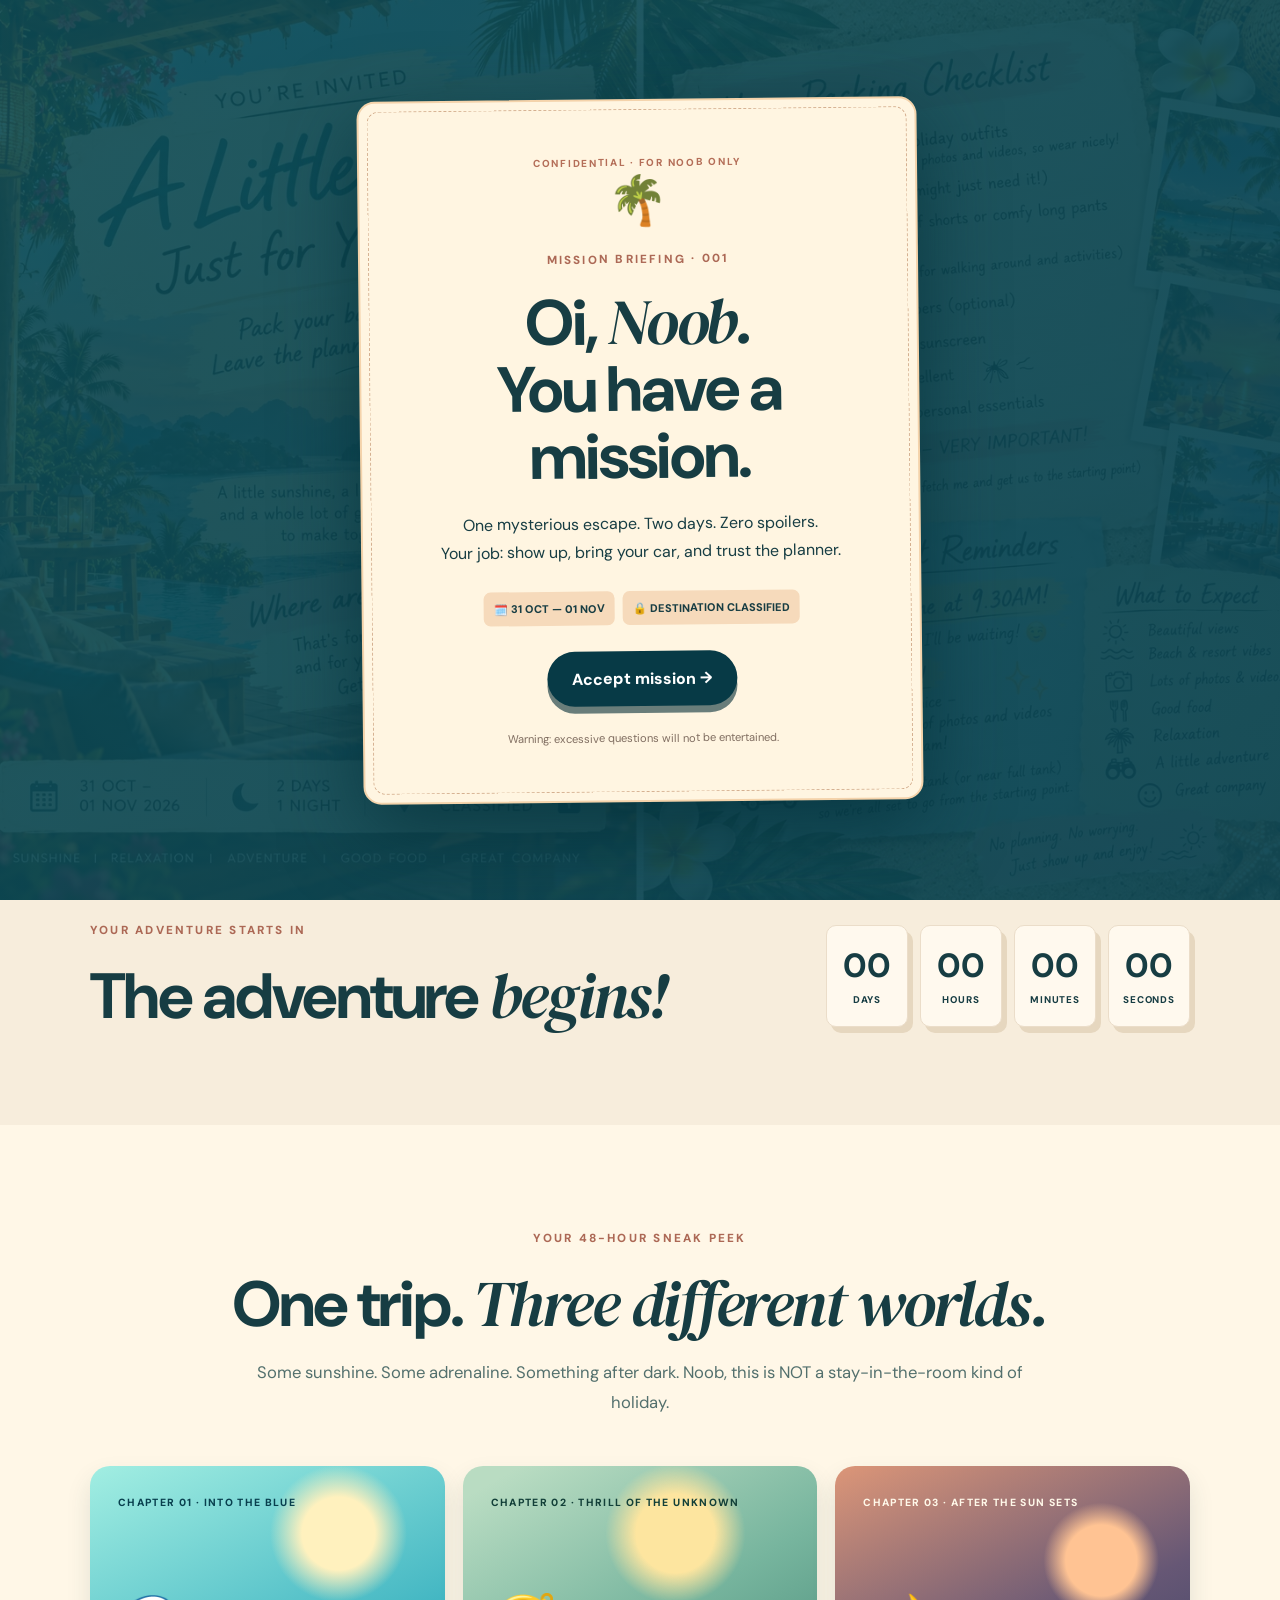
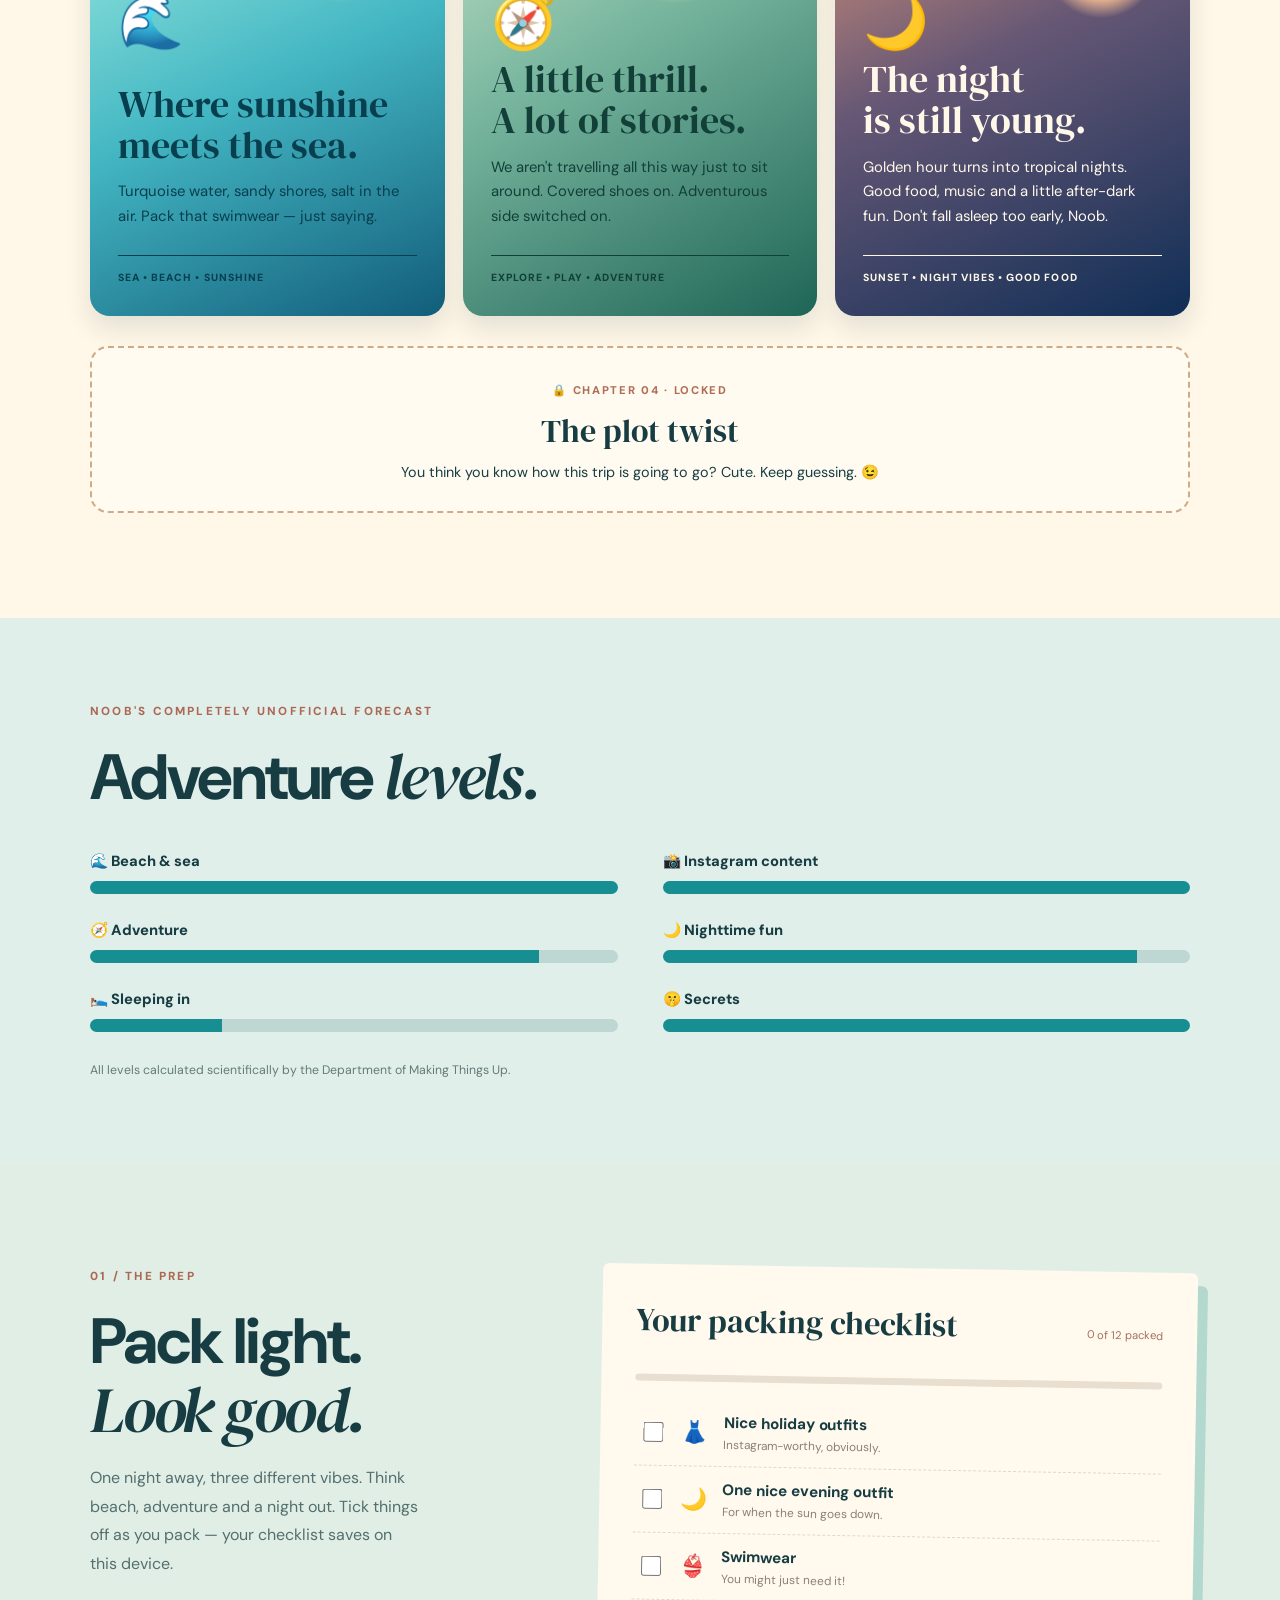
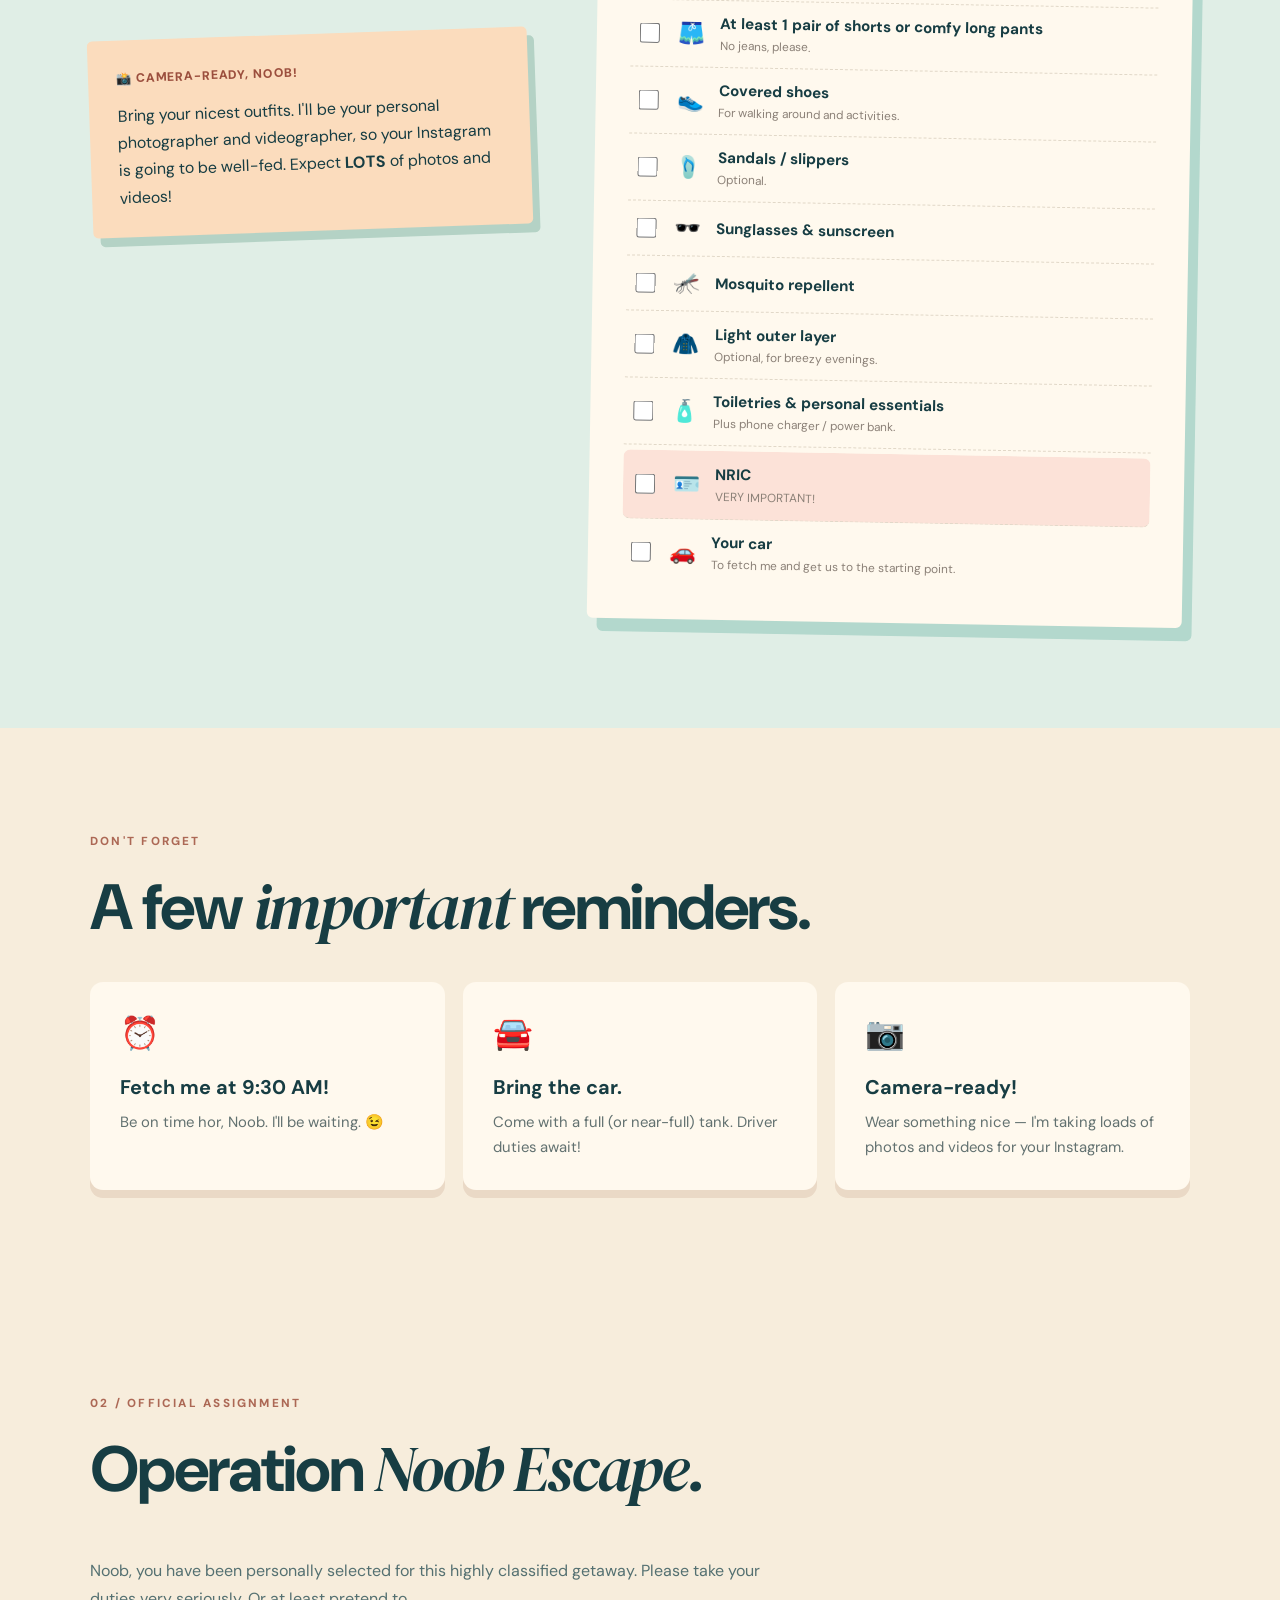
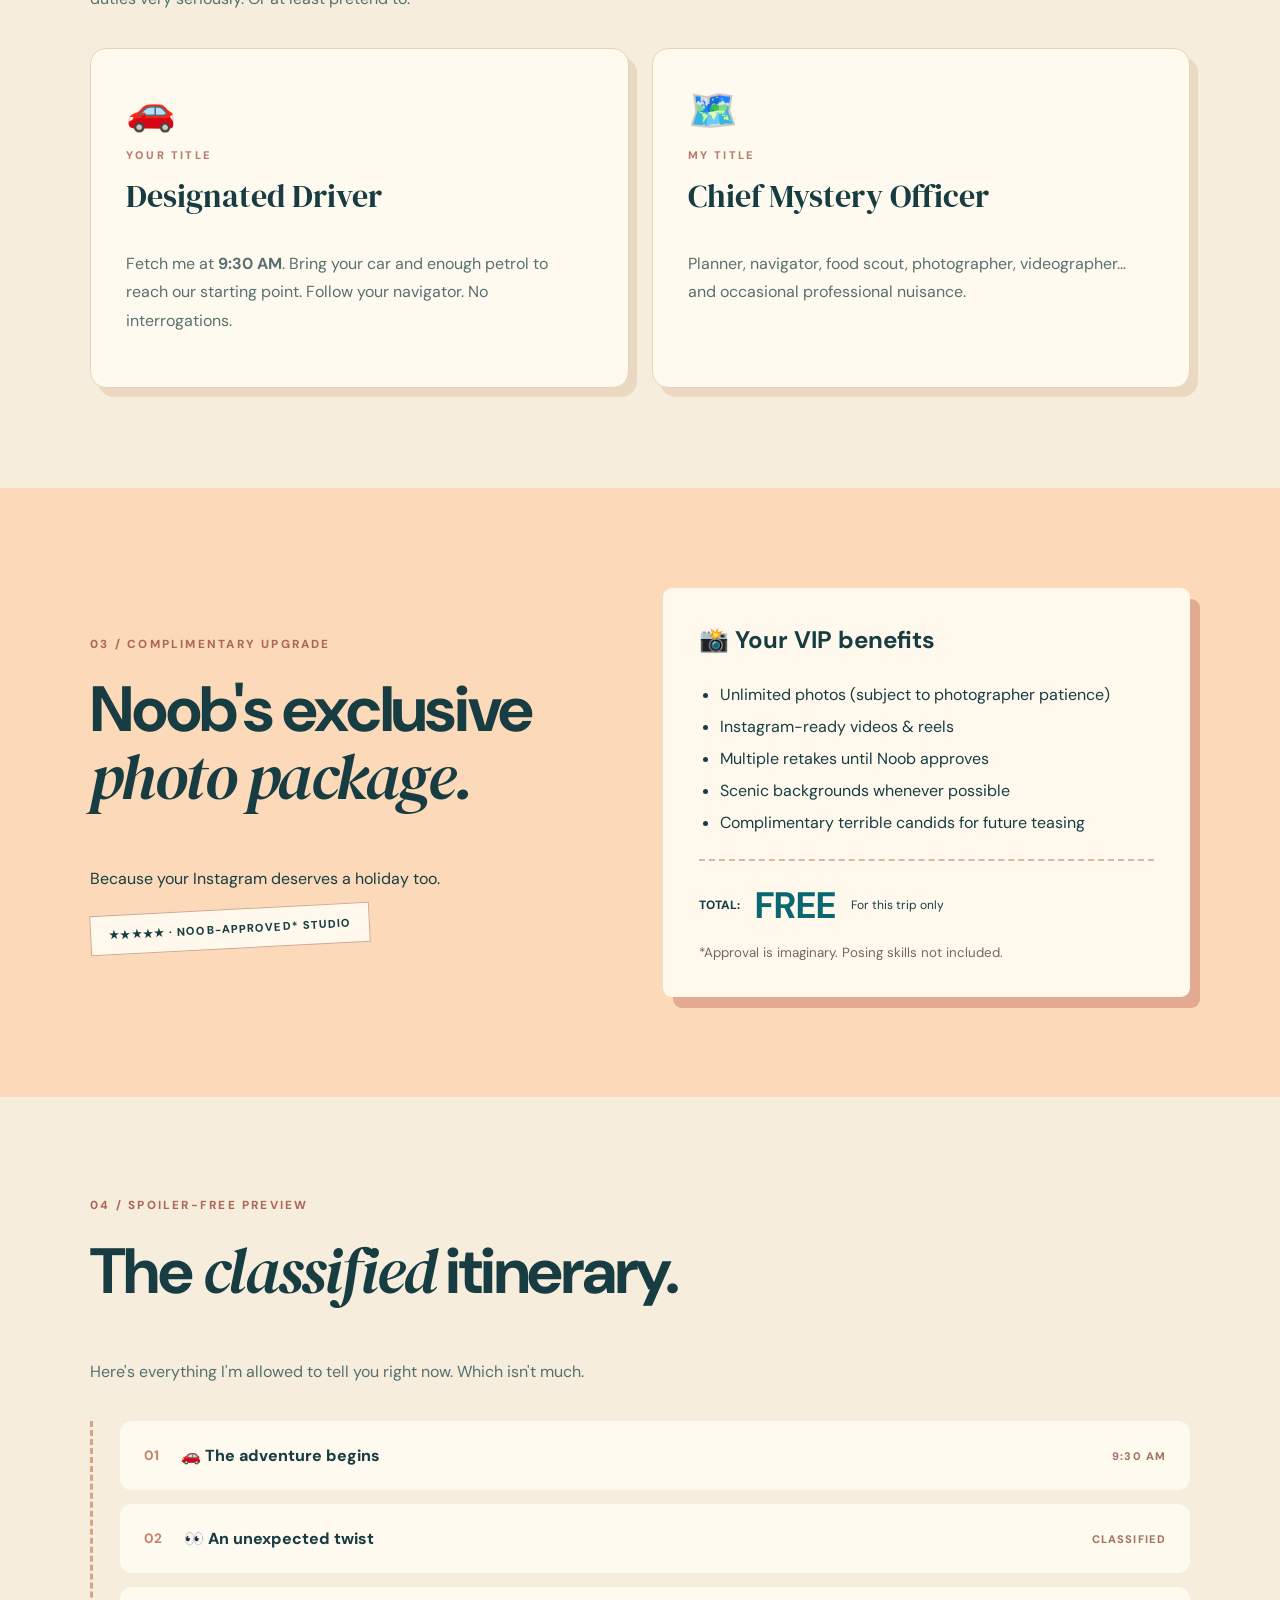
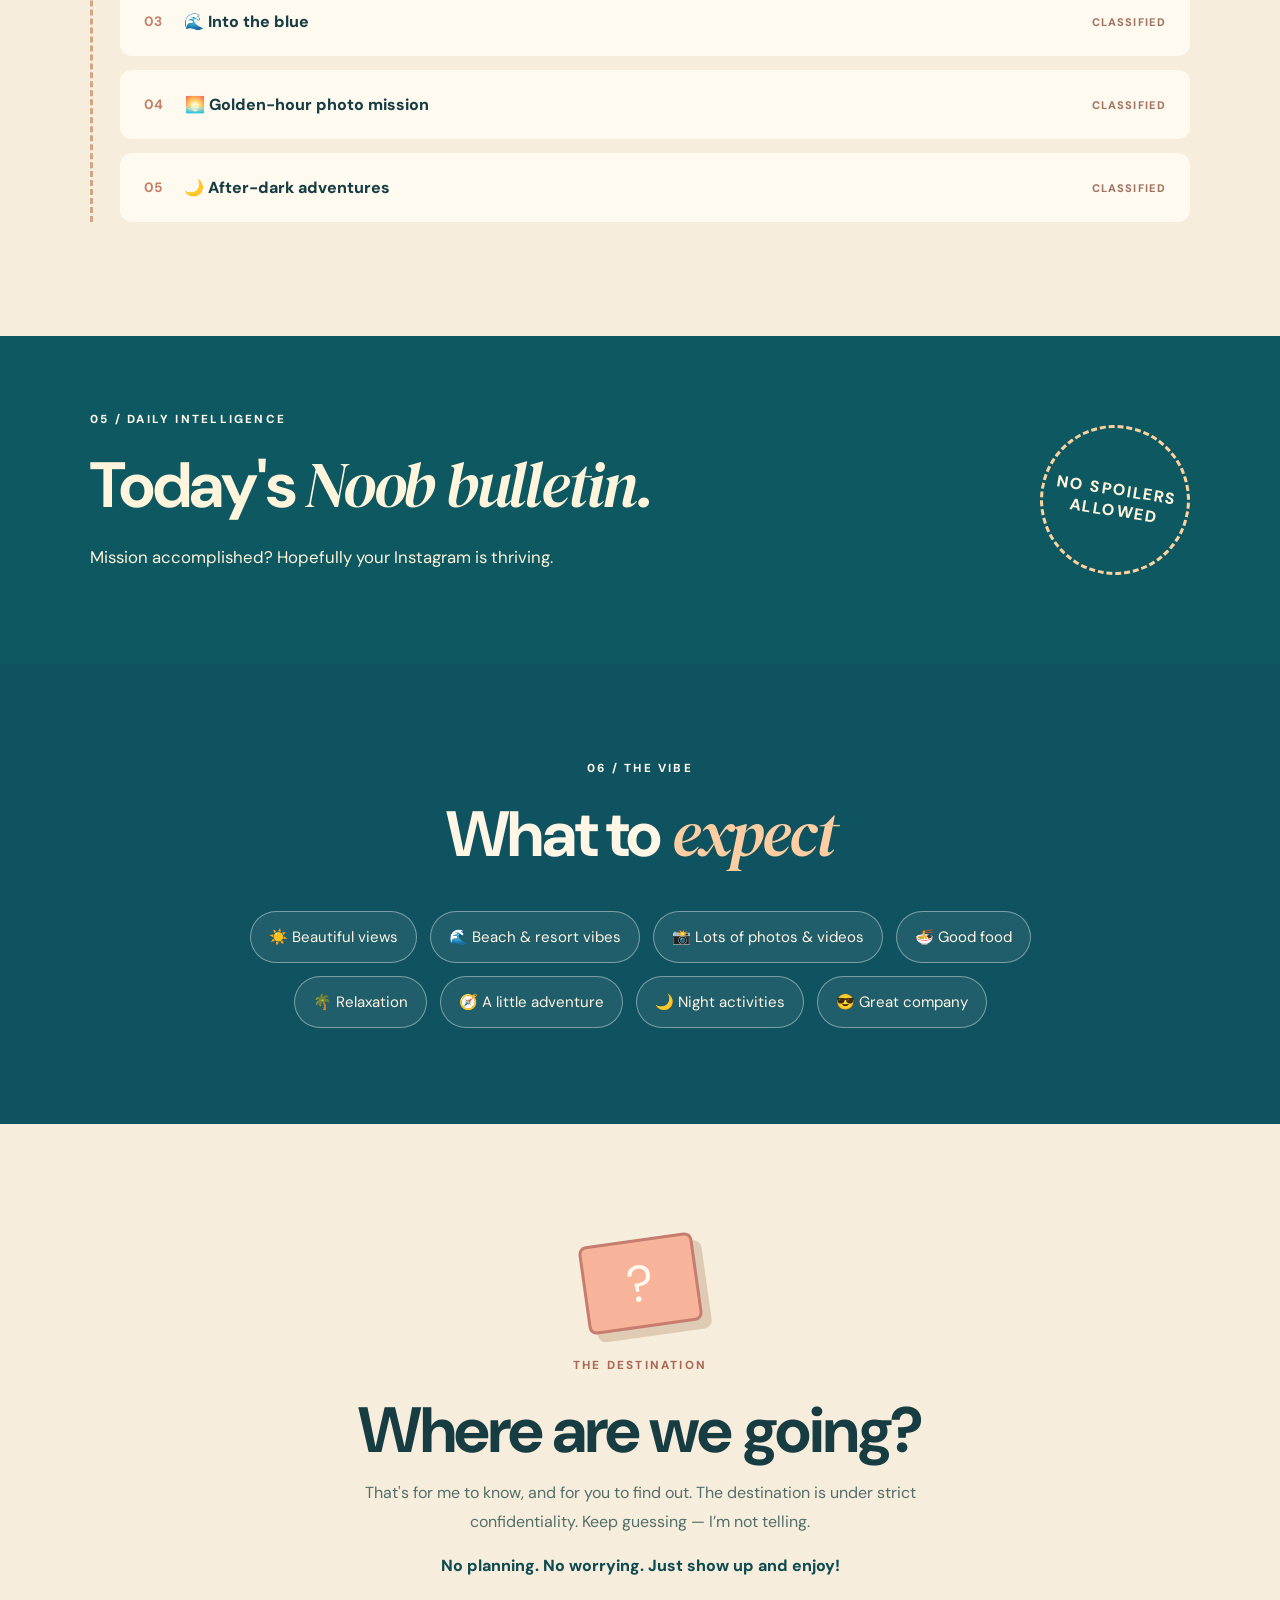
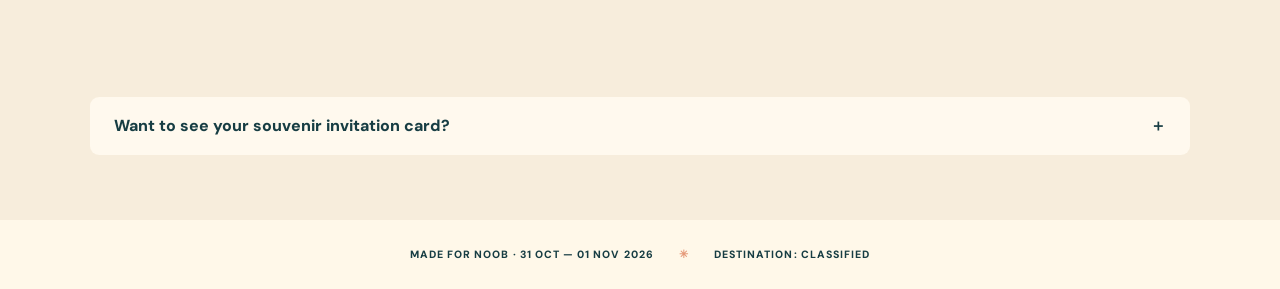
==== index.html @ 4600f19c "Add files via upload" ====
<!doctype html>
<html lang="en"><head><meta charset="utf-8"><meta name="viewport" content="width=device-width, initial-scale=1"><meta name="theme-color" content="#f7eddc"><meta name="description" content="Noob, you're invited to a little mystery escape. Pack your bags and leave the planning to me!"><title>A Little Escape — For Noob</title><link rel="stylesheet" href="styles.css"></head>
<body>
<div class="grain" aria-hidden="true"></div>
<header class="topbar"><span class="brand">THE MYSTERY ESCAPE CLUB <span aria-hidden="true">✺</span></span><span class="top-pill">31 OCT — 01 NOV 2026</span></header>
<div class="mission-gate" id="mission-gate" role="dialog" aria-modal="true" aria-labelledby="gate-title"><div class="gate-card"><div class="stamp">CONFIDENTIAL · FOR NOOB ONLY</div><div class="gate-icon">🌴</div><p class="eyebrow dark">MISSION BRIEFING · 001</p><h2 id="gate-title">Oi, <em>Noob.</em><br>You have a mission.</h2><p>One mysterious escape. Two days. Zero spoilers.<br>Your job: show up, bring your car, and trust the planner.</p><div class="gate-meta"><span>🗓️ 31 OCT — 01 NOV</span><span>🔒 DESTINATION CLASSIFIED</span></div><button class="button primary" id="accept-mission" type="button">Accept mission →</button><small>Warning: excessive questions will not be entertained.</small></div></div><div class="toast" id="toast" role="status" aria-live="polite"></div><main>
<section class="hero" aria-labelledby="hero-title">
<div class="leaf leaf-a" aria-hidden="true">✳</div><div class="leaf leaf-b" aria-hidden="true">✳</div>
<div class="hero-content"><p class="eyebrow">✦ YOU'RE OFFICIALLY INVITED ✦</p><div class="postmark">TOP SECRET<br>NO PEEKING</div><h1 id="hero-title">A Little <em>Escape</em><span>Just for You, <strong id="noob-trigger" title="Noob approved">Noob.</strong></span></h1><p class="hero-sub">Pack your bags. Leave the planning to me.<br><span>A little sunshine, a little adventure, and a whole lot of good stories.</span></p><div class="hero-actions"><a class="button primary" href="#packing">See what to pack <span>↓</span></a><a class="button secondary" href="#worlds">Your adventure <span>↗</span></a></div></div>
<div class="wave" aria-hidden="true"></div></section>
<section class="details wrap"><div class="detail"><span class="tiny-label">WHEN</span><strong>31 Oct – 1 Nov</strong><span>Saturday to Sunday · 2026</span></div><div class="detail"><span class="tiny-label">HOW LONG</span><strong>2 Days, 1 Night</strong><span>Short trip, maximum fun</span></div><div class="detail"><span class="tiny-label">WHERE</span><strong>Classified <span aria-hidden="true">⌁</span></strong><span>Nice try, Noob 😉</span></div></section>
<section class="countdown wrap" aria-labelledby="countdown-title"><div><p class="eyebrow dark">YOUR ADVENTURE STARTS IN</p><h2 id="countdown-title">The countdown <em>is on.</em></h2></div><div class="timer" id="timer" role="timer" aria-live="off"><div><b id="days">--</b><small>DAYS</small></div><div><b id="hours">--</b><small>HOURS</small></div><div><b id="minutes">--</b><small>MINUTES</small></div><div><b id="seconds">--</b><small>SECONDS</small></div></div></section>

<section class="worlds-section" id="worlds" aria-labelledby="worlds-title">
 <div class="wrap worlds-intro"><p class="eyebrow dark">YOUR 48-HOUR SNEAK PEEK</p><h2 id="worlds-title">One trip. <em>Three different worlds.</em></h2><p>Some sunshine. Some adrenaline. Something after dark. Noob, this is NOT a stay-in-the-room kind of holiday.</p></div>
 <div class="world-grid wrap">
  <article class="world-card blue-world"><div class="world-number">CHAPTER 01 · INTO THE BLUE</div><div class="world-icon">🌊</div><h3>Where sunshine<br>meets the sea.</h3><p>Turquoise water, sandy shores, salt in the air. Pack that swimwear — just saying.</p><span class="world-tag">SEA • BEACH • SUNSHINE</span></article>
  <article class="world-card thrill-world"><div class="world-number">CHAPTER 02 · THRILL OF THE UNKNOWN</div><div class="world-icon">🧭</div><h3>A little thrill.<br>A lot of stories.</h3><p>We aren't travelling all this way just to sit around. Covered shoes on. Adventurous side switched on.</p><span class="world-tag">EXPLORE • PLAY • ADVENTURE</span></article>
  <article class="world-card night-world"><div class="world-number">CHAPTER 03 · AFTER THE SUN SETS</div><div class="world-icon">🌙</div><h3>The night<br>is still young.</h3><p>Golden hour turns into tropical nights. Good food, music and a little after-dark fun. Don't fall asleep too early, Noob.</p><span class="world-tag">SUNSET • NIGHT VIBES • GOOD FOOD</span></article>
 </div>
 <div class="wrap twist-teaser"><span>🔒 CHAPTER 04 · LOCKED</span><strong>The plot twist</strong><p>You think you know how this trip is going to go? Cute. Keep guessing. 😉</p></div>
</section>
<section class="forecast-section"><div class="wrap"><p class="eyebrow dark">NOOB'S COMPLETELY UNOFFICIAL FORECAST</p><h2>Adventure <em>levels.</em></h2><div class="forecast-grid"><div><span>🌊 Beach & sea</span><b style="--level:100%"></b></div><div><span>📸 Instagram content</span><b style="--level:100%"></b></div><div><span>🧭 Adventure</span><b style="--level:85%"></b></div><div><span>🌙 Nighttime fun</span><b style="--level:90%"></b></div><div><span>🛌 Sleeping in</span><b style="--level:25%"></b></div><div><span>🤫 Secrets</span><b style="--level:100%"></b></div></div><p class="forecast-disclaimer">All levels calculated scientifically by the Department of Making Things Up.</p></div></section>
<section class="packing-section" id="packing"><div class="wrap grid"><div class="section-intro"><div class="eyebrow dark">01 / THE PREP</div><h2>Pack light.<br><em>Look good.</em></h2><p>One night away, three different vibes. Think beach, adventure and a night out. Tick things off as you pack — your checklist saves on this device.</p><div class="note-card"><span class="sticker">📸 CAMERA-READY, NOOB!</span><p>Bring your nicest outfits. I'll be your personal photographer and videographer, so your Instagram is going to be well-fed. Expect <strong>LOTS</strong> of photos and videos!</p></div></div><div class="paper checklist"><div class="paper-header"><h3>Your packing checklist</h3><span id="progress">0 of 12 packed</span></div><div class="progress-track"><div id="progress-bar"></div></div><div id="checklist-items">
<label><input type="checkbox" data-item="outfits"><span class="icon">👗</span><span>Nice holiday outfits<small>Instagram-worthy, obviously.</small></span></label>
<label><input type="checkbox" data-item="evening"><span class="icon">🌙</span><span>One nice evening outfit<small>For when the sun goes down.</small></span></label>
<label><input type="checkbox" data-item="swim"><span class="icon">👙</span><span>Swimwear<small>You might just need it!</small></span></label>
<label><input type="checkbox" data-item="pants"><span class="icon">🩳</span><span>At least 1 pair of shorts or comfy long pants<small>No jeans, please.</small></span></label>
<label><input type="checkbox" data-item="covered"><span class="icon">👟</span><span>Covered shoes<small>For walking around and activities.</small></span></label>
<label><input type="checkbox" data-item="slippers"><span class="icon">🩴</span><span>Sandals / slippers <small>Optional.</small></span></label>
<label><input type="checkbox" data-item="sun"><span class="icon">🕶️</span><span>Sunglasses & sunscreen</span></label>
<label><input type="checkbox" data-item="mosquito"><span class="icon">🦟</span><span>Mosquito repellent</span></label>
<label><input type="checkbox" data-item="outer"><span class="icon">🧥</span><span>Light outer layer<small>Optional, for breezy evenings.</small></span></label>
<label><input type="checkbox" data-item="essentials"><span class="icon">🧴</span><span>Toiletries & personal essentials<small>Plus phone charger / power bank.</small></span></label>
<label class="important"><input type="checkbox" data-item="nric"><span class="icon">🪪</span><span>NRIC <small>VERY IMPORTANT!</small></span></label>
<label><input type="checkbox" data-item="car"><span class="icon">🚗</span><span>Your car<small>To fetch me and get us to the starting point.</small></span></label>
</div></div></div></section>
<section class="reminders wrap"><div class="eyebrow dark">DON'T FORGET</div><h2>A few <em>important</em> reminders.</h2><div class="reminder-grid"><article class="reminder"><span class="reminder-emoji">⏰</span><h3>Fetch me at 9:30 AM!</h3><p>Be on time hor, Noob. I'll be waiting. 😉</p></article><article class="reminder"><span class="reminder-emoji">🚘</span><h3>Bring the car.</h3><p>Come with a full (or near-full) tank. Driver duties await!</p></article><article class="reminder"><span class="reminder-emoji">📷</span><h3>Camera-ready!</h3><p>Wear something nice — I'm taking loads of photos and videos for your Instagram.</p></article></div></section>
<section class="wrap mission-section" id="mission"><div class="eyebrow dark">02 / OFFICIAL ASSIGNMENT</div><h2>Operation <em>Noob Escape.</em></h2><p class="section-lead">Noob, you have been personally selected for this highly classified getaway. Please take your duties very seriously. Or at least pretend to.</p><div class="mission-grid"><article class="mission-card"><span class="mission-emoji">🚗</span><span class="tiny-label">YOUR TITLE</span><h3>Designated Driver</h3><p>Fetch me at <strong>9:30 AM</strong>. Bring your car and enough petrol to reach our starting point. Follow your navigator. No interrogations.</p></article><article class="mission-card"><span class="mission-emoji">🗺️</span><span class="tiny-label">MY TITLE</span><h3>Chief Mystery Officer</h3><p>Planner, navigator, food scout, photographer, videographer… and occasional professional nuisance.</p></article></div></section>
<section class="perks-section"><div class="wrap perks-grid"><div><div class="eyebrow dark">03 / COMPLIMENTARY UPGRADE</div><h2>Noob's exclusive<br><em>photo package.</em></h2><p>Because your Instagram deserves a holiday too.</p><div class="camera-badge">★★★★★ · NOOB-APPROVED* STUDIO</div></div><div class="perks-card"><h3>📸 Your VIP benefits</h3><ul><li>Unlimited photos (subject to photographer patience)</li><li>Instagram-ready videos & reels</li><li>Multiple retakes until Noob approves</li><li>Scenic backgrounds whenever possible</li><li>Complimentary terrible candids for future teasing</li></ul><div class="perk-price">TOTAL: <strong>FREE</strong><span>For this trip only</span></div><small>*Approval is imaginary. Posing skills not included.</small></div></div></section>
<section class="wrap itinerary-section"><div class="eyebrow dark">04 / SPOILER-FREE PREVIEW</div><h2>The <em>classified</em> itinerary.</h2><p class="section-lead">Here's everything I'm allowed to tell you right now. Which isn't much.</p><div class="stops"><div><b>01</b><span>🚗 The adventure begins</span><i>9:30 AM</i></div><div><b>02</b><span>👀 An unexpected twist</span><i>CLASSIFIED</i></div><div><b>03</b><span>🌊 Into the blue</span><i>CLASSIFIED</i></div><div><b>04</b><span>🌅 Golden-hour photo mission</span><i>CLASSIFIED</i></div><div><b>05</b><span>🌙 After-dark adventures</span><i>CLASSIFIED</i></div></div></section>
<section class="daily-section"><div class="wrap daily-inner"><div><div class="eyebrow">05 / DAILY INTELLIGENCE</div><h2>Today's <em>Noob bulletin.</em></h2><p id="daily-hint">Your mystery briefing is loading...</p></div><span class="daily-stamp">NO SPOILERS<br>ALLOWED</span></div></section>
<section class="expect-section"><div class="wrap"><div class="eyebrow">06 / THE VIBE</div><h2>What to <em>expect</em></h2><div class="vibes"><span>☀️ Beautiful views</span><span>🌊 Beach & resort vibes</span><span>📸 Lots of photos & videos</span><span>🍜 Good food</span><span>🌴 Relaxation</span><span>🧭 A little adventure</span><span>🌙 Night activities</span><span>😎 Great company</span></div></div></section>
<section class="mystery wrap" id="mystery"><div class="envelope"><span>?</span></div><p class="eyebrow dark">THE DESTINATION</p><h2>Where are we going?</h2><p>That's for me to know, and for you to find out. The destination is under strict confidentiality. Keep guessing — I’m not telling.</p><p class="mystery-closer">No planning. No worrying. Just show up and enjoy!</p></section>
<section class="art-section wrap"><details><summary>Want to see your souvenir invitation card? <span>＋</span></summary><img src="assets/invitation-art.webp" alt="Tropical mystery getaway invitation collage for Noob" loading="lazy"></details></section>
</main><footer>MADE FOR NOOB · 31 OCT — 01 NOV 2026 <span>✳</span> DESTINATION: CLASSIFIED</footer>
<script src="script.js" defer></script></body></html>
---- styles.css ----
@import url('https://fonts.googleapis.com/css2?family=DM+Sans:wght@400;500;600;700;800&family=DM+Serif+Display:ital@0;1&display=swap');
:root{--ink:#173d43;--deep:#073a46;--sand:#f7eddc;--coral:#f7ad97;--paper:#fff9ee;--sea:#c6e8e2}*{box-sizing:border-box}html{scroll-behavior:smooth}body{margin:0;color:var(--ink);font-family:'DM Sans',Arial,sans-serif;background:var(--sand)}button,input{font:inherit}a{color:inherit}h1,h2,h3,p{margin-top:0}h1,h2{letter-spacing:-.035em}em{font-family:'DM Serif Display',Georgia,serif;font-weight:400}h2{font-size:clamp(2.4rem,5vw,4.5rem);line-height:1.05}.wrap{width:min(1100px,calc(100% - 42px));margin-inline:auto}.grain{position:fixed;inset:0;pointer-events:none;z-index:9;opacity:.14;background-image:url("data:image/svg+xml,%3Csvg viewBox='0 0 180 180' xmlns='http://www.w3.org/2000/svg'%3E%3Cfilter id='n'%3E%3CfeTurbulence type='fractalNoise' baseFrequency='.75' numOctaves='3' stitchTiles='stitch'/%3E%3C/filter%3E%3Crect width='100%25' height='100%25' filter='url(%23n)' opacity='.18'/%3E%3C/svg%3E")}.topbar{display:flex;justify-content:space-between;align-items:center;padding:19px max(22px,calc((100vw - 1100px)/2));background:#fff7e8;font-size:.72rem;font-weight:800;letter-spacing:.13em;gap:20px}.brand span{color:#ec846a}.top-pill{border:1px solid #d2b9a0;border-radius:99px;padding:9px 14px;white-space:nowrap}.hero{position:relative;min-height:630px;display:grid;place-items:center;text-align:center;overflow:hidden;padding:90px 22px 128px;background:radial-gradient(circle at 79% 55%,#ffdd8e 0 3%,transparent 18%),linear-gradient(180deg,#a9d9d4 0%,#cae5db 24%,#fbd0a5 61%,#ee9b7f 79%,#d17b67 100%)}.hero:before{content:'';position:absolute;inset:auto 0 0;height:36%;background:repeating-linear-gradient(177deg,transparent 0 17px,#ffffff22 19px 20px),linear-gradient(#4dabc18a,#0b6577c2);clip-path:polygon(0 20%,15% 26%,30% 16%,47% 26%,65% 18%,81% 23%,100% 12%,100% 100%,0 100%)}.hero:after{content:'';position:absolute;left:-60px;bottom:8%;width:330px;height:340px;opacity:.42;background:radial-gradient(ellipse at 50% 100%,#214e47 0 8%,transparent 9%),repeating-conic-gradient(from 210deg at 40% 90%,transparent 0deg 11deg,#214e47 12deg 15deg,transparent 16deg 28deg);border-radius:100%;transform:rotate(-30deg)}.hero-content{position:relative;z-index:2;max-width:850px}.eyebrow{font-size:.73rem;font-weight:800;letter-spacing:.19em;color:#fff9ee;margin-bottom:24px}.eyebrow.dark{color:#ac6855}.hero h1{font-family:'DM Serif Display',Georgia,serif;font-size:clamp(4.2rem,10vw,8.5rem);line-height:.97;margin:0 0 28px;color:#073b48;font-weight:400;text-shadow:0 2px #fff5dc4a}.hero h1 em{display:inline-block;color:#fff8e7;text-shadow:1px 3px #0d475055}.hero h1 span{font-family:'DM Sans',sans-serif;font-size:clamp(1.4rem,3.2vw,2.7rem);font-weight:500;display:block;letter-spacing:-.06em;margin-top:18px}.hero h1 strong{font-weight:800;text-decoration:underline;text-decoration-color:#fcaf87;text-decoration-thickness:7px;text-underline-offset:6px}.hero-sub{font-weight:800;font-size:1.16rem;line-height:1.8}.hero-sub span{font-size:.94rem;font-weight:500}.hero-actions{display:flex;justify-content:center;gap:13px;flex-wrap:wrap;margin-top:35px}.button{display:inline-flex;align-items:center;justify-content:center;gap:12px;text-decoration:none;border-radius:100px;padding:17px 25px;font-weight:800;cursor:pointer;border:0;transition:transform .2s}.button:hover{transform:translateY(-3px)}.button.primary{background:var(--deep);color:white;box-shadow:0 7px 0 #052d3699}.button.secondary{background:#fff6df;border:2px solid var(--deep)}.postmark{position:absolute;right:-80px;top:-38px;transform:rotate(14deg);border:2px dashed #e9896f;color:#b4594c;border-radius:50%;width:115px;height:115px;display:grid;place-items:center;font-size:.75rem;font-weight:800;line-height:1.7;letter-spacing:.08em}.leaf{position:absolute;color:#2a7859;opacity:.3;font-size:11rem}.leaf-a{top:-90px;left:6%;transform:rotate(25deg)}.leaf-b{bottom:-100px;right:3%;transform:rotate(-18deg)}.details{position:relative;display:grid;grid-template-columns:repeat(3,1fr);background:#fff8e9;box-shadow:0 18px 35px #61422313;margin-top:-45px;border-radius:12px;padding:28px 18px;z-index:4}.detail{padding:10px 24px;display:grid;gap:9px}.detail+.detail{border-left:1px dashed #d4b8a2}.tiny-label{font-size:.69rem;color:#b87967;font-weight:800;letter-spacing:.2em}.detail strong{font-size:1.3rem}.detail>span:last-child{font-size:.81rem;color:#6d7774}.countdown{padding:112px 0 95px;display:flex;justify-content:space-between;gap:35px;align-items:center}.countdown h2{margin:0}.timer{display:grid;grid-template-columns:repeat(4,1fr);gap:12px}.timer div{min-width:82px;text-align:center;background:#fff9ee;border:1px solid #ebddc9;padding:18px 10px;border-radius:10px;box-shadow:5px 6px 0 #e6d7bf}.timer b{display:block;font-size:2.1rem}.timer small{font-size:.61rem;letter-spacing:.1em;font-weight:800}.packing-section{background:#e0eee6;padding:105px 0}.grid{display:grid;grid-template-columns:.85fr 1.15fr;gap:65px;align-items:start}.section-intro h2{margin:20px 0}.section-intro>p{max-width:330px;line-height:1.8;color:#546f6e}.note-card{background:#fbdcbd;padding:26px 28px;transform:rotate(-2deg);box-shadow:7px 9px 0 #b4d2c5;margin-top:55px;border-radius:5px}.note-card p{line-height:1.7;margin:15px 0 0}.sticker{font-size:.77rem;font-weight:800;letter-spacing:.07em;color:#9b4e3d}.paper{background:var(--paper);padding:34px;box-shadow:10px 13px 0 #b3d8cd;transform:rotate(1deg);border-radius:6px}.paper-header{display:flex;justify-content:space-between;gap:12px;align-items:baseline}.paper h3{font-family:'DM Serif Display',Georgia,serif;font-size:2rem;font-weight:400}.paper-header>span{font-size:.7rem;color:#a47160;white-space:nowrap}.progress-track{height:7px;background:#e8dfd0;border-radius:30px;overflow:hidden;margin-bottom:18px}.progress-track div{height:100%;width:0;background:#df9276;transition:width .2s}.checklist label{display:flex;gap:15px;align-items:center;cursor:pointer;border-bottom:1px dashed #e1d8c8;padding:13px 5px}.checklist label:last-child{border-bottom:0}.checklist label input{accent-color:#267a79;width:20px;height:20px;flex:0 0 20px;cursor:pointer}.checklist label input:checked~span:last-child{text-decoration:line-through;color:#8b9691}.checklist label span:last-child{font-size:.95rem;font-weight:700}.checklist small{display:block;font-size:.74rem;color:#8b8077;margin-top:4px;font-weight:400}.checklist .icon{font-size:1.35rem}.checklist .important{background:#fce2d8;border-radius:7px;margin-top:5px;padding:14px 8px}.reminders{padding:105px 0}.reminders h2{margin-bottom:40px}.reminder-grid{display:grid;grid-template-columns:repeat(3,1fr);gap:18px}.reminder{background:#fff9ee;border-radius:13px;padding:30px;box-shadow:0 8px 0 #ead9c6}.reminder-emoji{font-size:2rem}.reminder h3{font-size:1.24rem;margin:20px 0 10px}.reminder p{font-size:.93rem;line-height:1.7;color:#627170;margin:0}.expect-section{background:#0f5260;color:#fff6e5;text-align:center;padding:96px 0}.expect-section h2{margin:0 0 42px}.expect-section h2 em{color:#fecda1}.vibes{display:flex;flex-wrap:wrap;justify-content:center;gap:13px;max-width:860px;margin:auto}.vibes span{padding:15px 18px;border:1px solid #ffffff66;border-radius:50px;background:#ffffff13;font-size:.94rem}.mystery{text-align:center;padding:115px 20px 100px;max-width:680px}.mystery .envelope{width:115px;height:89px;margin:0 auto 29px;background:#f8b49a;border:3px solid #c67c6e;border-radius:8px;display:grid;place-items:center;transform:rotate(-8deg);font-size:3.2rem;color:#fff9ee;box-shadow:8px 9px 0 #dfcbb4}.mystery h2{margin-bottom:15px}.mystery>p:not(.eyebrow){line-height:1.8;color:#526e69}.mystery-closer{font-weight:800!important;color:#0e4b51!important}.art-section{padding-bottom:65px}.art-section details{background:#fff9ee;border-radius:9px;padding:18px 24px}.art-section summary{cursor:pointer;font-weight:800;display:flex;justify-content:space-between;gap:15px;list-style:none}.art-section summary::-webkit-details-marker{display:none}.art-section img{display:block;width:100%;height:auto;margin-top:25px;border-radius:6px}footer{display:flex;justify-content:center;gap:25px;align-items:center;background:#fff8e9;padding:28px 15px;text-align:center;font-size:.66rem;font-weight:800;letter-spacing:.1em}footer span{color:#e59979}
/* Secret reveal page: independent file, not linked from invitation */
.reveal-page{background:#083e49;color:#fff8e7}.reveal-main{min-height:100dvh;display:grid;place-items:center;padding:38px 20px;background:radial-gradient(circle at 79% 18%,#f8bf8360,transparent 29%),linear-gradient(180deg,#0c6471,#073a46 80%)}.reveal-shell{text-align:center;max-width:750px;width:100%;padding:40px 15px}.reveal-shell h1{font-size:clamp(3rem,8vw,6rem);font-family:'DM Serif Display',Georgia,serif;font-weight:400;line-height:1.05}.reveal-shell h1 em{color:#fdc6a6}.reveal-shell>p{line-height:1.8}.reveal-shell .button.primary{background:#f7c8a9;color:#073a46;margin:24px 0 38px;box-shadow:0 6px 0 #e49a8c}.reveal-secret{background:#fffaed;color:#0b4651;border-radius:22px;padding:44px 25px;box-shadow:0 22px 65px #052b31}.reveal-secret[hidden]{display:none}.reveal-secret .eyebrow{color:#d67f62}.reveal-secret h2{font-size:clamp(2rem,5vw,3.7rem)}.reveal-secret h2 em{color:#da876b}.destination{font-size:clamp(2.5rem,9vw,6rem);font-weight:800;letter-spacing:-.06em;margin:24px 0;color:#007b80;overflow-wrap:anywhere}.destination span{font-size:.6em}.reveal-secret>p{line-height:1.75}.flight-ticket{border:2px dashed #deb39c;text-align:left;padding:20px;margin:25px auto;max-width:490px;border-radius:9px;background:#fff2df}.flight-ticket>span{letter-spacing:.15em;font-size:.65rem;font-weight:800;color:#b76e5e}.flight-ticket strong{display:block;font-size:1.15rem;margin:18px 0 7px}.flight-ticket strong b{color:#d77e62}.flight-ticket small{font-weight:700}.flight-ticket p{font-size:.77rem;color:#6e7772;margin-bottom:0}.bottom-message{font-weight:800}.back-link{display:inline-block;margin-top:30px;color:#fce4c9;font-size:.85rem;text-underline-offset:5px}
@media(max-width:790px){.topbar{padding:15px 20px}.hero{min-height:650px}.postmark{right:0;top:-52px;width:80px;height:80px;font-size:.56rem}.details{grid-template-columns:1fr;margin-top:-35px}.detail{padding:15px 20px}.detail+.detail{border-left:0;border-top:1px dashed #d4b8a2}.countdown{display:block;padding:85px 0}.timer{margin-top:25px}.grid{grid-template-columns:1fr;gap:40px}.note-card{margin-top:30px;max-width:450px}.paper{transform:none}.reminder-grid{grid-template-columns:1fr}.reminders,.packing-section{padding:78px 0}.hero:after{opacity:.2}.leaf-a{left:-80px}}@media(max-width:450px){.topbar{font-size:.55rem}.top-pill{padding:8px}.hero{padding:110px 18px 120px}.hero h1{font-size:3.65rem}.hero-sub{font-size:1rem}.hero-sub span{font-size:.84rem}.timer{gap:5px}.timer div{min-width:0;padding:14px 4px}.timer b{font-size:1.65rem}.timer small{font-size:.51rem}.paper{padding:24px 14px}.paper h3{font-size:1.55rem}.checklist label span:last-child{font-size:.86rem}.vibes span{font-size:.82rem}.reveal-shell{padding:20px 0}.reveal-secret{padding:32px 13px}footer{font-size:.55rem;gap:10px}}
@media(prefers-reduced-motion:reduce){html{scroll-behavior:auto}*,*:before,*:after{transition:none!important}}

/* Personality edition */
[hidden]{display:none!important}.mission-gate{position:fixed;inset:0;z-index:30;background:linear-gradient(135deg,#0d4c56e8,#0c4553f2),url('assets/invitation-art.webp') center/cover;display:grid;place-items:center;padding:20px;overflow:auto}.gate-card{position:relative;background:#fff5e1;border:2px solid #f4d3ab;border-radius:18px;max-width:560px;width:100%;padding:clamp(26px,6vw,55px);text-align:center;box-shadow:0 25px 80px #002c35a8;transform:rotate(-.6deg)}.gate-card:before{content:'';position:absolute;inset:8px;border:1px dashed #d4af8f;border-radius:12px;pointer-events:none}.gate-card h2{font-size:clamp(2.3rem,6vw,4rem);margin:12px 0 20px}.gate-card p{line-height:1.7}.gate-card .eyebrow{margin:18px 0}.gate-icon{font-size:3rem}.stamp{letter-spacing:.17em;font-size:.63rem;font-weight:800;color:#b46e58}.gate-meta{display:flex;gap:8px;justify-content:center;flex-wrap:wrap;margin:26px 0}.gate-meta span{background:#f6dabb;padding:10px;border-radius:7px;font-weight:800;font-size:.69rem}.gate-card small{display:block;font-size:.7rem;margin-top:25px;color:#806e61}.toast{position:fixed;bottom:24px;left:50%;transform:translate(-50%,140px);z-index:40;background:#073a46;color:#fff9ef;border:2px solid #f3caa0;border-radius:15px;padding:19px 24px;max-width:min(94vw,500px);width:max-content;text-align:center;font-size:.86rem;font-weight:800;box-shadow:0 15px 40px #073a4655;opacity:0;transition:transform .3s,opacity .3s;pointer-events:none}.toast.show{transform:translate(-50%,0);opacity:1}#noob-trigger{cursor:pointer}.mission-section,.itinerary-section{padding:100px 0}.section-lead{max-width:670px;line-height:1.75;color:#547071;margin-bottom:35px}.mission-grid{display:grid;grid-template-columns:1fr 1fr;gap:23px}.mission-card{background:#fffaef;border:1px solid #e8d3b9;border-radius:16px;padding:35px;box-shadow:8px 9px 0 #ead8c0}.mission-card .tiny-label{display:block;margin:12px 0}.mission-emoji{font-size:2.5rem}.mission-card h3{font-family:'DM Serif Display',Georgia,serif;font-size:2rem;font-weight:400}.mission-card p{line-height:1.8;color:#597070}.perks-section{background:#fbd9b9;padding:100px 0}.perks-grid{display:grid;grid-template-columns:1fr 1fr;gap:45px;align-items:center}.perks-grid p{line-height:1.75}.camera-badge{background:#fff9ed;display:inline-block;font-size:.7rem;font-weight:800;padding:12px 18px;letter-spacing:.1em;border:1px solid #d3a68e;transform:rotate(-3deg)}.perks-card{background:#fff9ed;box-shadow:10px 11px 0 #e2aa91;border-radius:9px;padding:36px}.perks-card h3{font-size:1.5rem}.perks-card ul{padding-left:21px;line-height:2}.perk-price{border-top:2px dashed #d9b7a1;margin-top:20px;padding-top:20px;display:flex;align-items:center;gap:15px;font-size:.75rem;font-weight:800}.perk-price strong{font-size:2.3rem;color:#0a6970}.perk-price span{font-weight:400}.perks-card small{display:block;margin-top:15px;color:#78685c}.stops{border-left:3px dashed #d3a583;padding-left:27px}.stops>div{background:#fffaef;margin:14px 0;padding:24px;display:flex;align-items:center;gap:22px;border-radius:12px}.stops b{color:#c68068;font-size:.85rem}.stops span{flex:1;font-weight:800}.stops i{font-style:normal;color:#a27362;font-weight:800;font-size:.69rem;letter-spacing:.1em}.daily-section{padding:75px 0;background:#0e5961;color:#fff5dc}.daily-inner{display:flex;align-items:center;justify-content:space-between;gap:25px}.daily-inner h2{margin:0 0 23px}.daily-inner p{font-size:1.05rem;line-height:1.8;max-width:650px}.daily-stamp{font-size:1rem;font-weight:800;letter-spacing:.1em;border:3px dashed #ffd29e;transform:rotate(9deg);border-radius:50%;display:grid;place-items:center;text-align:center;width:150px;height:150px;flex-shrink:0}@media(max-width:700px){.mission-grid,.perks-grid{grid-template-columns:1fr}.mission-section,.itinerary-section,.perks-section{padding:75px 0}.stops>div{gap:9px;padding:17px 12px}.stops i{font-size:.55rem}.daily-stamp{width:83px;height:83px;font-size:.55rem}.daily-inner{align-items:flex-start}.perks-card{padding:25px}}

.reveal-secret:not([hidden]){animation:popin .7s cubic-bezier(.18,.8,.24,1.1)}@keyframes popin{from{opacity:0;transform:scale(.85) translateY(28px)}to{opacity:1;transform:scale(1) translateY(0)}}

/* Three different worlds: beach, action, night */
.worlds-section{padding:105px 0;background:#fff7e7}.worlds-intro{text-align:center;max-width:820px}.worlds-intro h2{margin-bottom:20px}.worlds-intro>p:last-child{font-size:1.04rem;line-height:1.8;color:#53706d}.world-grid{display:grid;grid-template-columns:repeat(3,minmax(0,1fr));gap:18px;margin-top:48px}.world-card{min-height:450px;border-radius:20px;padding:32px 28px;display:flex;flex-direction:column;justify-content:flex-end;position:relative;overflow:hidden;box-shadow:0 12px 25px #234b4c20;transition:transform .3s}.world-card:hover{transform:translateY(-6px)}.world-card:before{content:'';position:absolute;inset:0;pointer-events:none;opacity:.7}.blue-world{background:radial-gradient(circle at 70% 15%,#fff1be 0 8%,transparent 15%),linear-gradient(155deg,#a2eee2 0%,#44b7c3 48%,#125d7a 100%);color:#083f4e}.thrill-world{background:radial-gradient(circle at 60% 15%,#fde59f 0 9%,transparent 16%),linear-gradient(150deg,#b9dcc2 5%,#77b59e 40%,#1f6556 100%);color:#123f38}.night-world{background:radial-gradient(circle at 75% 21%,#ffc393 0 8%,transparent 13%),linear-gradient(155deg,#dc9678 0%,#665775 42%,#102e56 100%);color:#fff8e9}.world-number{position:absolute;top:30px;left:28px;font-size:.65rem;font-weight:800;letter-spacing:.13em}.world-icon{font-size:3.3rem;margin-bottom:auto;padding-top:90px}.world-card h3{font-family:'DM Serif Display',Georgia,serif;font-size:clamp(2.1rem,3vw,3rem);font-weight:400;line-height:1.06;margin:0 0 14px}.world-card p{line-height:1.65;font-size:.93rem;max-width:310px}.world-tag{font-size:.65rem;letter-spacing:.1em;font-weight:800;border-top:1px solid currentColor;padding-top:15px;margin-top:12px}.twist-teaser{text-align:center;margin-top:30px;padding:30px;border:2px dashed #d1aa88;border-radius:18px;background:#fffbf1}.twist-teaser span{font-size:.7rem;letter-spacing:.15em;font-weight:800;color:#b06d55}.twist-teaser strong{display:block;font:normal 2rem 'DM Serif Display',Georgia,serif;margin:10px 0}.twist-teaser p{margin:0;font-size:.9rem}.forecast-section{padding:85px 0;background:#e1efeb}.forecast-section h2{margin:0 0 40px}.forecast-grid{display:grid;grid-template-columns:repeat(2,minmax(0,1fr));gap:26px 45px}.forecast-grid>div{display:grid;gap:10px;font-size:.92rem;font-weight:800}.forecast-grid b{display:block;height:13px;background:linear-gradient(90deg,#178e91 var(--level),#bfd7d2 var(--level));border-radius:50px}.forecast-disclaimer{font-size:.77rem;margin:30px 0 0;color:#647b77}
@media(max-width:760px){.world-grid{grid-template-columns:1fr;max-width:500px}.world-card{min-height:330px}.world-icon{padding-top:40px}.worlds-section{padding:75px 0}.forecast-grid{grid-template-columns:1fr}}
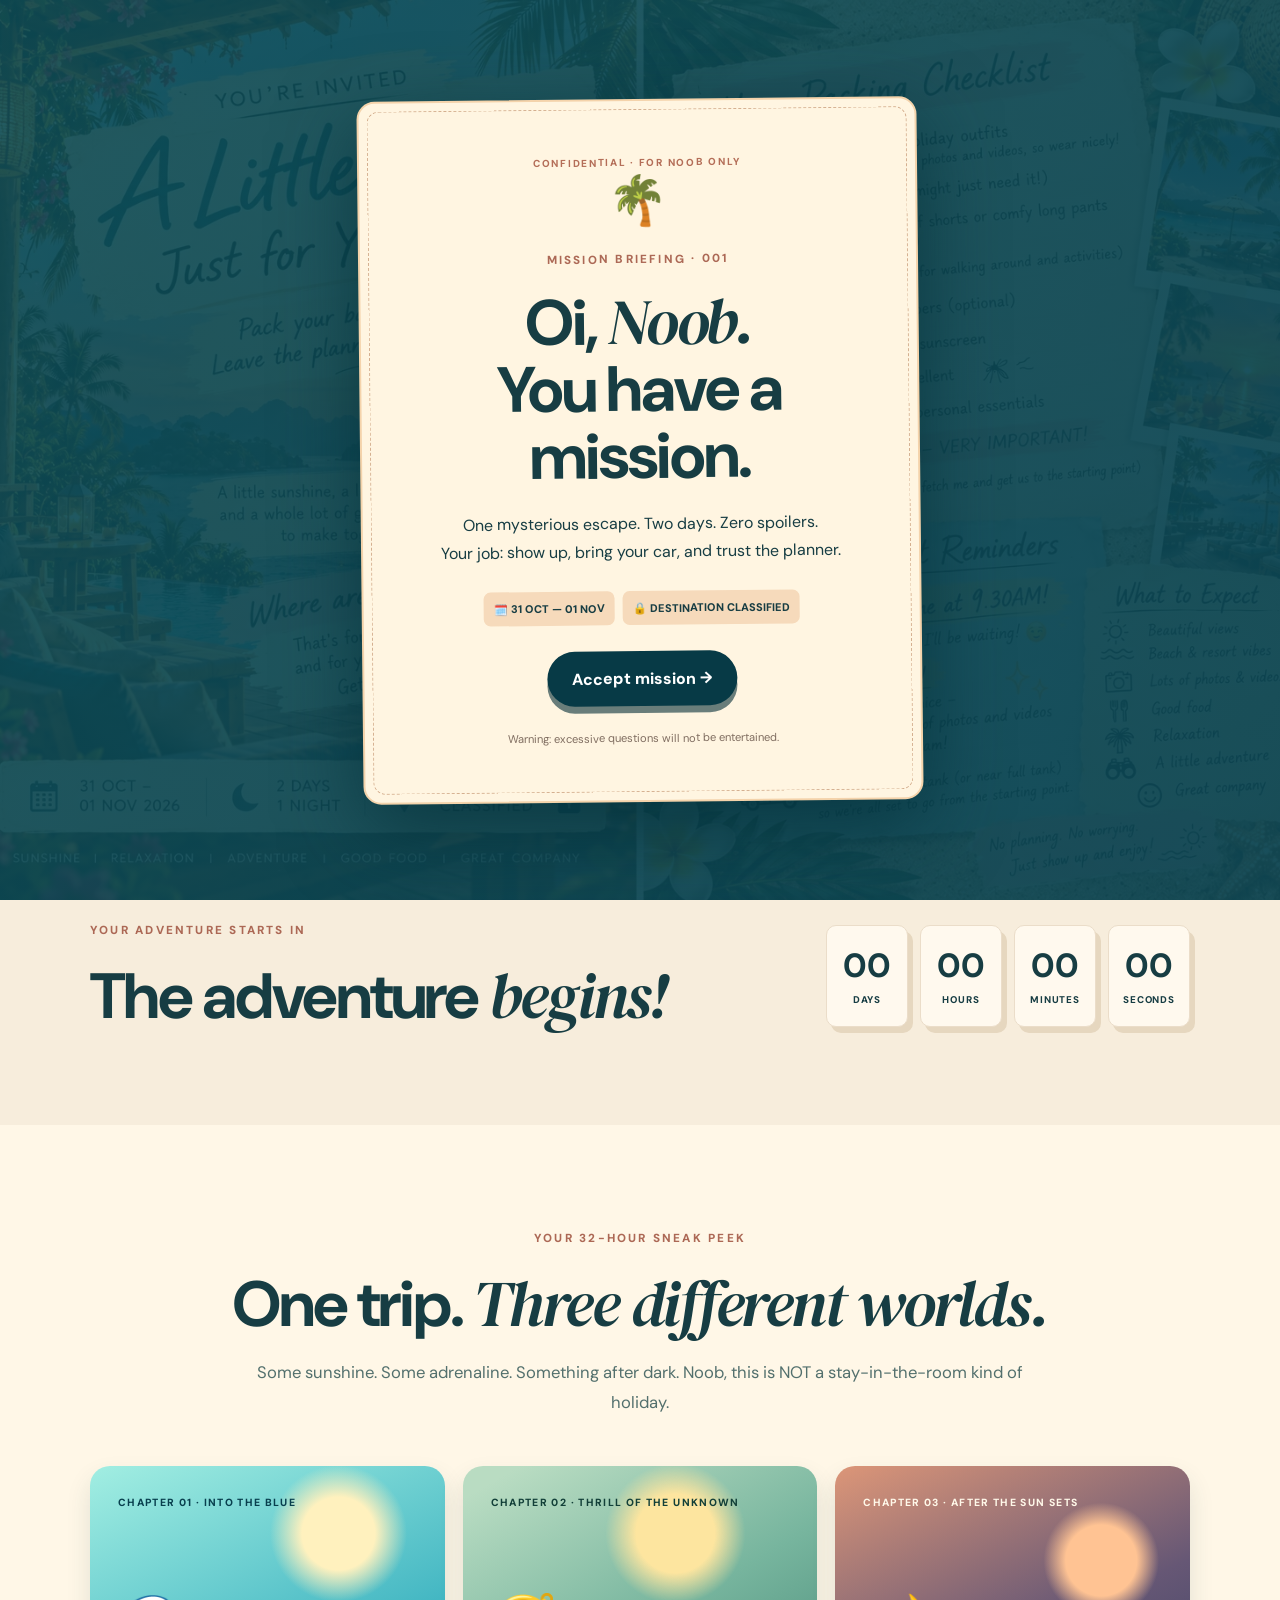
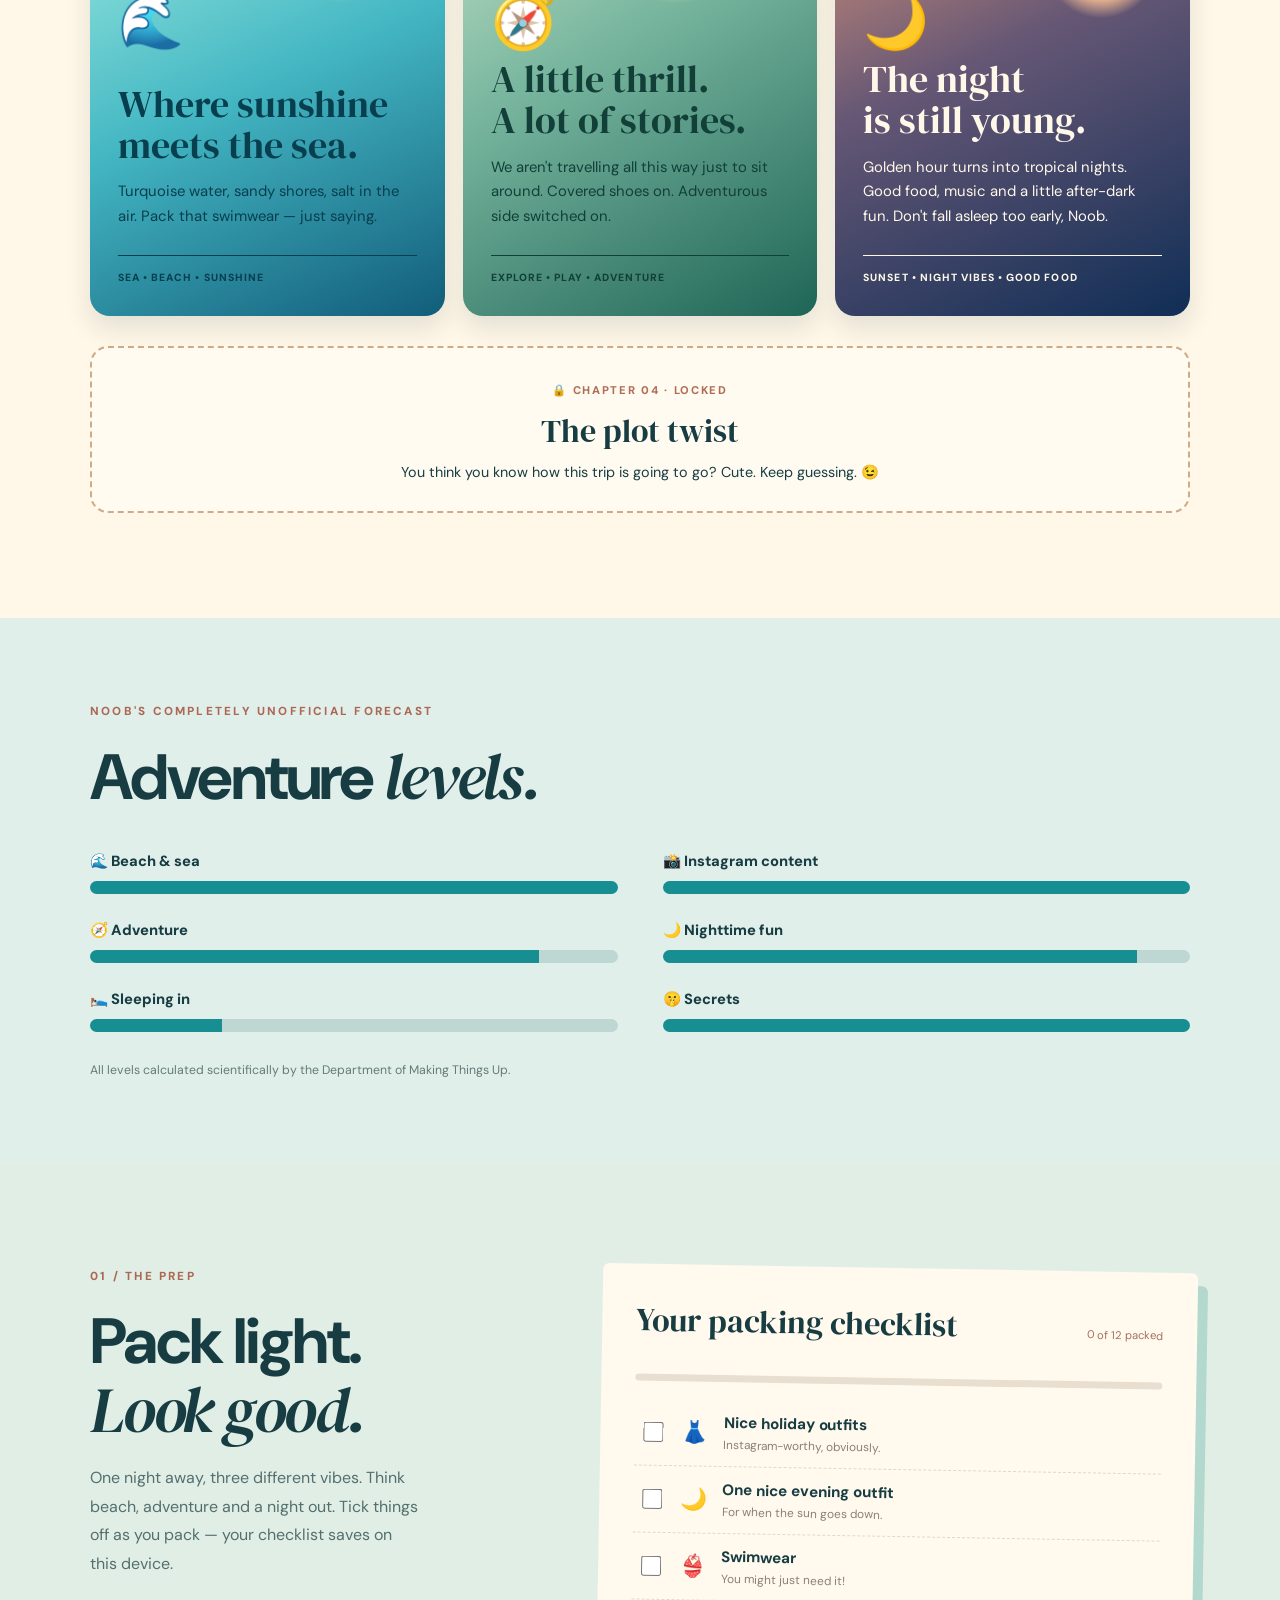
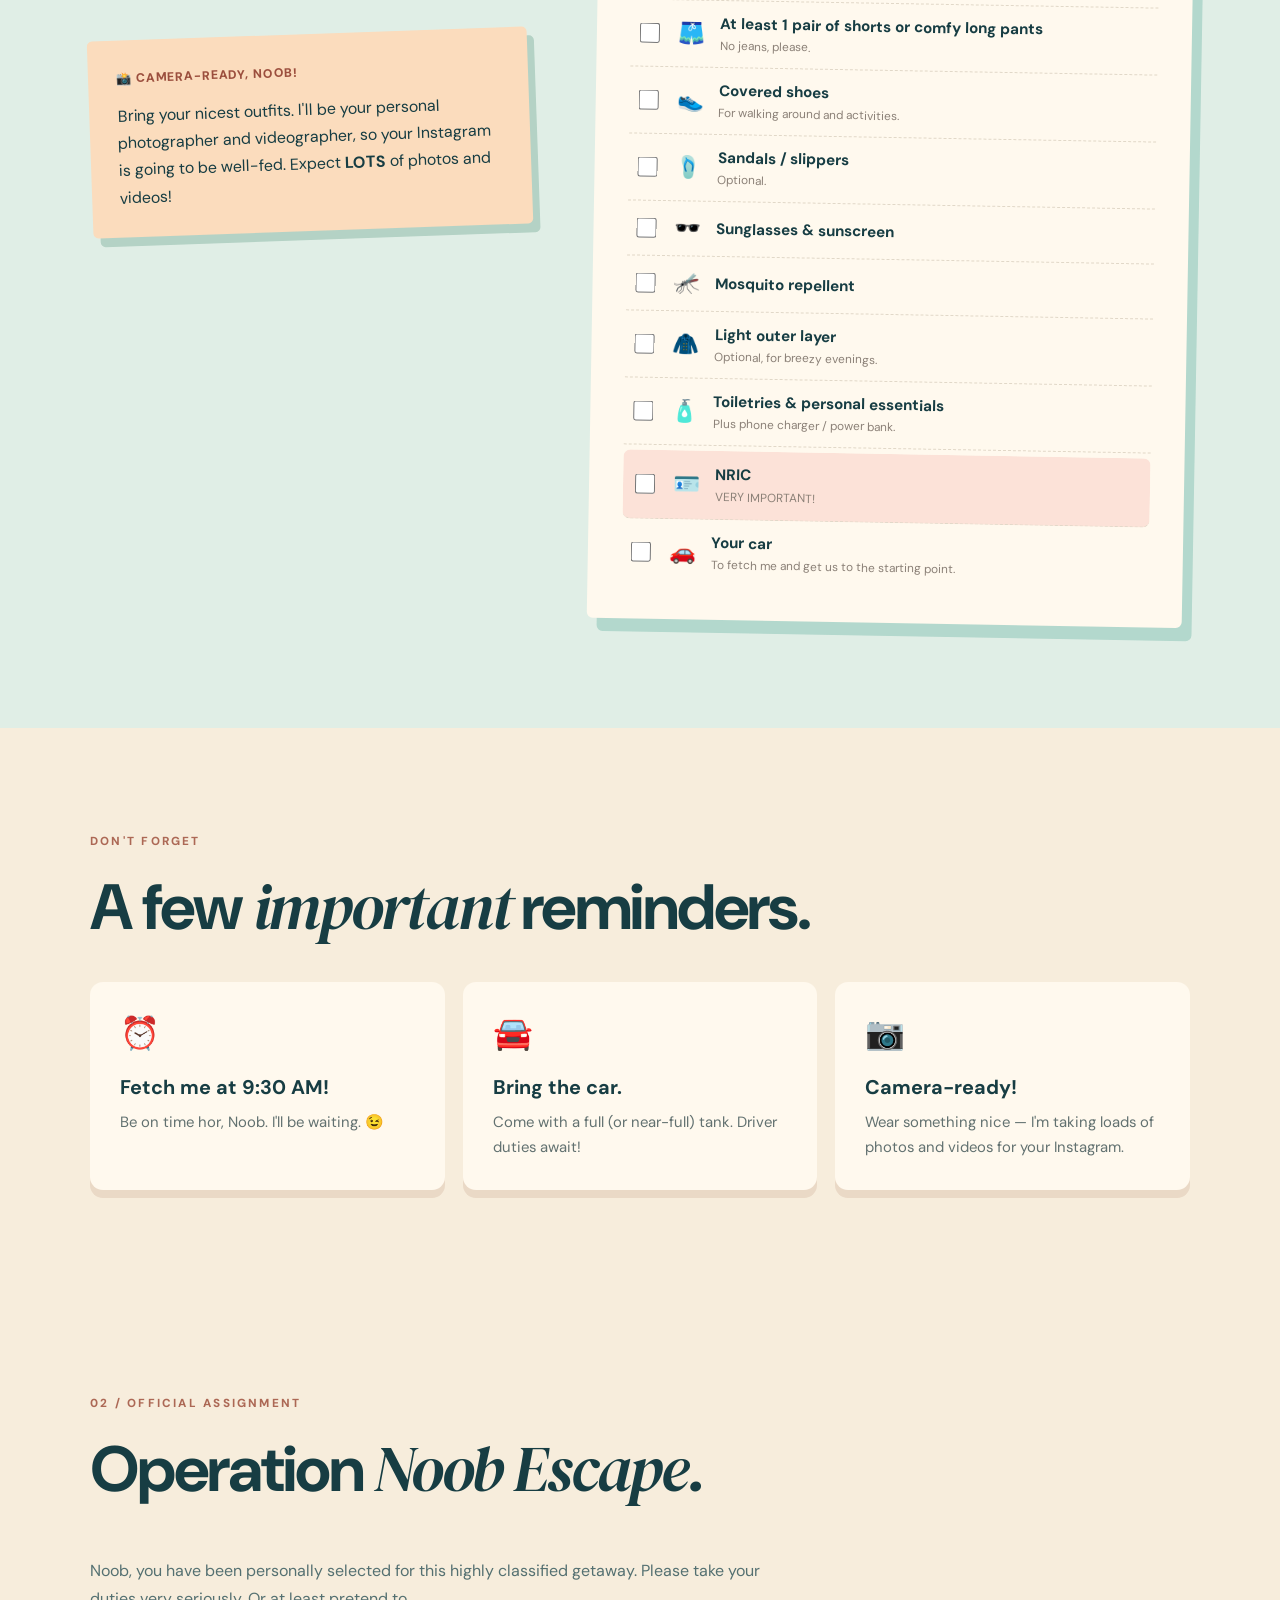
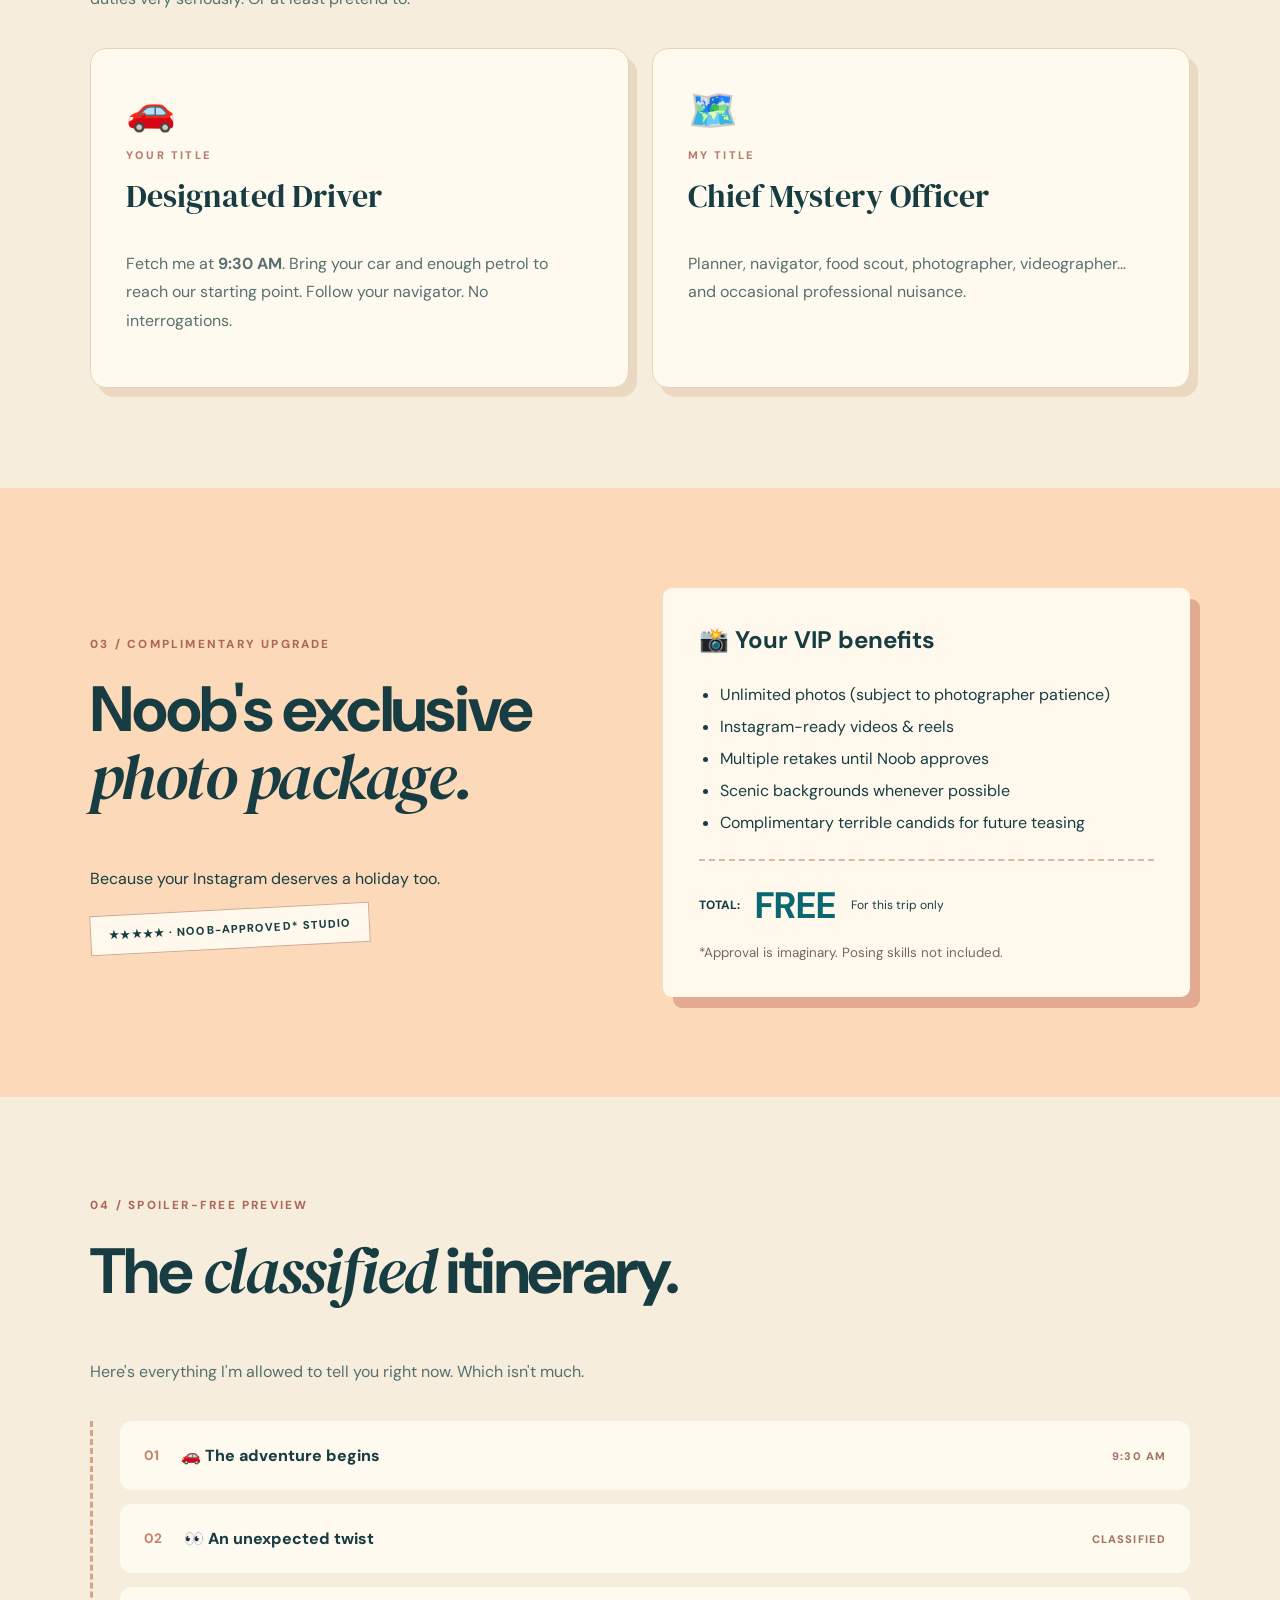
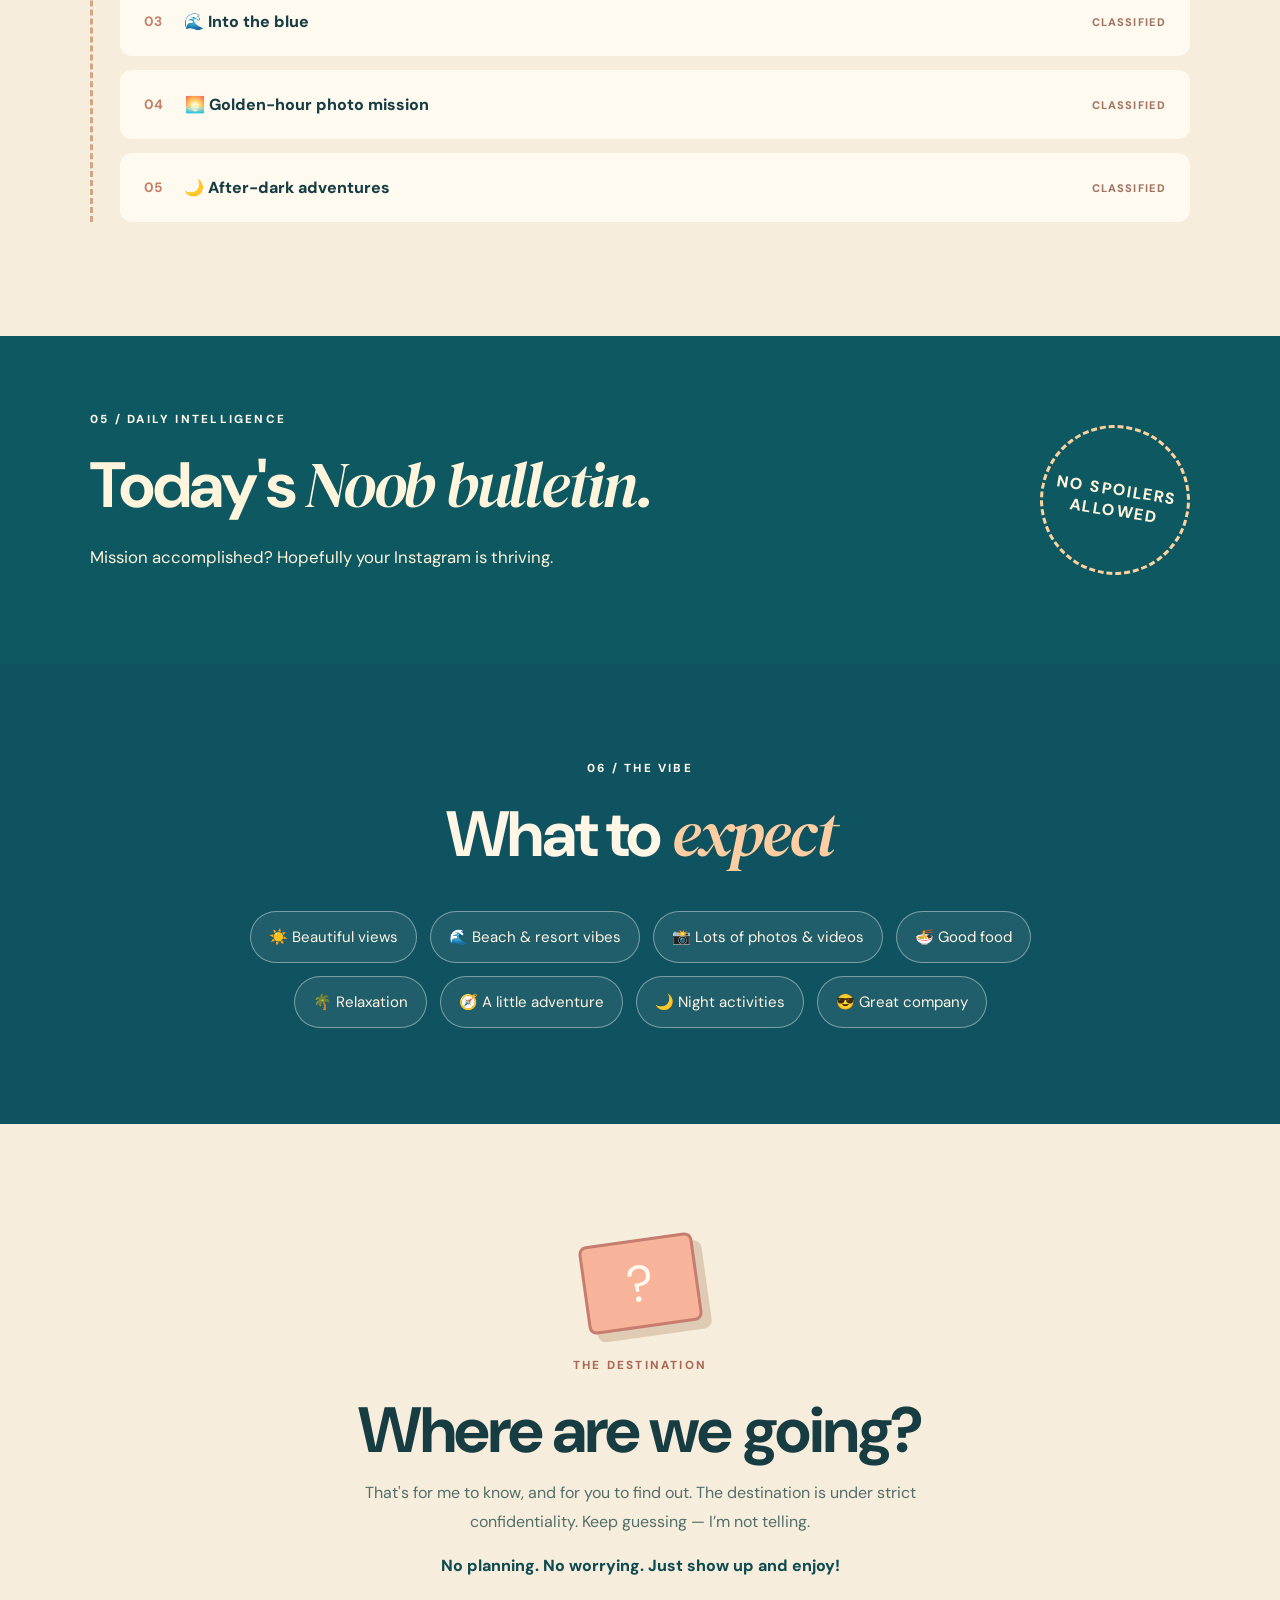
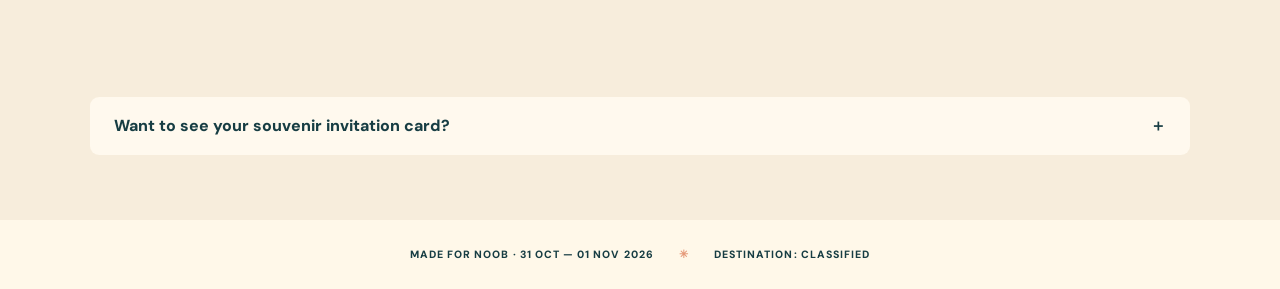
==== commit e7aa0276: "Update index.html" ====
--- a/index.html
+++ b/index.html
@@ -12,7 +12,7 @@
 <section class="countdown wrap" aria-labelledby="countdown-title"><div><p class="eyebrow dark">YOUR ADVENTURE STARTS IN</p><h2 id="countdown-title">The countdown <em>is on.</em></h2></div><div class="timer" id="timer" role="timer" aria-live="off"><div><b id="days">--</b><small>DAYS</small></div><div><b id="hours">--</b><small>HOURS</small></div><div><b id="minutes">--</b><small>MINUTES</small></div><div><b id="seconds">--</b><small>SECONDS</small></div></div></section>
 
 <section class="worlds-section" id="worlds" aria-labelledby="worlds-title">
- <div class="wrap worlds-intro"><p class="eyebrow dark">YOUR 48-HOUR SNEAK PEEK</p><h2 id="worlds-title">One trip. <em>Three different worlds.</em></h2><p>Some sunshine. Some adrenaline. Something after dark. Noob, this is NOT a stay-in-the-room kind of holiday.</p></div>
+ <div class="wrap worlds-intro"><p class="eyebrow dark">YOUR 32-HOUR SNEAK PEEK</p><h2 id="worlds-title">One trip. <em>Three different worlds.</em></h2><p>Some sunshine. Some adrenaline. Something after dark. Noob, this is NOT a stay-in-the-room kind of holiday.</p></div>
  <div class="world-grid wrap">
   <article class="world-card blue-world"><div class="world-number">CHAPTER 01 · INTO THE BLUE</div><div class="world-icon">🌊</div><h3>Where sunshine<br>meets the sea.</h3><p>Turquoise water, sandy shores, salt in the air. Pack that swimwear — just saying.</p><span class="world-tag">SEA • BEACH • SUNSHINE</span></article>
   <article class="world-card thrill-world"><div class="world-number">CHAPTER 02 · THRILL OF THE UNKNOWN</div><div class="world-icon">🧭</div><h3>A little thrill.<br>A lot of stories.</h3><p>We aren't travelling all this way just to sit around. Covered shoes on. Adventurous side switched on.</p><span class="world-tag">EXPLORE • PLAY • ADVENTURE</span></article>
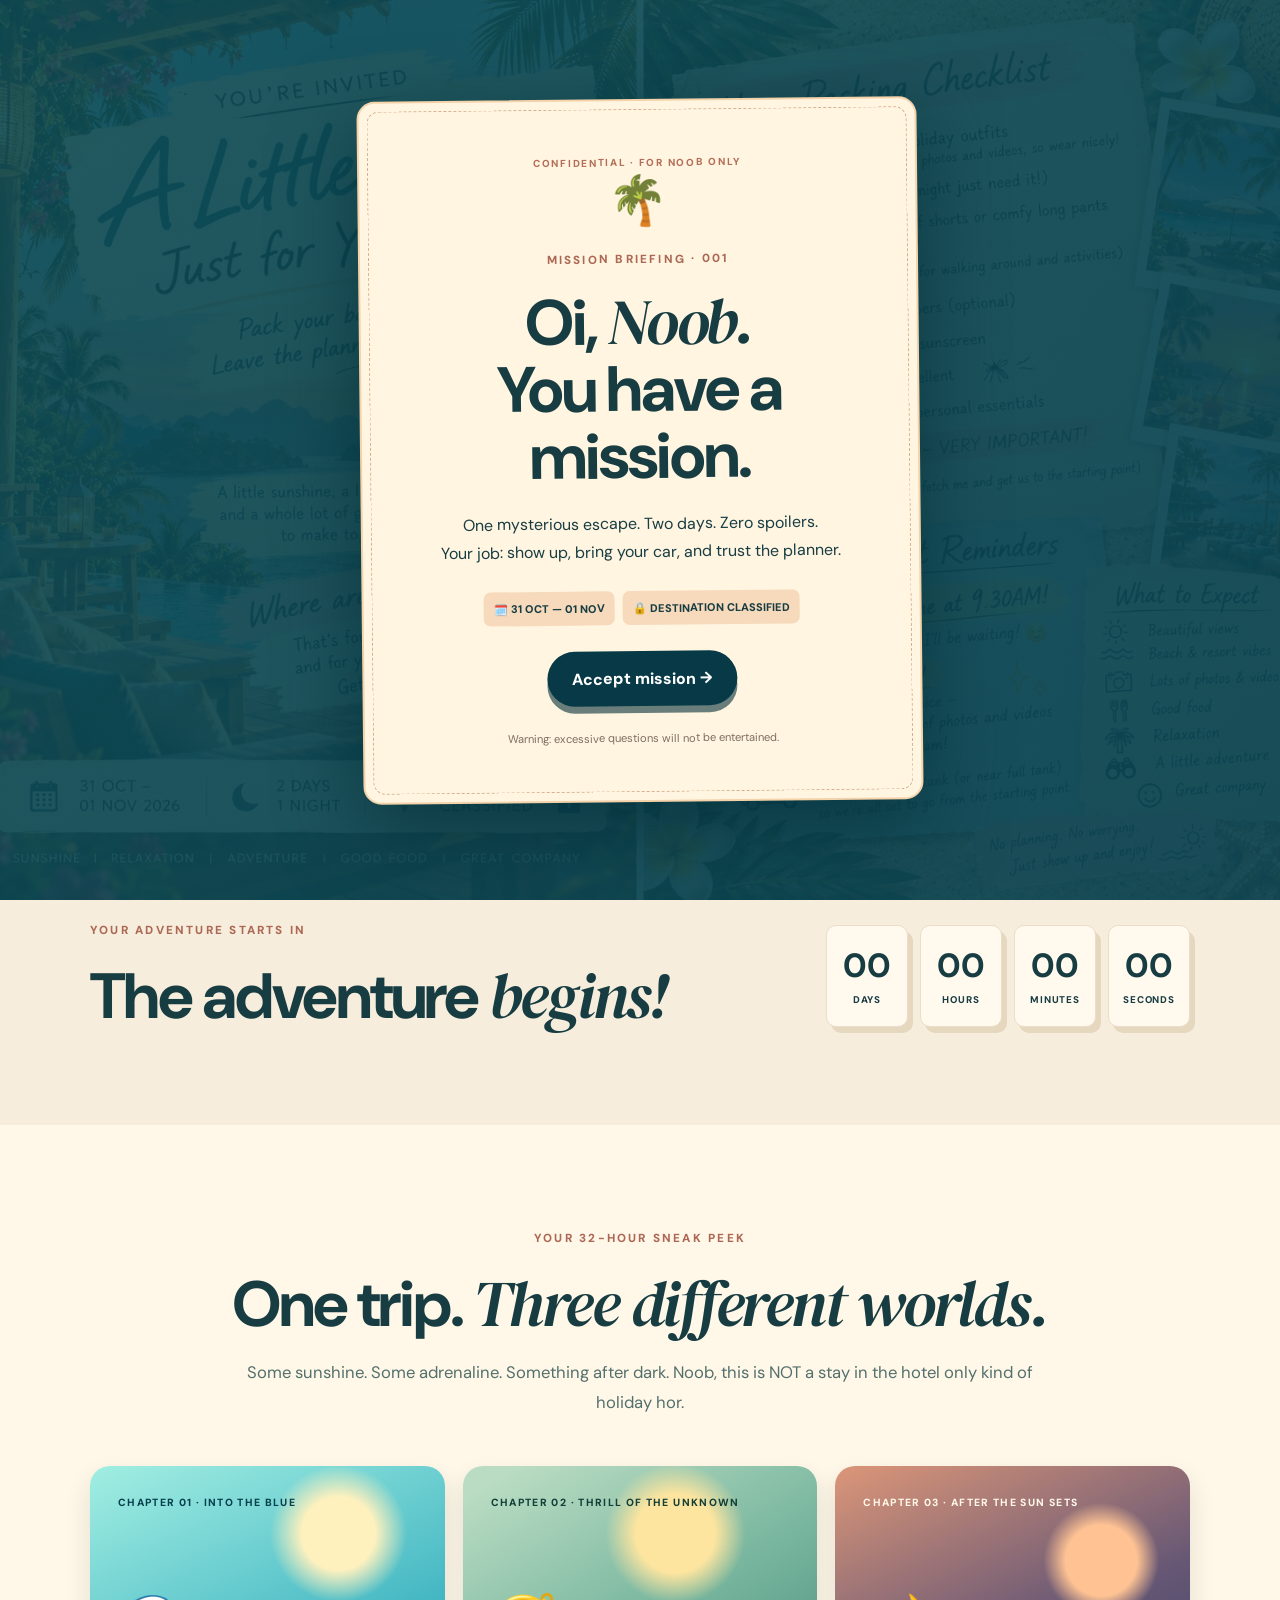
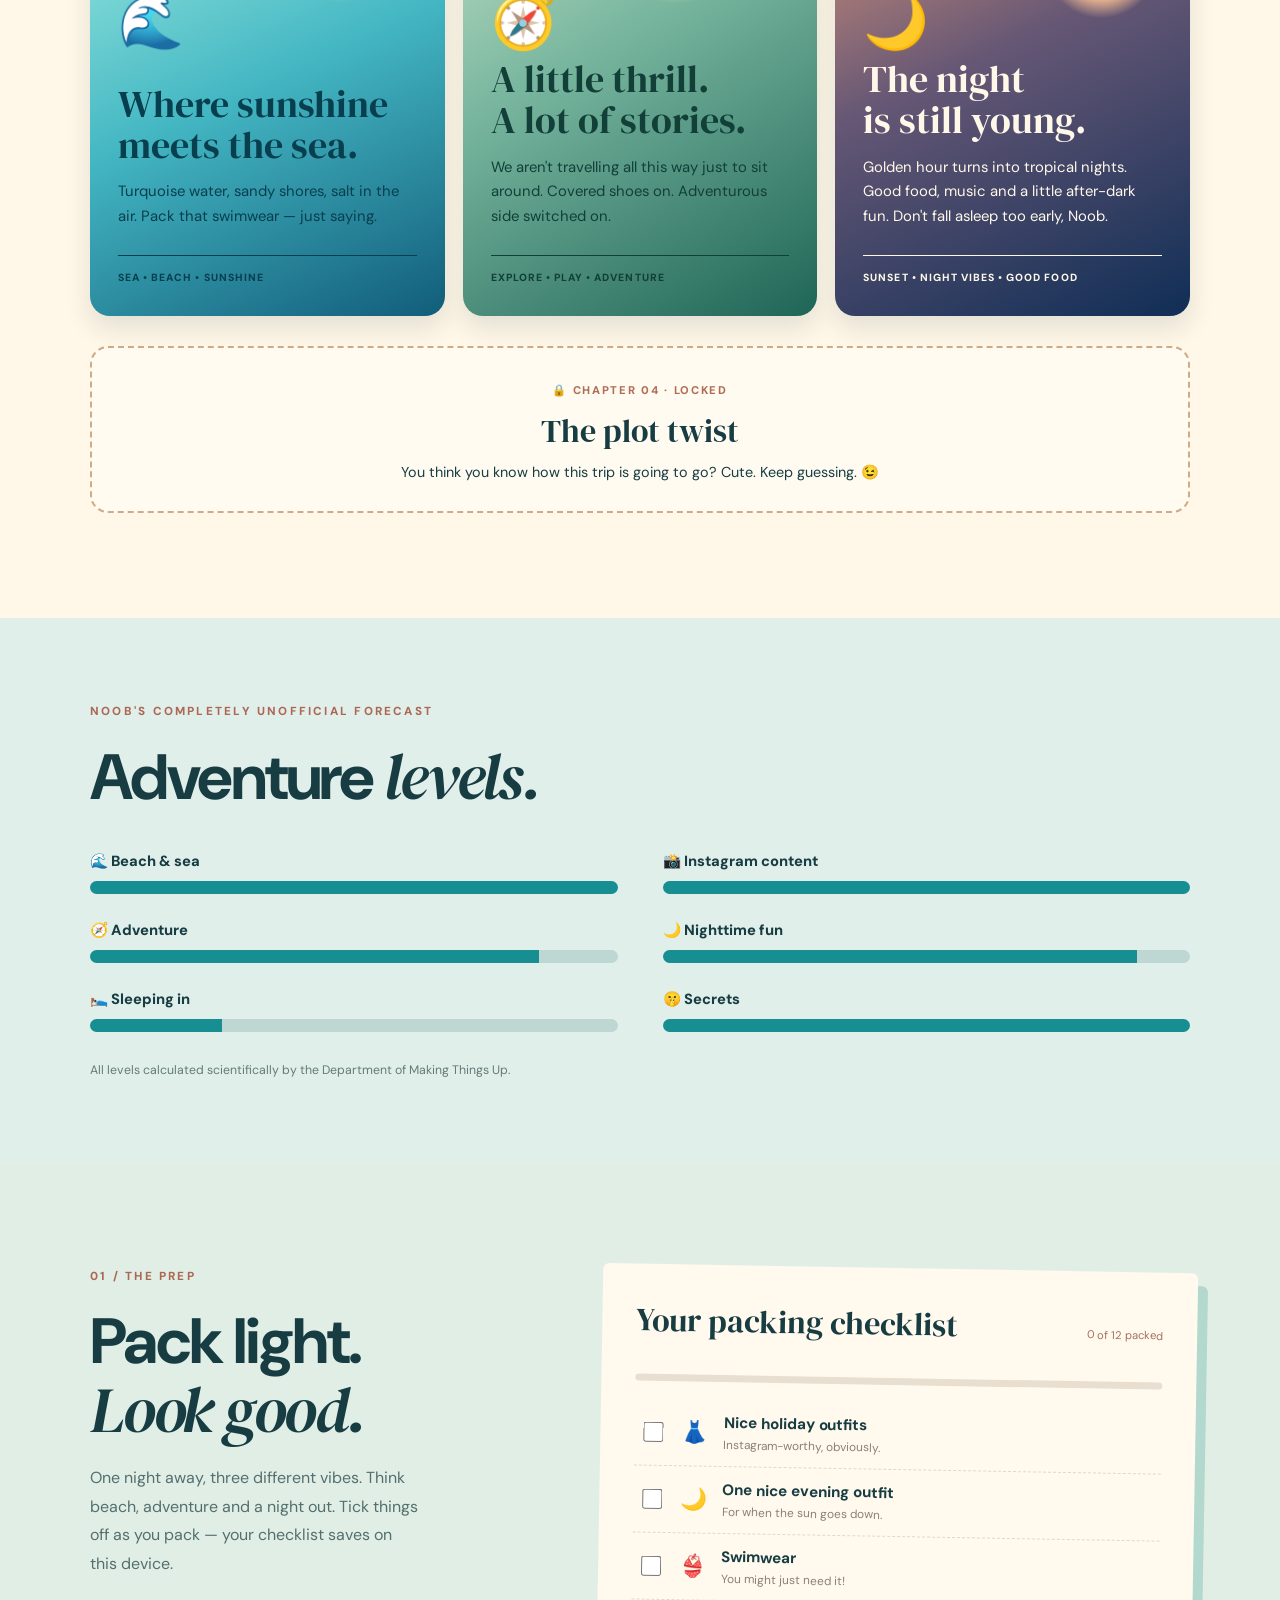
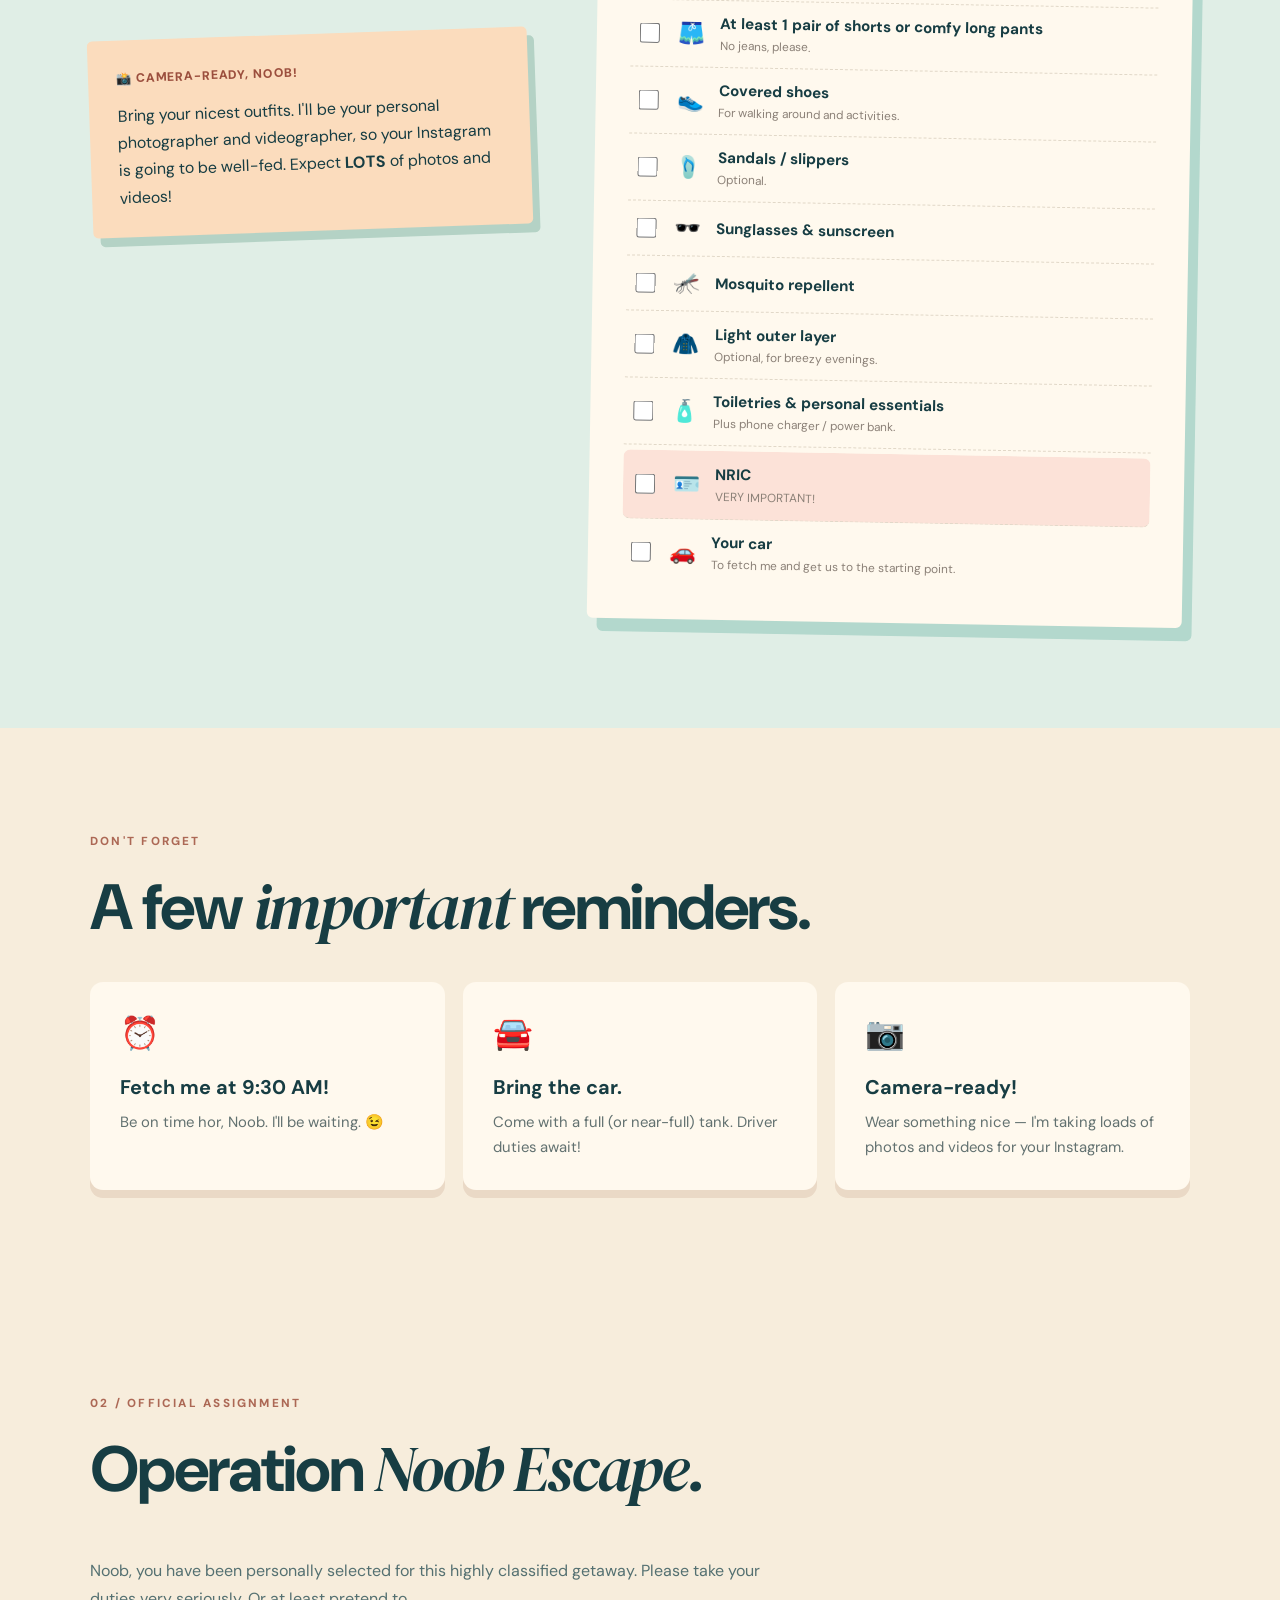
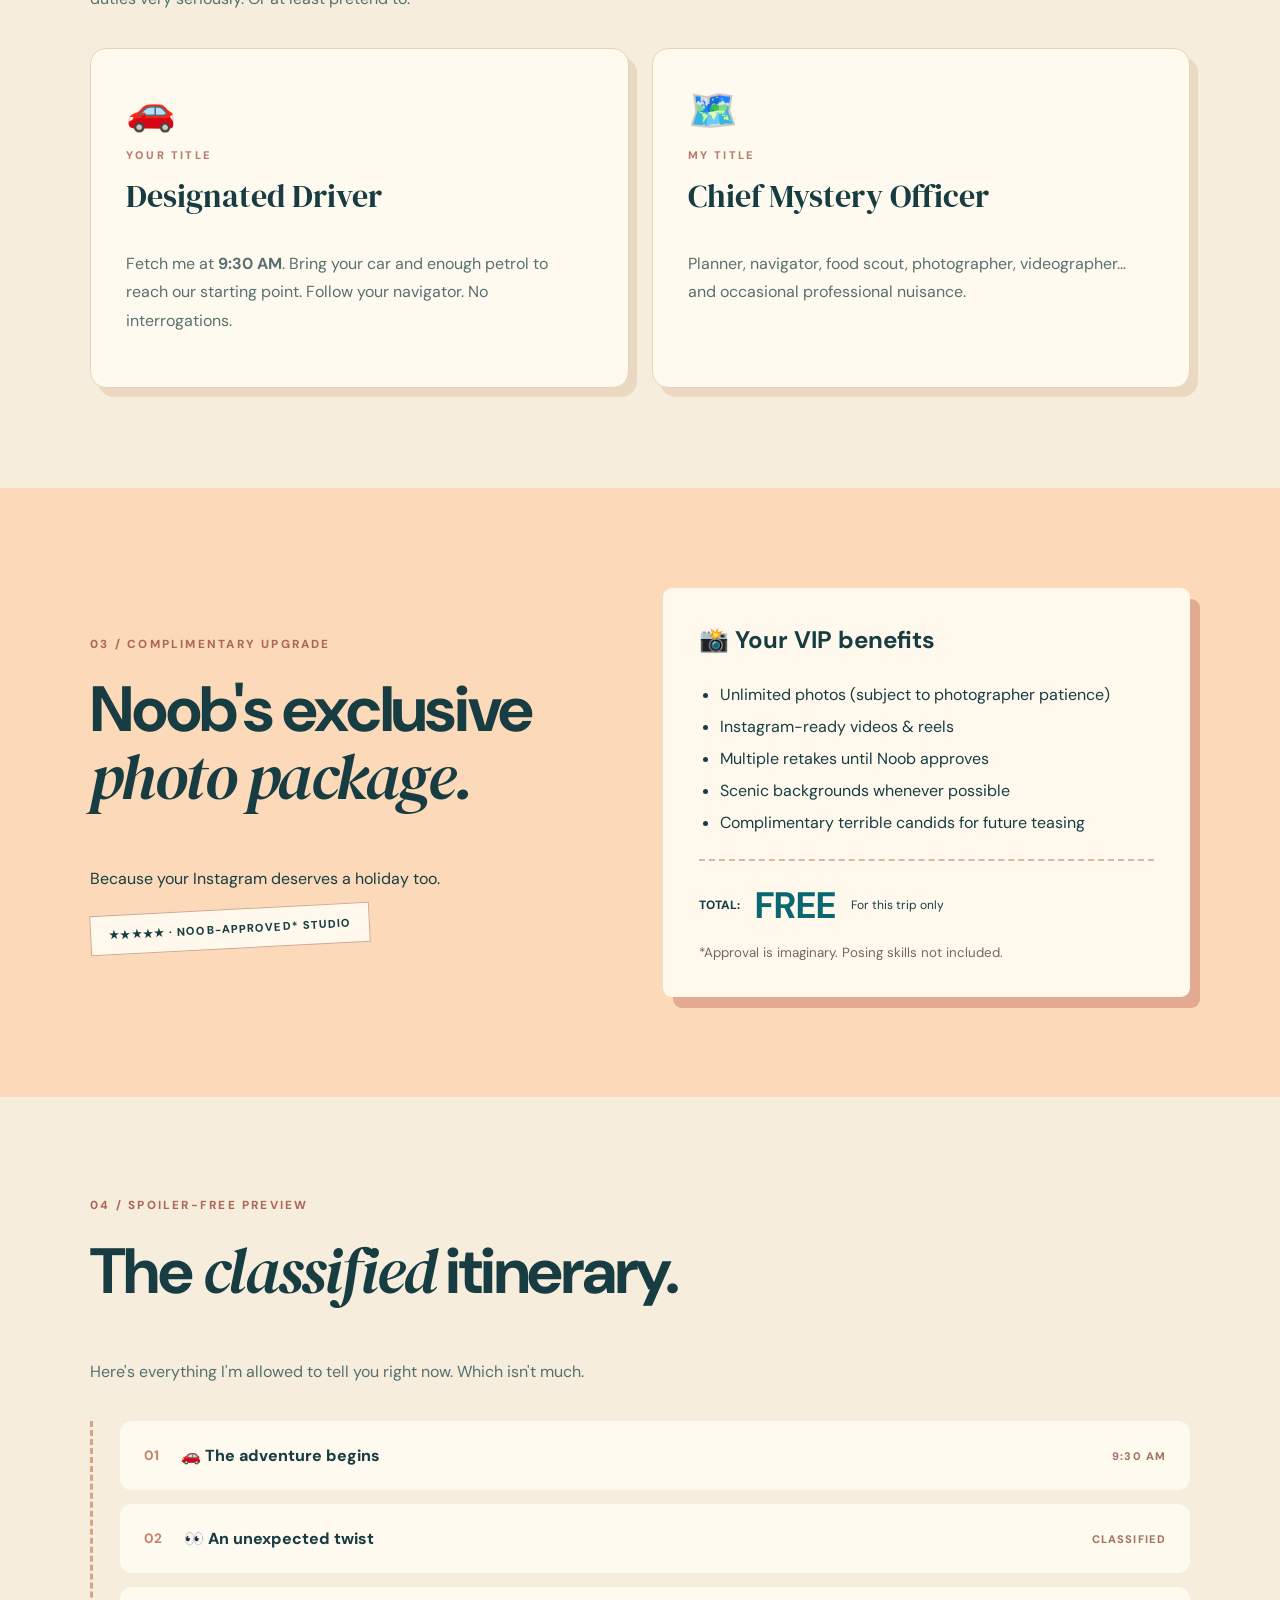
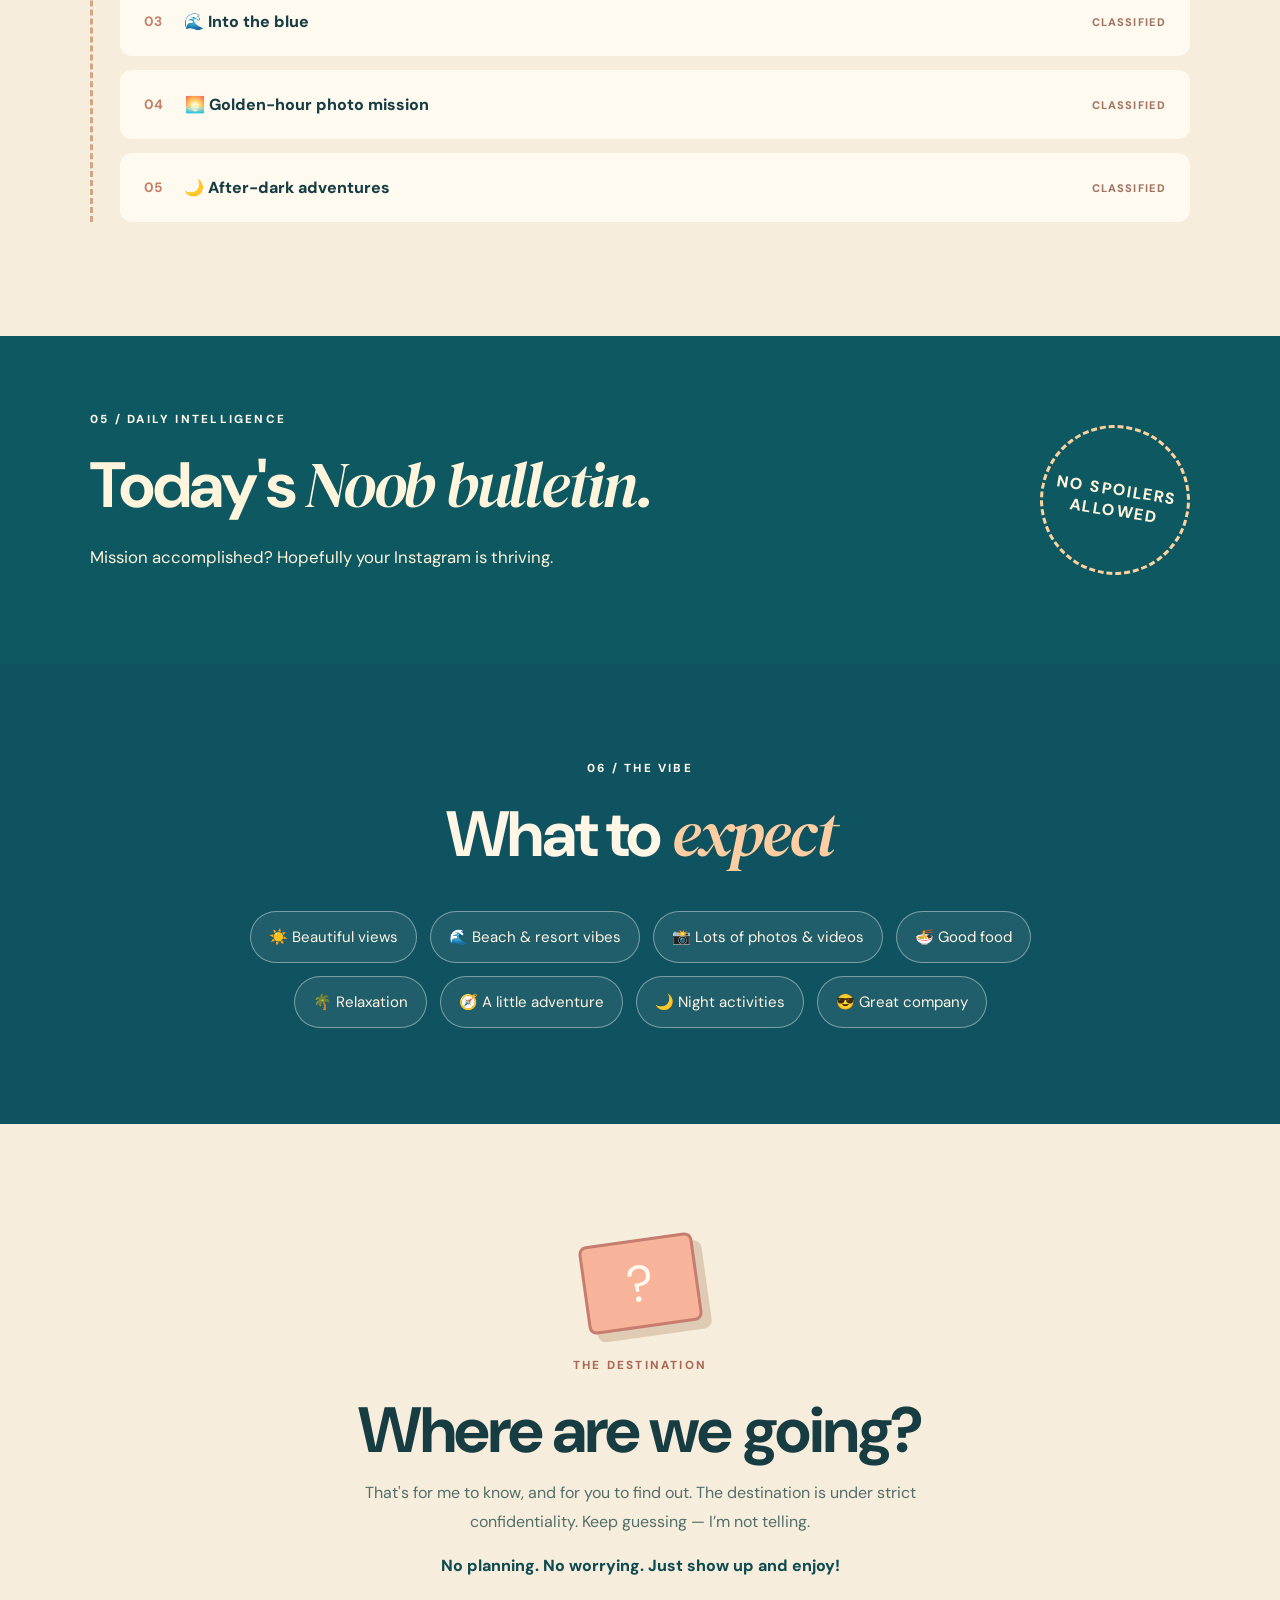
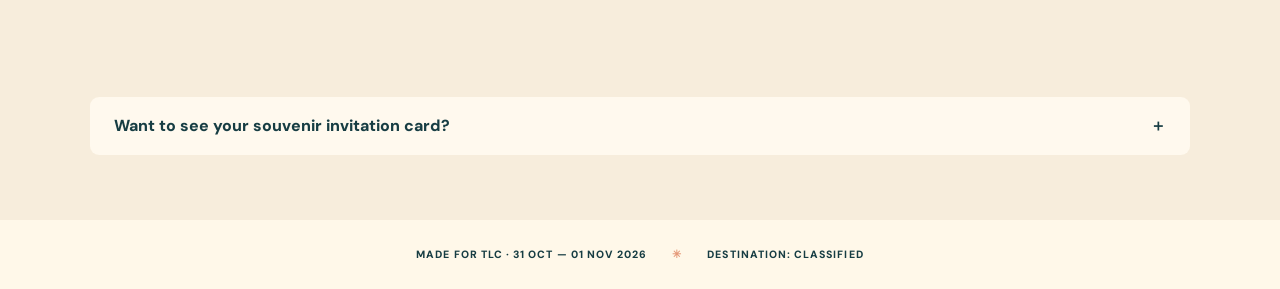
==== commit 3a3285dc: "Update index.html" ====
--- a/index.html
+++ b/index.html
@@ -12,7 +12,7 @@
 <section class="countdown wrap" aria-labelledby="countdown-title"><div><p class="eyebrow dark">YOUR ADVENTURE STARTS IN</p><h2 id="countdown-title">The countdown <em>is on.</em></h2></div><div class="timer" id="timer" role="timer" aria-live="off"><div><b id="days">--</b><small>DAYS</small></div><div><b id="hours">--</b><small>HOURS</small></div><div><b id="minutes">--</b><small>MINUTES</small></div><div><b id="seconds">--</b><small>SECONDS</small></div></div></section>
 
 <section class="worlds-section" id="worlds" aria-labelledby="worlds-title">
- <div class="wrap worlds-intro"><p class="eyebrow dark">YOUR 32-HOUR SNEAK PEEK</p><h2 id="worlds-title">One trip. <em>Three different worlds.</em></h2><p>Some sunshine. Some adrenaline. Something after dark. Noob, this is NOT a stay-in-the-room kind of holiday.</p></div>
+ <div class="wrap worlds-intro"><p class="eyebrow dark">YOUR 32-HOUR SNEAK PEEK</p><h2 id="worlds-title">One trip. <em>Three different worlds.</em></h2><p>Some sunshine. Some adrenaline. Something after dark. Noob, this is NOT a stay in the hotel only kind of holiday hor.</p></div>
  <div class="world-grid wrap">
   <article class="world-card blue-world"><div class="world-number">CHAPTER 01 · INTO THE BLUE</div><div class="world-icon">🌊</div><h3>Where sunshine<br>meets the sea.</h3><p>Turquoise water, sandy shores, salt in the air. Pack that swimwear — just saying.</p><span class="world-tag">SEA • BEACH • SUNSHINE</span></article>
   <article class="world-card thrill-world"><div class="world-number">CHAPTER 02 · THRILL OF THE UNKNOWN</div><div class="world-icon">🧭</div><h3>A little thrill.<br>A lot of stories.</h3><p>We aren't travelling all this way just to sit around. Covered shoes on. Adventurous side switched on.</p><span class="world-tag">EXPLORE • PLAY • ADVENTURE</span></article>
@@ -43,5 +43,5 @@
 <section class="expect-section"><div class="wrap"><div class="eyebrow">06 / THE VIBE</div><h2>What to <em>expect</em></h2><div class="vibes"><span>☀️ Beautiful views</span><span>🌊 Beach & resort vibes</span><span>📸 Lots of photos & videos</span><span>🍜 Good food</span><span>🌴 Relaxation</span><span>🧭 A little adventure</span><span>🌙 Night activities</span><span>😎 Great company</span></div></div></section>
 <section class="mystery wrap" id="mystery"><div class="envelope"><span>?</span></div><p class="eyebrow dark">THE DESTINATION</p><h2>Where are we going?</h2><p>That's for me to know, and for you to find out. The destination is under strict confidentiality. Keep guessing — I’m not telling.</p><p class="mystery-closer">No planning. No worrying. Just show up and enjoy!</p></section>
 <section class="art-section wrap"><details><summary>Want to see your souvenir invitation card? <span>＋</span></summary><img src="assets/invitation-art.webp" alt="Tropical mystery getaway invitation collage for Noob" loading="lazy"></details></section>
-</main><footer>MADE FOR NOOB · 31 OCT — 01 NOV 2026 <span>✳</span> DESTINATION: CLASSIFIED</footer>
+</main><footer>MADE FOR TLC · 31 OCT — 01 NOV 2026 <span>✳</span> DESTINATION: CLASSIFIED</footer>
 <script src="script.js" defer></script></body></html>
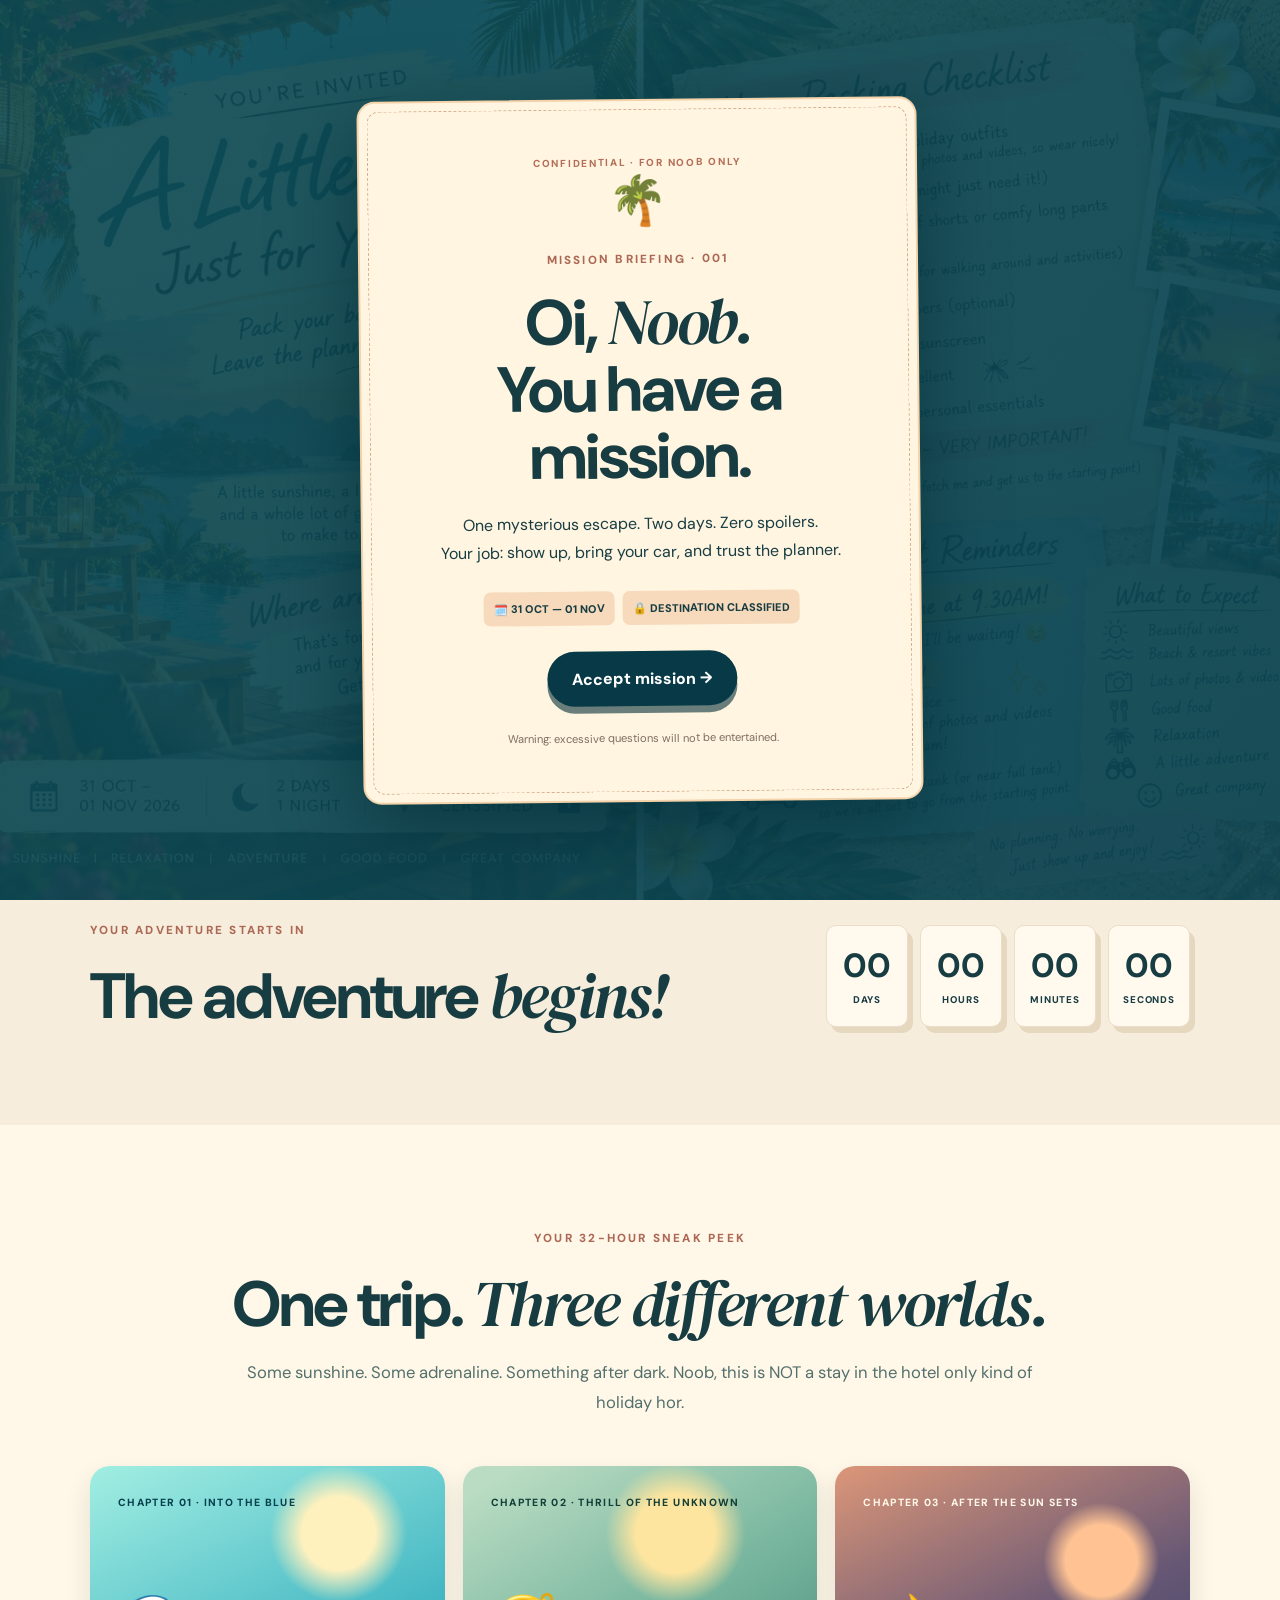
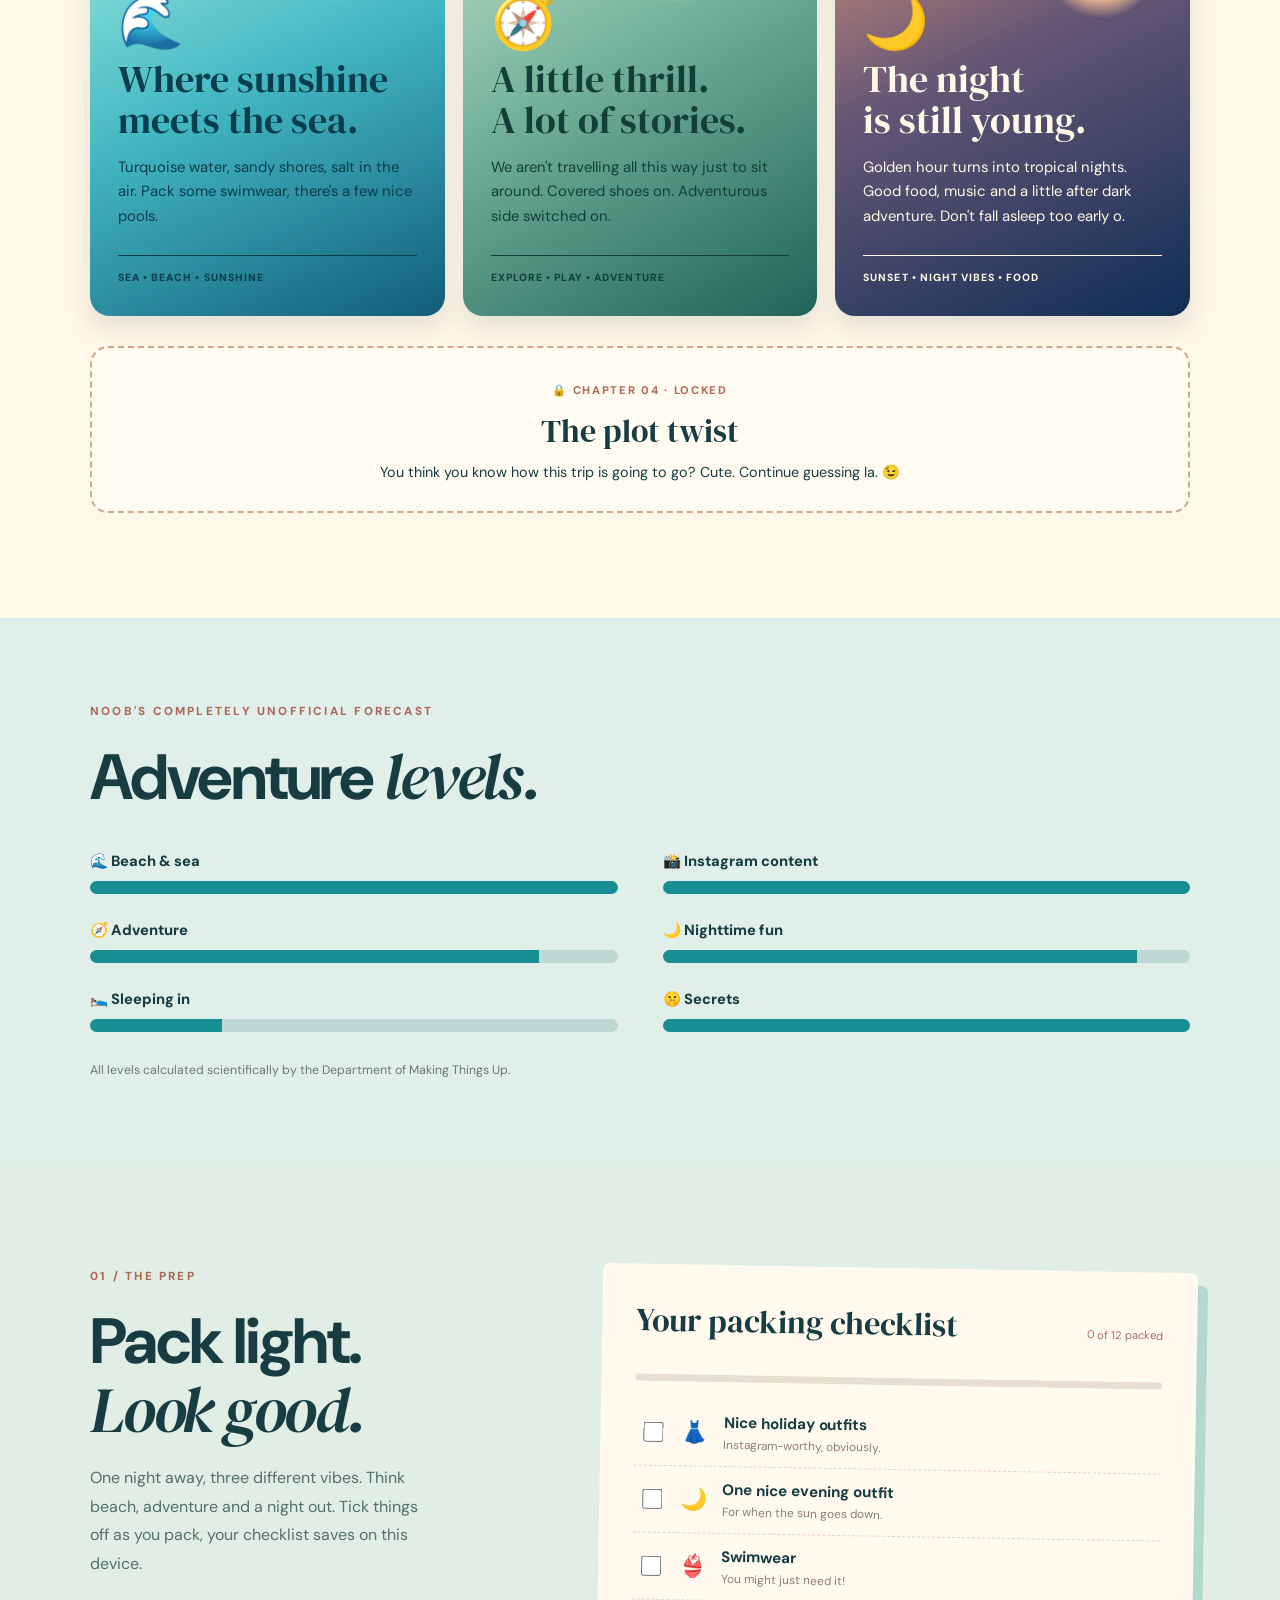
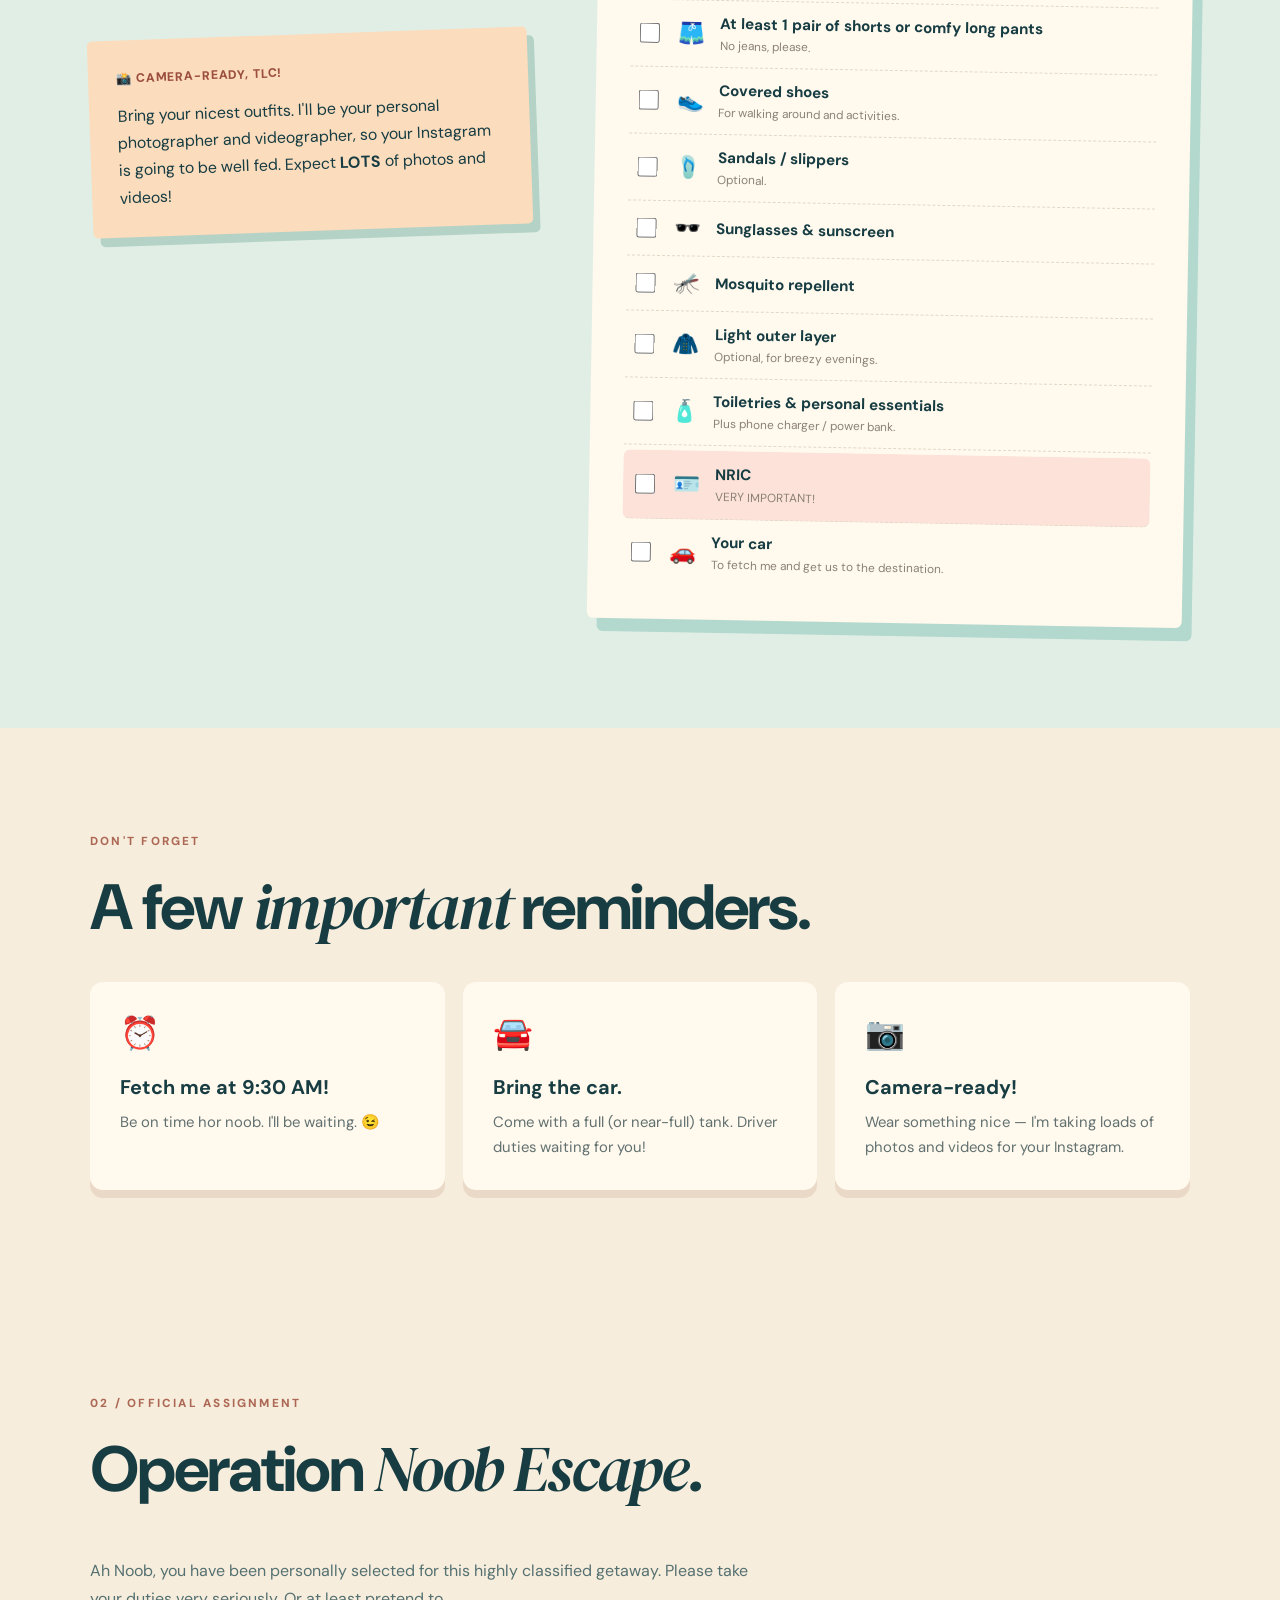
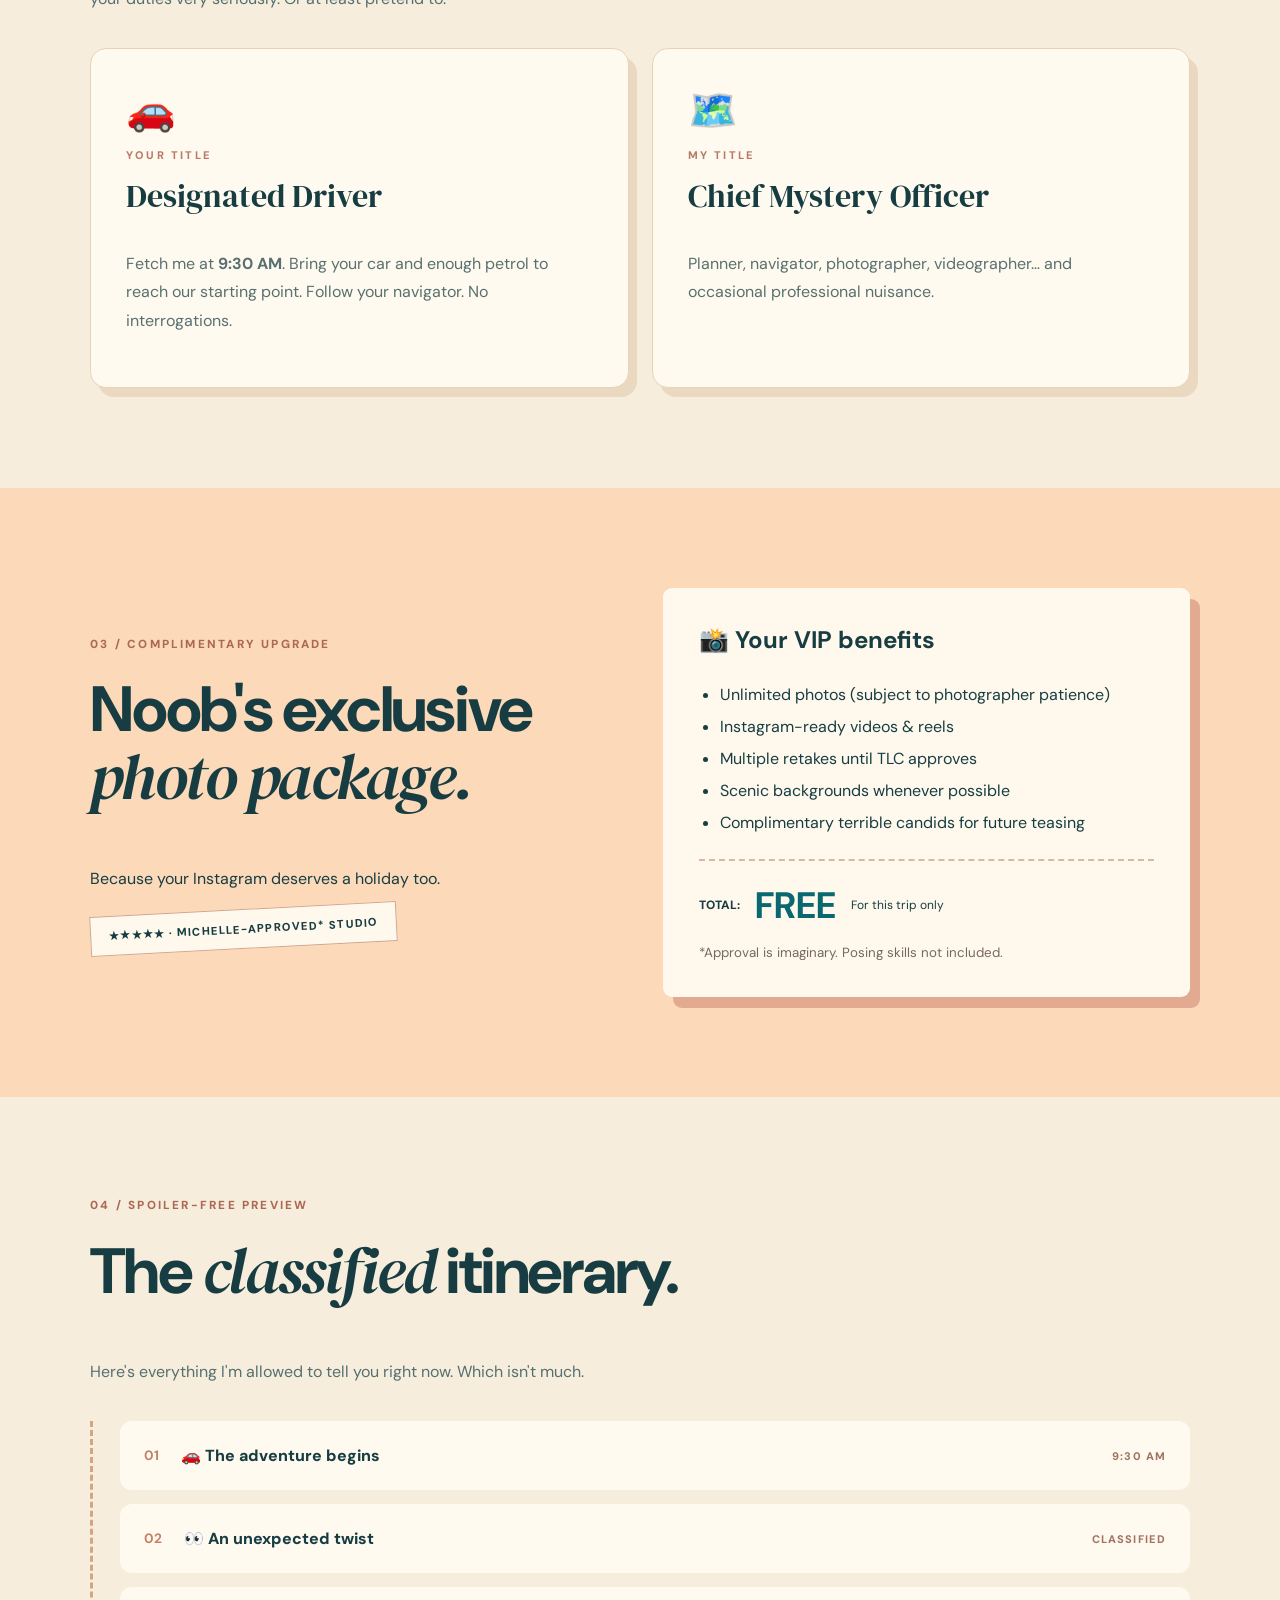
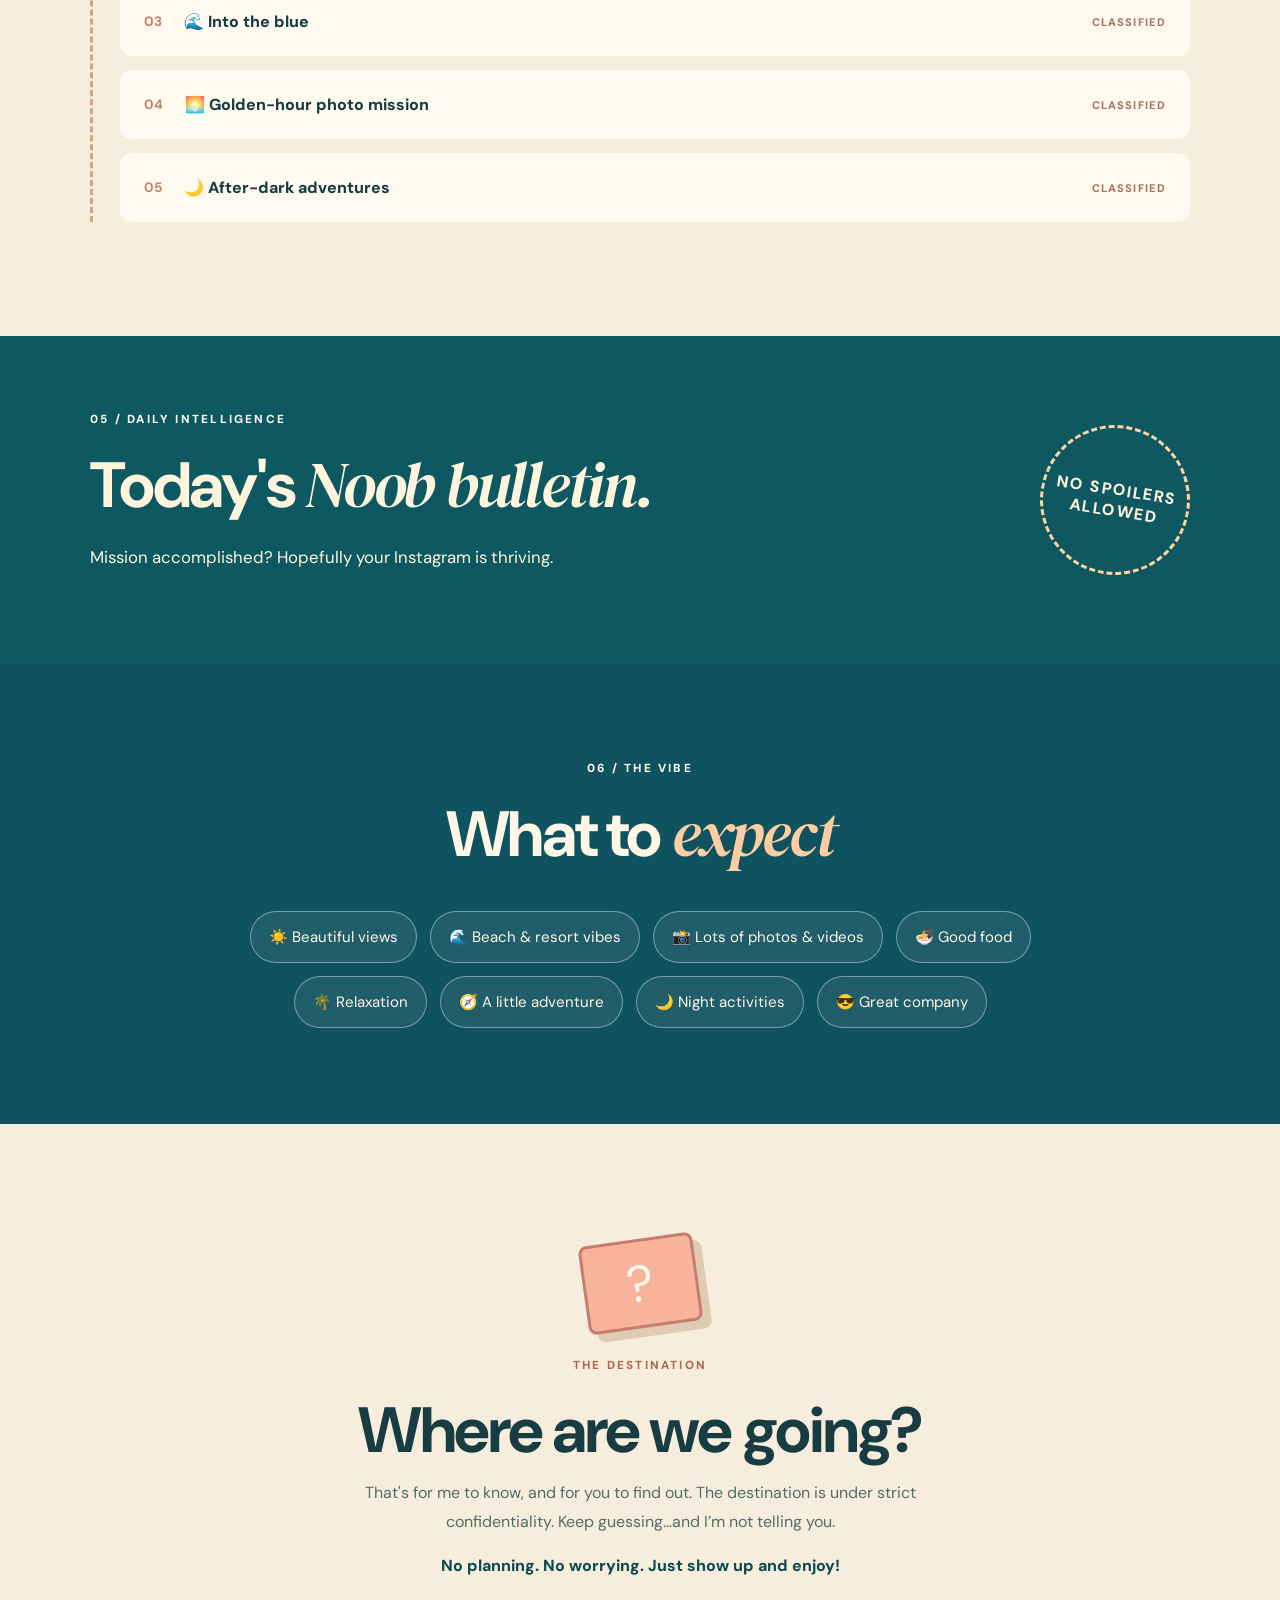
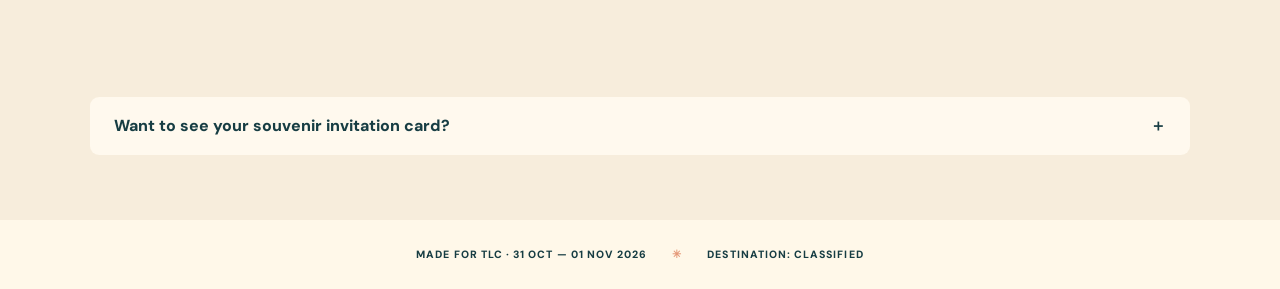
==== commit 7d377c91: "Update index.html" ====
--- a/index.html
+++ b/index.html
@@ -14,14 +14,14 @@
 <section class="worlds-section" id="worlds" aria-labelledby="worlds-title">
  <div class="wrap worlds-intro"><p class="eyebrow dark">YOUR 32-HOUR SNEAK PEEK</p><h2 id="worlds-title">One trip. <em>Three different worlds.</em></h2><p>Some sunshine. Some adrenaline. Something after dark. Noob, this is NOT a stay in the hotel only kind of holiday hor.</p></div>
  <div class="world-grid wrap">
-  <article class="world-card blue-world"><div class="world-number">CHAPTER 01 · INTO THE BLUE</div><div class="world-icon">🌊</div><h3>Where sunshine<br>meets the sea.</h3><p>Turquoise water, sandy shores, salt in the air. Pack that swimwear — just saying.</p><span class="world-tag">SEA • BEACH • SUNSHINE</span></article>
+  <article class="world-card blue-world"><div class="world-number">CHAPTER 01 · INTO THE BLUE</div><div class="world-icon">🌊</div><h3>Where sunshine<br>meets the sea.</h3><p>Turquoise water, sandy shores, salt in the air. Pack some swimwear, there's a few nice pools.</p><span class="world-tag">SEA • BEACH • SUNSHINE</span></article>
   <article class="world-card thrill-world"><div class="world-number">CHAPTER 02 · THRILL OF THE UNKNOWN</div><div class="world-icon">🧭</div><h3>A little thrill.<br>A lot of stories.</h3><p>We aren't travelling all this way just to sit around. Covered shoes on. Adventurous side switched on.</p><span class="world-tag">EXPLORE • PLAY • ADVENTURE</span></article>
-  <article class="world-card night-world"><div class="world-number">CHAPTER 03 · AFTER THE SUN SETS</div><div class="world-icon">🌙</div><h3>The night<br>is still young.</h3><p>Golden hour turns into tropical nights. Good food, music and a little after-dark fun. Don't fall asleep too early, Noob.</p><span class="world-tag">SUNSET • NIGHT VIBES • GOOD FOOD</span></article>
+  <article class="world-card night-world"><div class="world-number">CHAPTER 03 · AFTER THE SUN SETS</div><div class="world-icon">🌙</div><h3>The night<br>is still young.</h3><p>Golden hour turns into tropical nights. Good food, music and a little after dark adventure. Don't fall asleep too early o.</p><span class="world-tag">SUNSET • NIGHT VIBES • FOOD</span></article>
  </div>
- <div class="wrap twist-teaser"><span>🔒 CHAPTER 04 · LOCKED</span><strong>The plot twist</strong><p>You think you know how this trip is going to go? Cute. Keep guessing. 😉</p></div>
+ <div class="wrap twist-teaser"><span>🔒 CHAPTER 04 · LOCKED</span><strong>The plot twist</strong><p>You think you know how this trip is going to go? Cute. Continue guessing la. 😉</p></div>
 </section>
 <section class="forecast-section"><div class="wrap"><p class="eyebrow dark">NOOB'S COMPLETELY UNOFFICIAL FORECAST</p><h2>Adventure <em>levels.</em></h2><div class="forecast-grid"><div><span>🌊 Beach & sea</span><b style="--level:100%"></b></div><div><span>📸 Instagram content</span><b style="--level:100%"></b></div><div><span>🧭 Adventure</span><b style="--level:85%"></b></div><div><span>🌙 Nighttime fun</span><b style="--level:90%"></b></div><div><span>🛌 Sleeping in</span><b style="--level:25%"></b></div><div><span>🤫 Secrets</span><b style="--level:100%"></b></div></div><p class="forecast-disclaimer">All levels calculated scientifically by the Department of Making Things Up.</p></div></section>
-<section class="packing-section" id="packing"><div class="wrap grid"><div class="section-intro"><div class="eyebrow dark">01 / THE PREP</div><h2>Pack light.<br><em>Look good.</em></h2><p>One night away, three different vibes. Think beach, adventure and a night out. Tick things off as you pack — your checklist saves on this device.</p><div class="note-card"><span class="sticker">📸 CAMERA-READY, NOOB!</span><p>Bring your nicest outfits. I'll be your personal photographer and videographer, so your Instagram is going to be well-fed. Expect <strong>LOTS</strong> of photos and videos!</p></div></div><div class="paper checklist"><div class="paper-header"><h3>Your packing checklist</h3><span id="progress">0 of 12 packed</span></div><div class="progress-track"><div id="progress-bar"></div></div><div id="checklist-items">
+<section class="packing-section" id="packing"><div class="wrap grid"><div class="section-intro"><div class="eyebrow dark">01 / THE PREP</div><h2>Pack light.<br><em>Look good.</em></h2><p>One night away, three different vibes. Think beach, adventure and a night out. Tick things off as you pack, your checklist saves on this device.</p><div class="note-card"><span class="sticker">📸 CAMERA-READY, TLC!</span><p>Bring your nicest outfits. I'll be your personal photographer and videographer, so your Instagram is going to be well fed. Expect <strong>LOTS</strong> of photos and videos!</p></div></div><div class="paper checklist"><div class="paper-header"><h3>Your packing checklist</h3><span id="progress">0 of 12 packed</span></div><div class="progress-track"><div id="progress-bar"></div></div><div id="checklist-items">
 <label><input type="checkbox" data-item="outfits"><span class="icon">👗</span><span>Nice holiday outfits<small>Instagram-worthy, obviously.</small></span></label>
 <label><input type="checkbox" data-item="evening"><span class="icon">🌙</span><span>One nice evening outfit<small>For when the sun goes down.</small></span></label>
 <label><input type="checkbox" data-item="swim"><span class="icon">👙</span><span>Swimwear<small>You might just need it!</small></span></label>
@@ -33,15 +33,15 @@
 <label><input type="checkbox" data-item="outer"><span class="icon">🧥</span><span>Light outer layer<small>Optional, for breezy evenings.</small></span></label>
 <label><input type="checkbox" data-item="essentials"><span class="icon">🧴</span><span>Toiletries & personal essentials<small>Plus phone charger / power bank.</small></span></label>
 <label class="important"><input type="checkbox" data-item="nric"><span class="icon">🪪</span><span>NRIC <small>VERY IMPORTANT!</small></span></label>
-<label><input type="checkbox" data-item="car"><span class="icon">🚗</span><span>Your car<small>To fetch me and get us to the starting point.</small></span></label>
+<label><input type="checkbox" data-item="car"><span class="icon">🚗</span><span>Your car<small>To fetch me and get us to the destination.</small></span></label>
 </div></div></div></section>
-<section class="reminders wrap"><div class="eyebrow dark">DON'T FORGET</div><h2>A few <em>important</em> reminders.</h2><div class="reminder-grid"><article class="reminder"><span class="reminder-emoji">⏰</span><h3>Fetch me at 9:30 AM!</h3><p>Be on time hor, Noob. I'll be waiting. 😉</p></article><article class="reminder"><span class="reminder-emoji">🚘</span><h3>Bring the car.</h3><p>Come with a full (or near-full) tank. Driver duties await!</p></article><article class="reminder"><span class="reminder-emoji">📷</span><h3>Camera-ready!</h3><p>Wear something nice — I'm taking loads of photos and videos for your Instagram.</p></article></div></section>
-<section class="wrap mission-section" id="mission"><div class="eyebrow dark">02 / OFFICIAL ASSIGNMENT</div><h2>Operation <em>Noob Escape.</em></h2><p class="section-lead">Noob, you have been personally selected for this highly classified getaway. Please take your duties very seriously. Or at least pretend to.</p><div class="mission-grid"><article class="mission-card"><span class="mission-emoji">🚗</span><span class="tiny-label">YOUR TITLE</span><h3>Designated Driver</h3><p>Fetch me at <strong>9:30 AM</strong>. Bring your car and enough petrol to reach our starting point. Follow your navigator. No interrogations.</p></article><article class="mission-card"><span class="mission-emoji">🗺️</span><span class="tiny-label">MY TITLE</span><h3>Chief Mystery Officer</h3><p>Planner, navigator, food scout, photographer, videographer… and occasional professional nuisance.</p></article></div></section>
-<section class="perks-section"><div class="wrap perks-grid"><div><div class="eyebrow dark">03 / COMPLIMENTARY UPGRADE</div><h2>Noob's exclusive<br><em>photo package.</em></h2><p>Because your Instagram deserves a holiday too.</p><div class="camera-badge">★★★★★ · NOOB-APPROVED* STUDIO</div></div><div class="perks-card"><h3>📸 Your VIP benefits</h3><ul><li>Unlimited photos (subject to photographer patience)</li><li>Instagram-ready videos & reels</li><li>Multiple retakes until Noob approves</li><li>Scenic backgrounds whenever possible</li><li>Complimentary terrible candids for future teasing</li></ul><div class="perk-price">TOTAL: <strong>FREE</strong><span>For this trip only</span></div><small>*Approval is imaginary. Posing skills not included.</small></div></div></section>
+<section class="reminders wrap"><div class="eyebrow dark">DON'T FORGET</div><h2>A few <em>important</em> reminders.</h2><div class="reminder-grid"><article class="reminder"><span class="reminder-emoji">⏰</span><h3>Fetch me at 9:30 AM!</h3><p>Be on time hor noob. I'll be waiting. 😉</p></article><article class="reminder"><span class="reminder-emoji">🚘</span><h3>Bring the car.</h3><p>Come with a full (or near-full) tank. Driver duties waiting for you!</p></article><article class="reminder"><span class="reminder-emoji">📷</span><h3>Camera-ready!</h3><p>Wear something nice — I'm taking loads of photos and videos for your Instagram.</p></article></div></section>
+<section class="wrap mission-section" id="mission"><div class="eyebrow dark">02 / OFFICIAL ASSIGNMENT</div><h2>Operation <em>Noob Escape.</em></h2><p class="section-lead">Ah Noob, you have been personally selected for this highly classified getaway. Please take your duties very seriously. Or at least pretend to.</p><div class="mission-grid"><article class="mission-card"><span class="mission-emoji">🚗</span><span class="tiny-label">YOUR TITLE</span><h3>Designated Driver</h3><p>Fetch me at <strong>9:30 AM</strong>. Bring your car and enough petrol to reach our starting point. Follow your navigator. No interrogations.</p></article><article class="mission-card"><span class="mission-emoji">🗺️</span><span class="tiny-label">MY TITLE</span><h3>Chief Mystery Officer</h3><p>Planner, navigator, photographer, videographer… and occasional professional nuisance.</p></article></div></section>
+<section class="perks-section"><div class="wrap perks-grid"><div><div class="eyebrow dark">03 / COMPLIMENTARY UPGRADE</div><h2>Noob's exclusive<br><em>photo package.</em></h2><p>Because your Instagram deserves a holiday too.</p><div class="camera-badge">★★★★★ · MICHELLE-APPROVED* STUDIO</div></div><div class="perks-card"><h3>📸 Your VIP benefits</h3><ul><li>Unlimited photos (subject to photographer patience)</li><li>Instagram-ready videos & reels</li><li>Multiple retakes until TLC approves</li><li>Scenic backgrounds whenever possible</li><li>Complimentary terrible candids for future teasing</li></ul><div class="perk-price">TOTAL: <strong>FREE</strong><span>For this trip only</span></div><small>*Approval is imaginary. Posing skills not included.</small></div></div></section>
 <section class="wrap itinerary-section"><div class="eyebrow dark">04 / SPOILER-FREE PREVIEW</div><h2>The <em>classified</em> itinerary.</h2><p class="section-lead">Here's everything I'm allowed to tell you right now. Which isn't much.</p><div class="stops"><div><b>01</b><span>🚗 The adventure begins</span><i>9:30 AM</i></div><div><b>02</b><span>👀 An unexpected twist</span><i>CLASSIFIED</i></div><div><b>03</b><span>🌊 Into the blue</span><i>CLASSIFIED</i></div><div><b>04</b><span>🌅 Golden-hour photo mission</span><i>CLASSIFIED</i></div><div><b>05</b><span>🌙 After-dark adventures</span><i>CLASSIFIED</i></div></div></section>
 <section class="daily-section"><div class="wrap daily-inner"><div><div class="eyebrow">05 / DAILY INTELLIGENCE</div><h2>Today's <em>Noob bulletin.</em></h2><p id="daily-hint">Your mystery briefing is loading...</p></div><span class="daily-stamp">NO SPOILERS<br>ALLOWED</span></div></section>
 <section class="expect-section"><div class="wrap"><div class="eyebrow">06 / THE VIBE</div><h2>What to <em>expect</em></h2><div class="vibes"><span>☀️ Beautiful views</span><span>🌊 Beach & resort vibes</span><span>📸 Lots of photos & videos</span><span>🍜 Good food</span><span>🌴 Relaxation</span><span>🧭 A little adventure</span><span>🌙 Night activities</span><span>😎 Great company</span></div></div></section>
-<section class="mystery wrap" id="mystery"><div class="envelope"><span>?</span></div><p class="eyebrow dark">THE DESTINATION</p><h2>Where are we going?</h2><p>That's for me to know, and for you to find out. The destination is under strict confidentiality. Keep guessing — I’m not telling.</p><p class="mystery-closer">No planning. No worrying. Just show up and enjoy!</p></section>
+<section class="mystery wrap" id="mystery"><div class="envelope"><span>?</span></div><p class="eyebrow dark">THE DESTINATION</p><h2>Where are we going?</h2><p>That's for me to know, and for you to find out. The destination is under strict confidentiality. Keep guessing...and I’m not telling you.</p><p class="mystery-closer">No planning. No worrying. Just show up and enjoy!</p></section>
 <section class="art-section wrap"><details><summary>Want to see your souvenir invitation card? <span>＋</span></summary><img src="assets/invitation-art.webp" alt="Tropical mystery getaway invitation collage for Noob" loading="lazy"></details></section>
 </main><footer>MADE FOR TLC · 31 OCT — 01 NOV 2026 <span>✳</span> DESTINATION: CLASSIFIED</footer>
 <script src="script.js" defer></script></body></html>
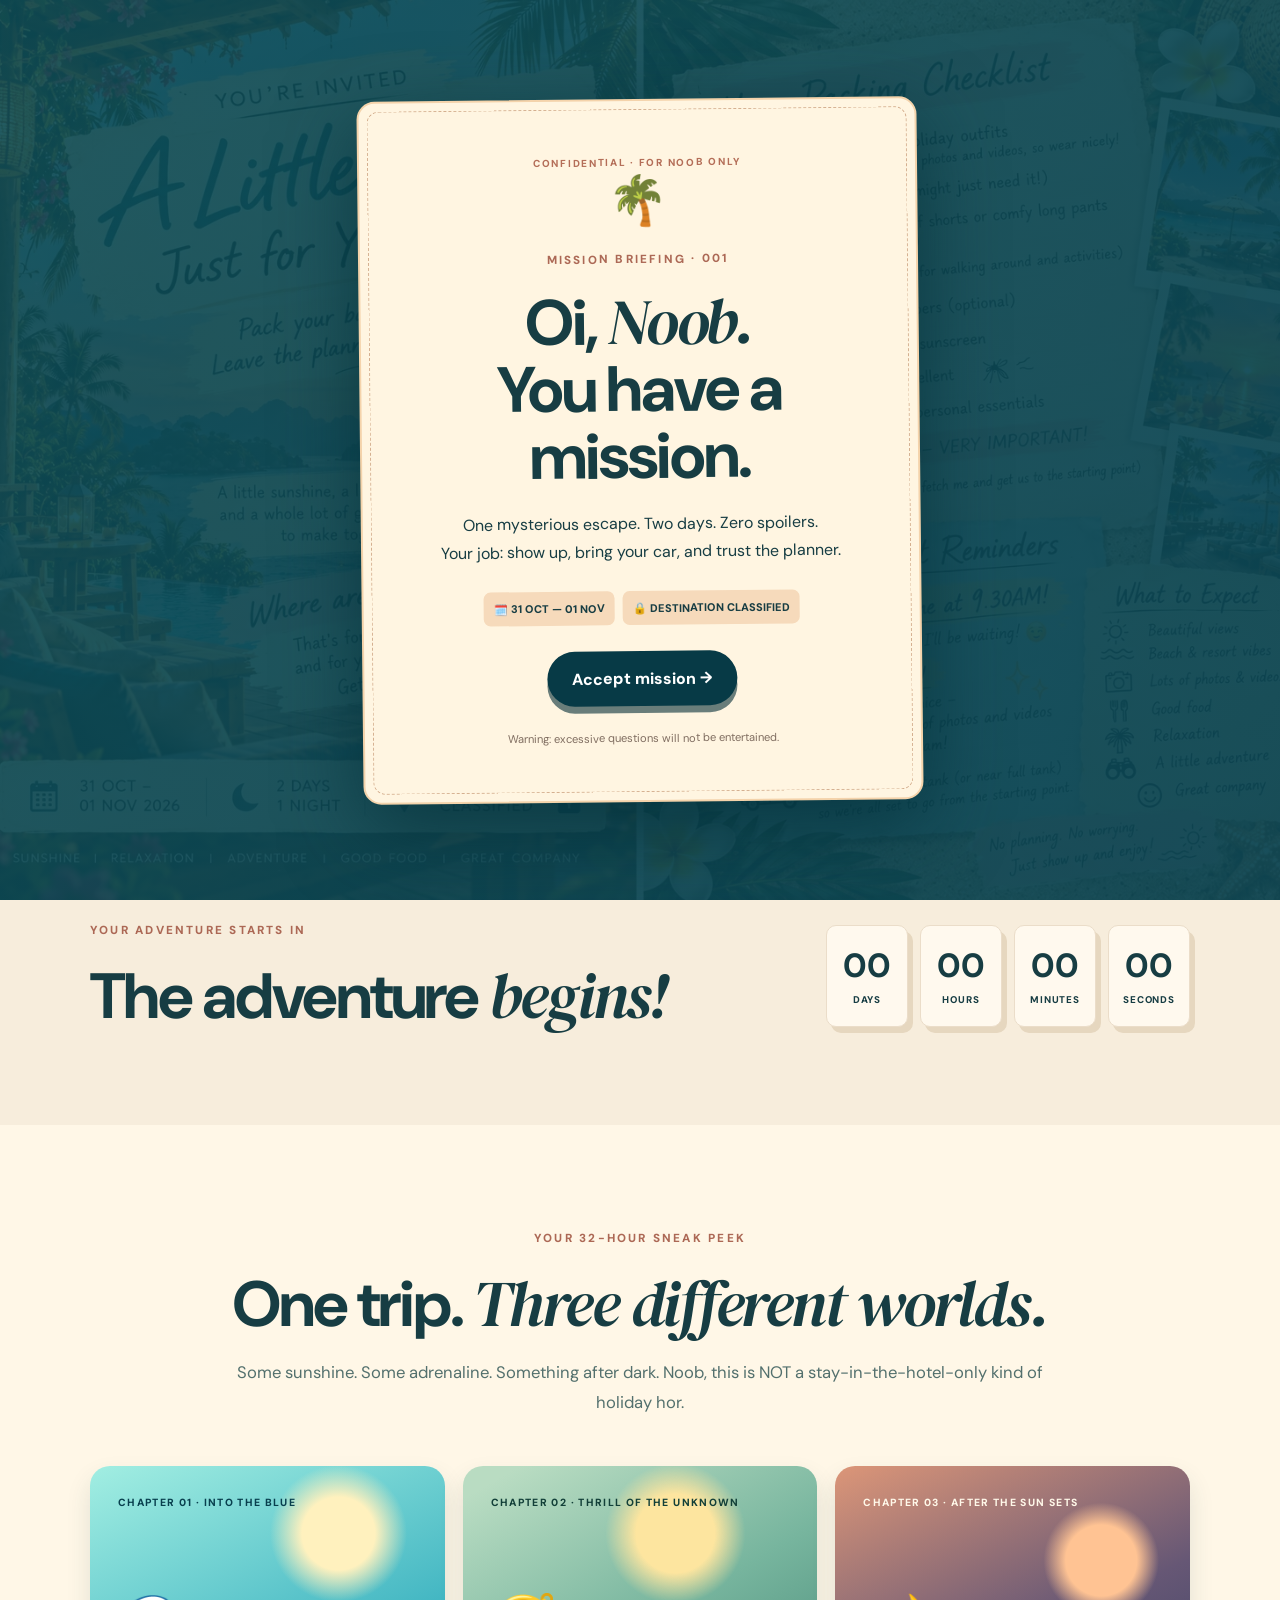
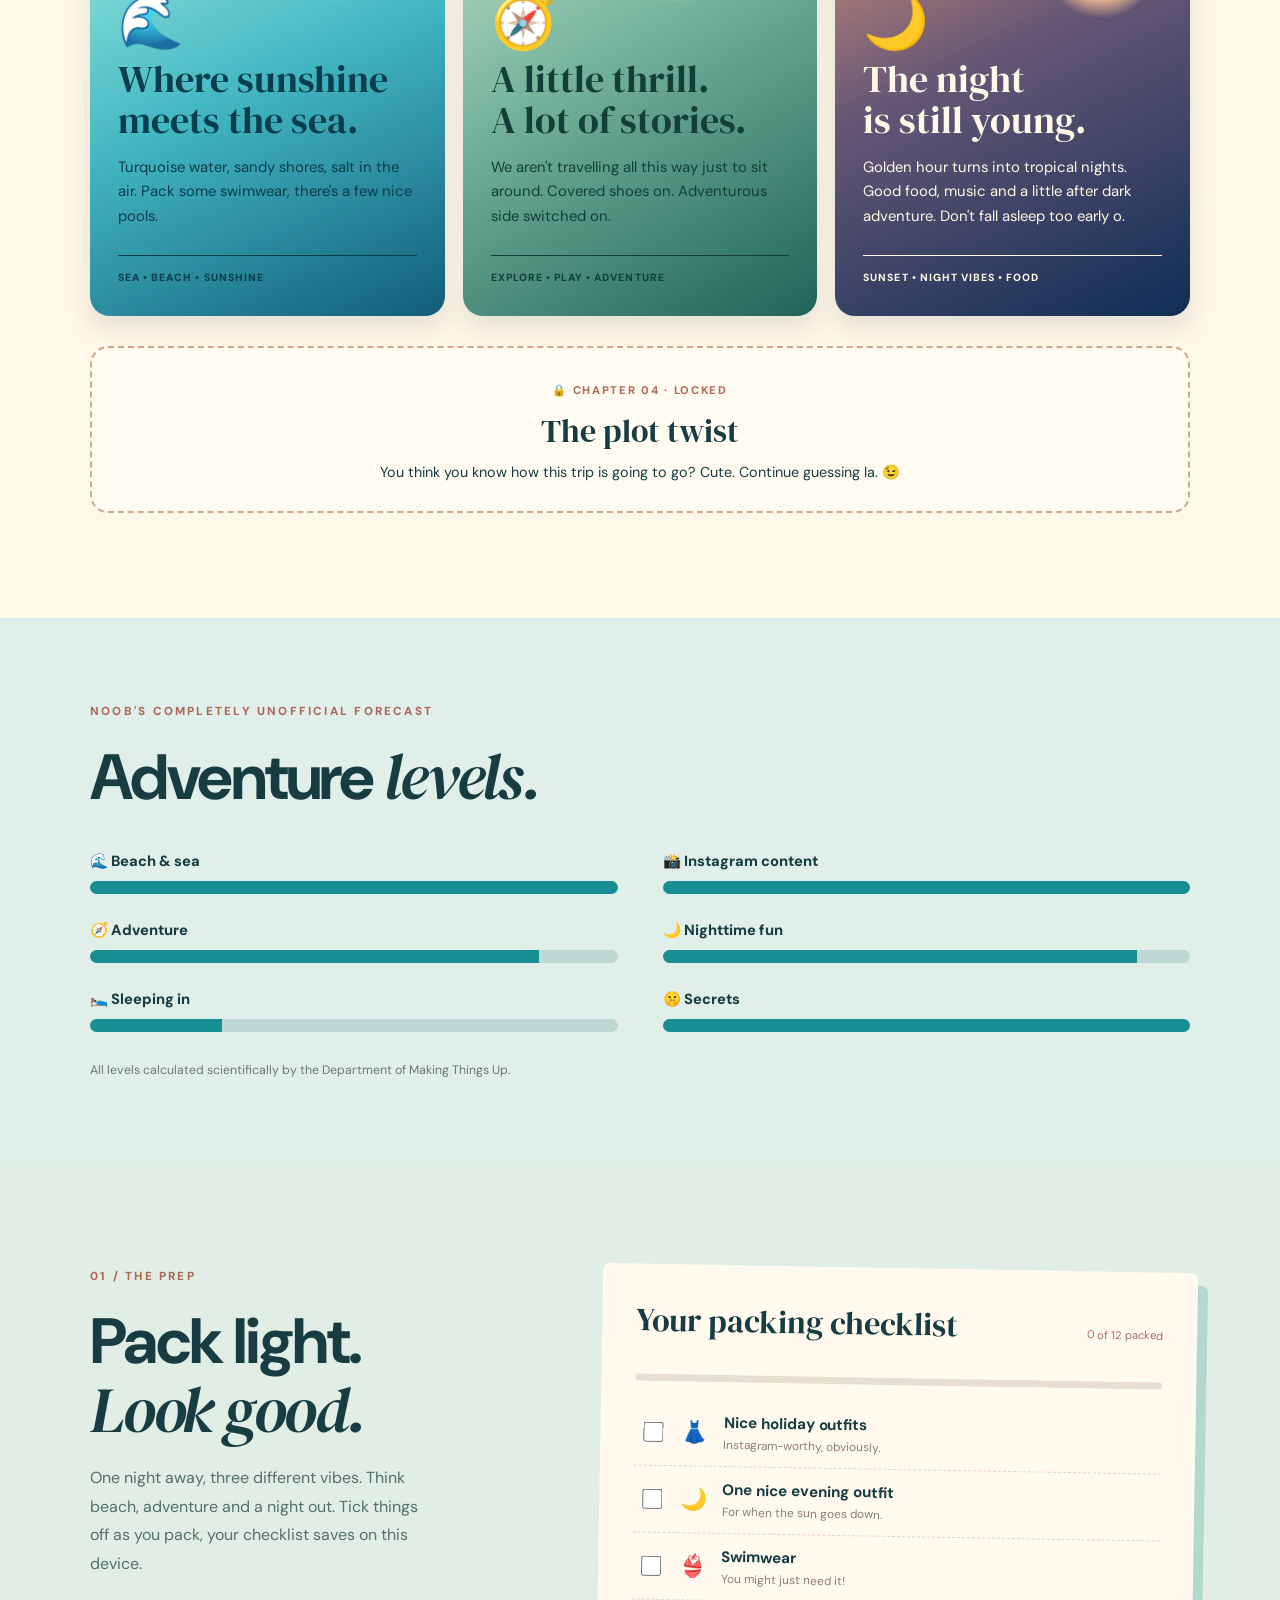
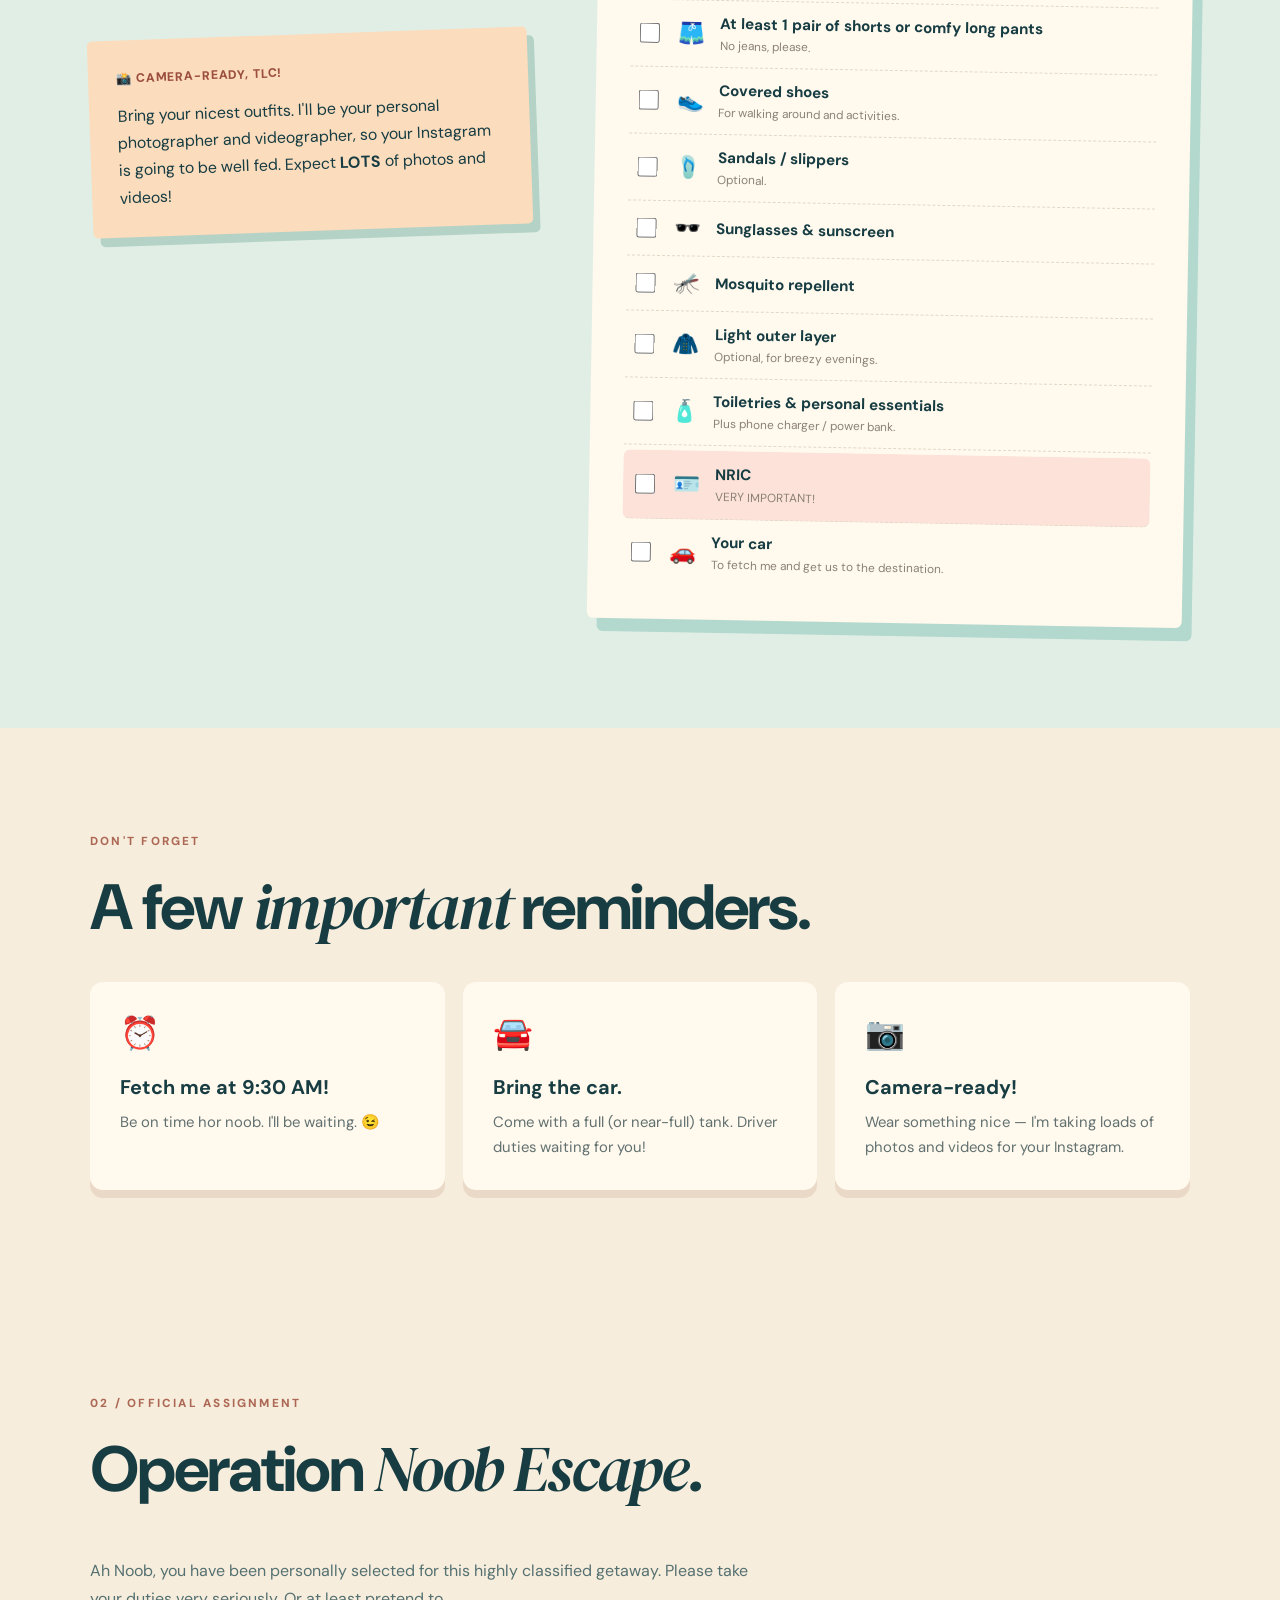
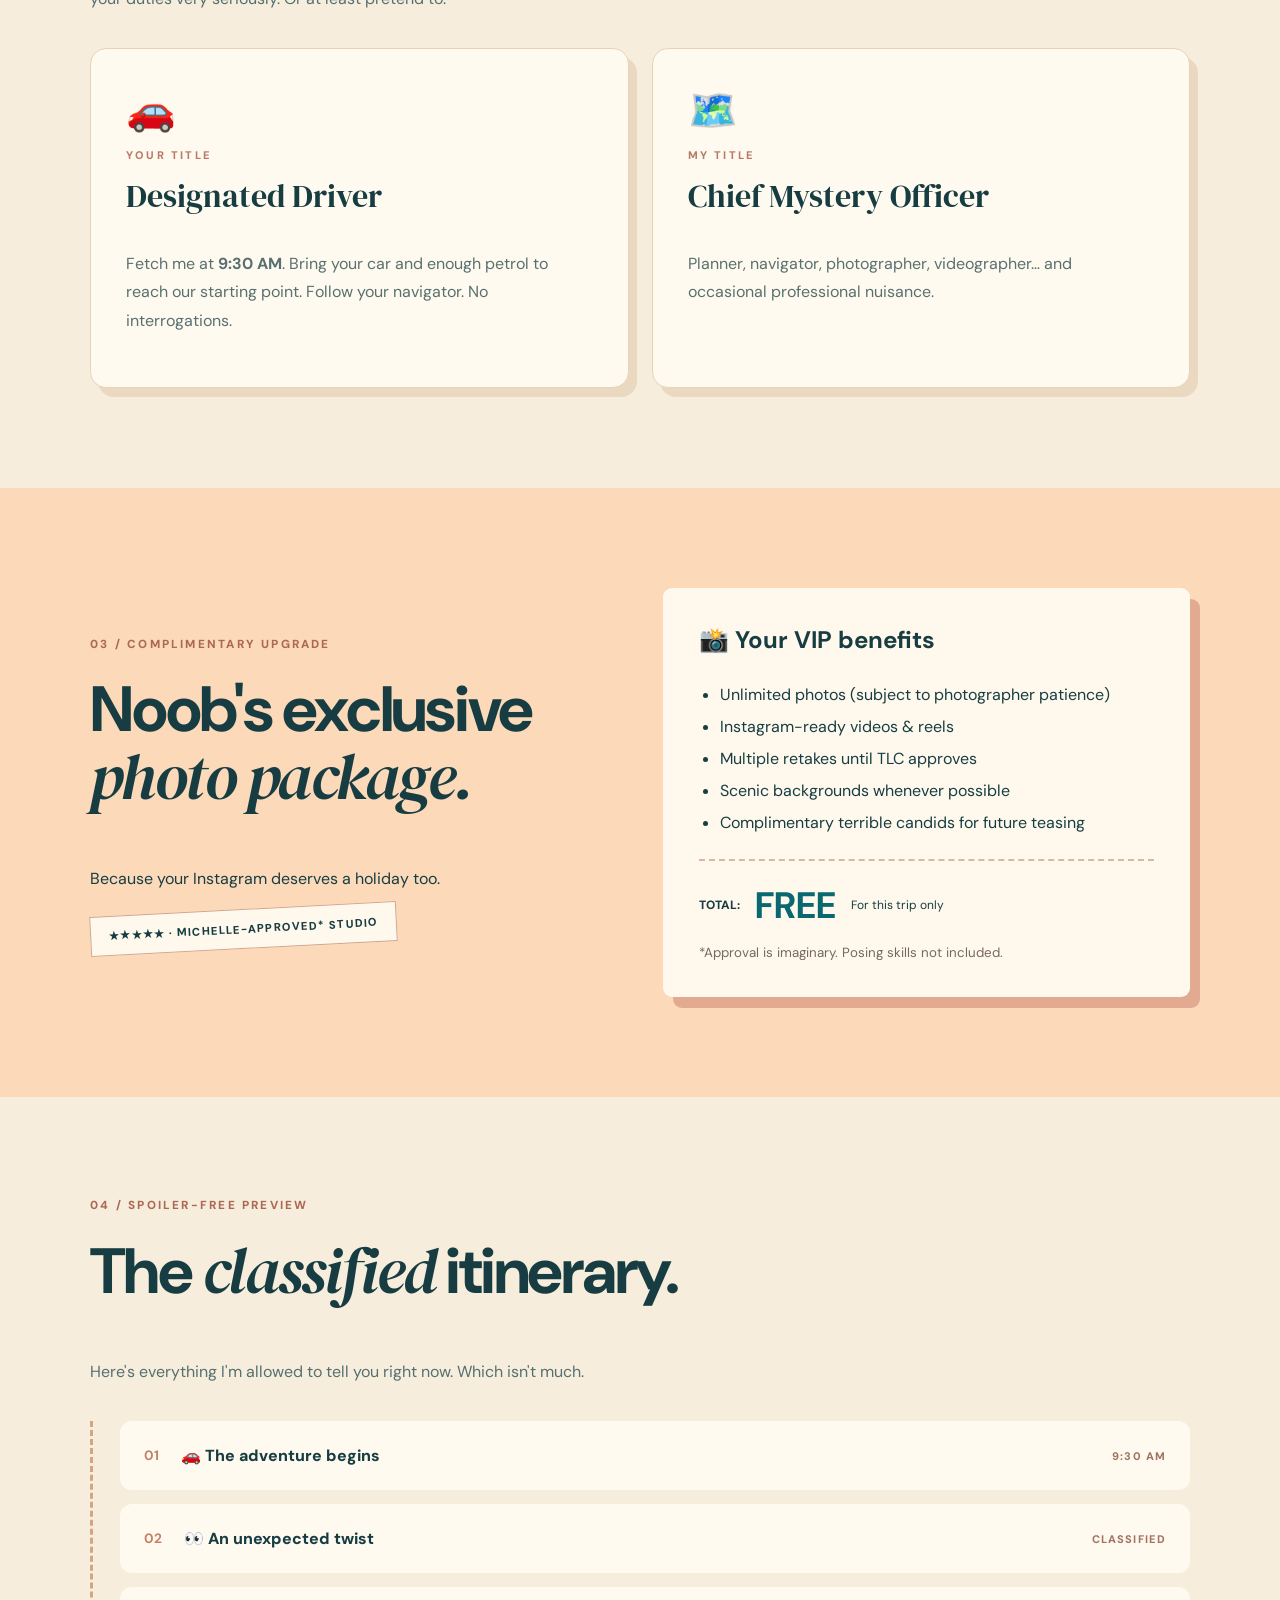
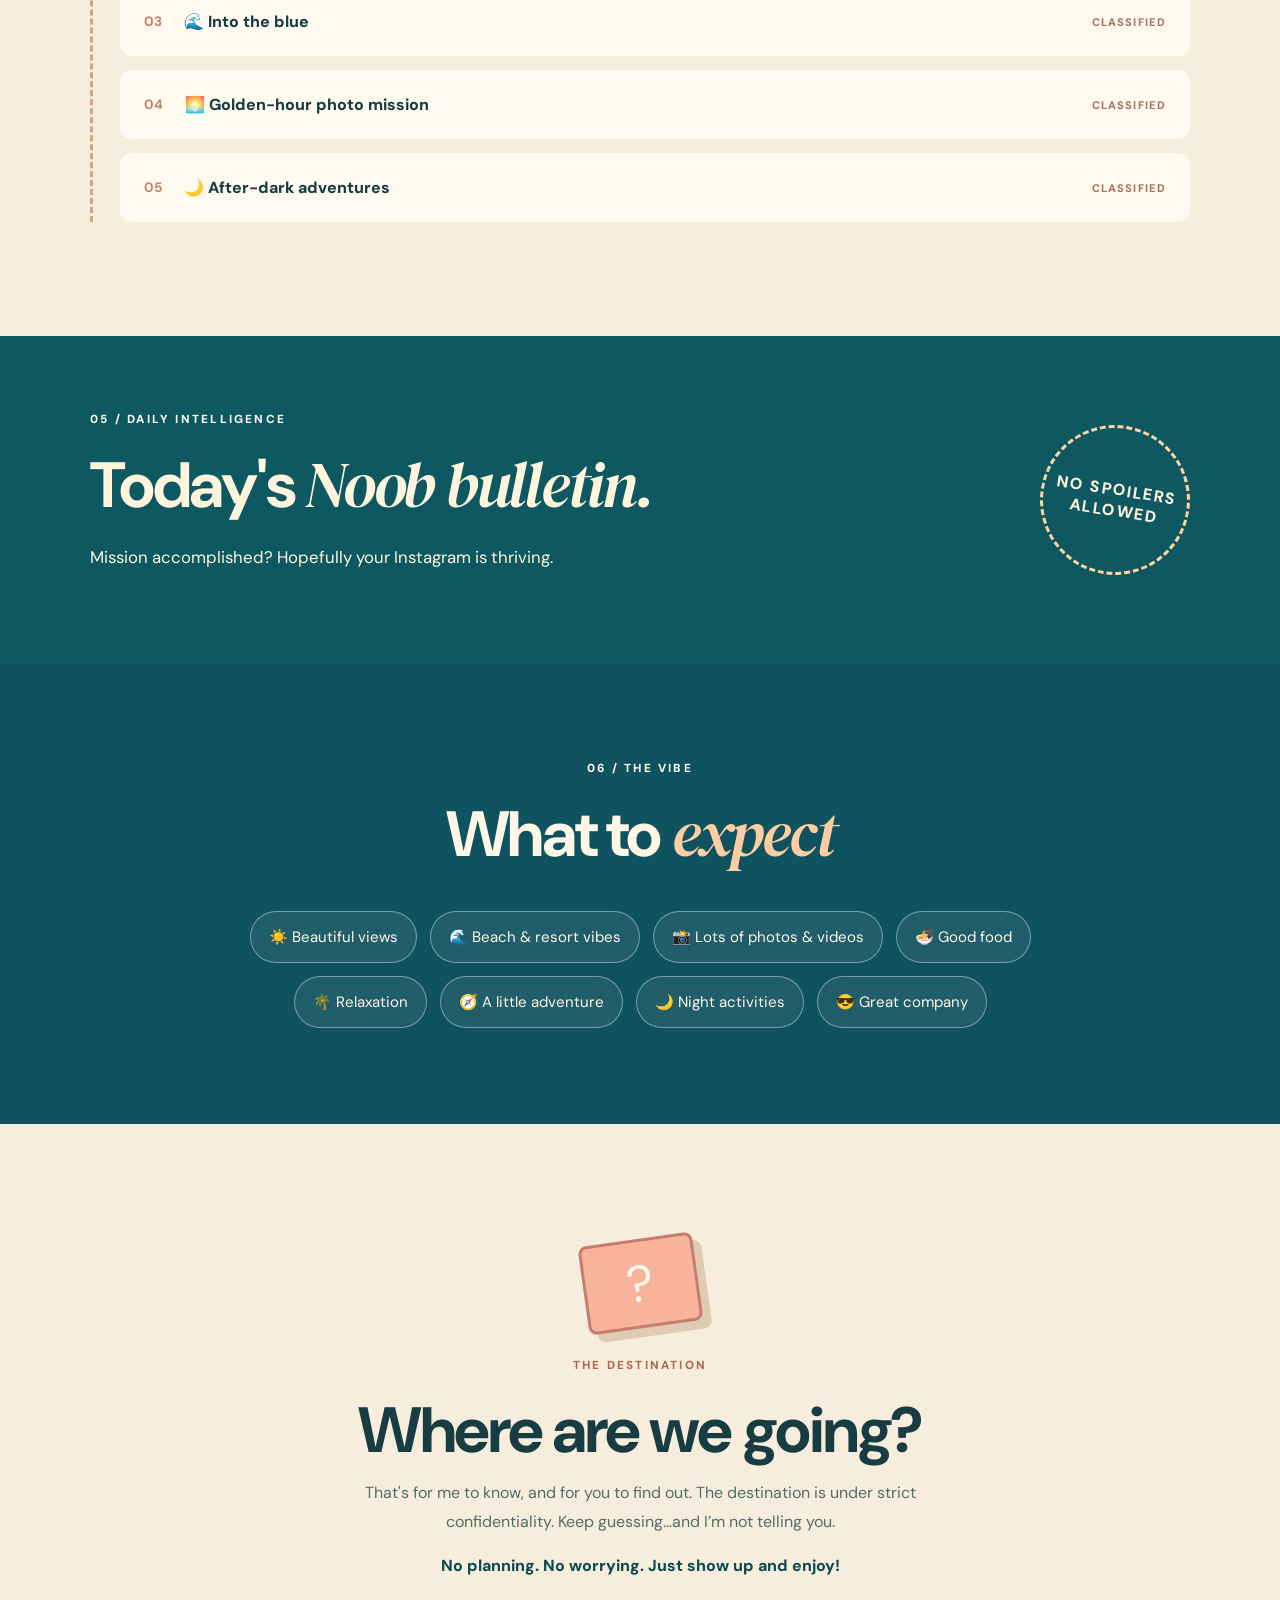
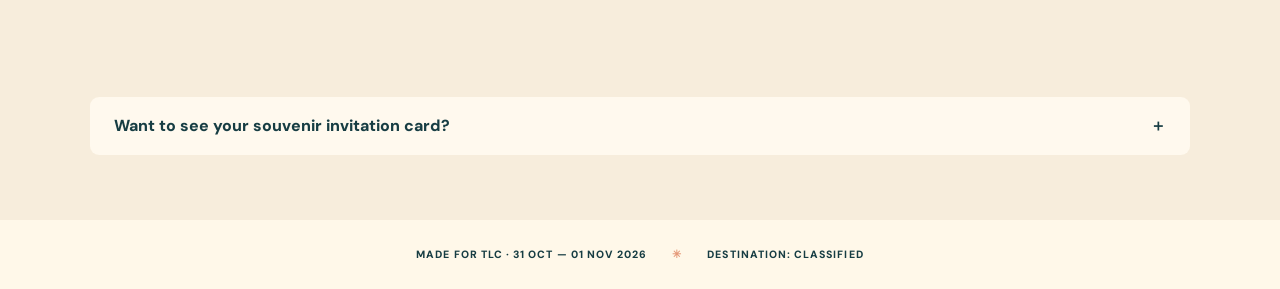
==== commit a110793e: "Update index.html" ====
--- a/index.html
+++ b/index.html
@@ -8,11 +8,11 @@
 <div class="leaf leaf-a" aria-hidden="true">✳</div><div class="leaf leaf-b" aria-hidden="true">✳</div>
 <div class="hero-content"><p class="eyebrow">✦ YOU'RE OFFICIALLY INVITED ✦</p><div class="postmark">TOP SECRET<br>NO PEEKING</div><h1 id="hero-title">A Little <em>Escape</em><span>Just for You, <strong id="noob-trigger" title="Noob approved">Noob.</strong></span></h1><p class="hero-sub">Pack your bags. Leave the planning to me.<br><span>A little sunshine, a little adventure, and a whole lot of good stories.</span></p><div class="hero-actions"><a class="button primary" href="#packing">See what to pack <span>↓</span></a><a class="button secondary" href="#worlds">Your adventure <span>↗</span></a></div></div>
 <div class="wave" aria-hidden="true"></div></section>
-<section class="details wrap"><div class="detail"><span class="tiny-label">WHEN</span><strong>31 Oct – 1 Nov</strong><span>Saturday to Sunday · 2026</span></div><div class="detail"><span class="tiny-label">HOW LONG</span><strong>2 Days, 1 Night</strong><span>Short trip, maximum fun</span></div><div class="detail"><span class="tiny-label">WHERE</span><strong>Classified <span aria-hidden="true">⌁</span></strong><span>Nice try, Noob 😉</span></div></section>
+<section class="details wrap"><div class="detail"><span class="tiny-label">WHEN</span><strong>31 Oct – 1 Nov</strong><span>Saturday to Sunday · 2026</span></div><div class="detail"><span class="tiny-label">HOW LONG</span><strong>2 Days, 1 Night</strong><span>Short trip, maximum fun</span></div><div class="detail"><span class="tiny-label">WHERE</span><strong>Classified <span aria-hidden="true">⌁</span></strong><span>Nice try, TLC 😉</span></div></section>
 <section class="countdown wrap" aria-labelledby="countdown-title"><div><p class="eyebrow dark">YOUR ADVENTURE STARTS IN</p><h2 id="countdown-title">The countdown <em>is on.</em></h2></div><div class="timer" id="timer" role="timer" aria-live="off"><div><b id="days">--</b><small>DAYS</small></div><div><b id="hours">--</b><small>HOURS</small></div><div><b id="minutes">--</b><small>MINUTES</small></div><div><b id="seconds">--</b><small>SECONDS</small></div></div></section>
 
 <section class="worlds-section" id="worlds" aria-labelledby="worlds-title">
- <div class="wrap worlds-intro"><p class="eyebrow dark">YOUR 32-HOUR SNEAK PEEK</p><h2 id="worlds-title">One trip. <em>Three different worlds.</em></h2><p>Some sunshine. Some adrenaline. Something after dark. Noob, this is NOT a stay in the hotel only kind of holiday hor.</p></div>
+ <div class="wrap worlds-intro"><p class="eyebrow dark">YOUR 32-HOUR SNEAK PEEK</p><h2 id="worlds-title">One trip. <em>Three different worlds.</em></h2><p>Some sunshine. Some adrenaline. Something after dark. Noob, this is NOT a stay-in-the-hotel-only kind of holiday hor.</p></div>
  <div class="world-grid wrap">
   <article class="world-card blue-world"><div class="world-number">CHAPTER 01 · INTO THE BLUE</div><div class="world-icon">🌊</div><h3>Where sunshine<br>meets the sea.</h3><p>Turquoise water, sandy shores, salt in the air. Pack some swimwear, there's a few nice pools.</p><span class="world-tag">SEA • BEACH • SUNSHINE</span></article>
   <article class="world-card thrill-world"><div class="world-number">CHAPTER 02 · THRILL OF THE UNKNOWN</div><div class="world-icon">🧭</div><h3>A little thrill.<br>A lot of stories.</h3><p>We aren't travelling all this way just to sit around. Covered shoes on. Adventurous side switched on.</p><span class="world-tag">EXPLORE • PLAY • ADVENTURE</span></article>
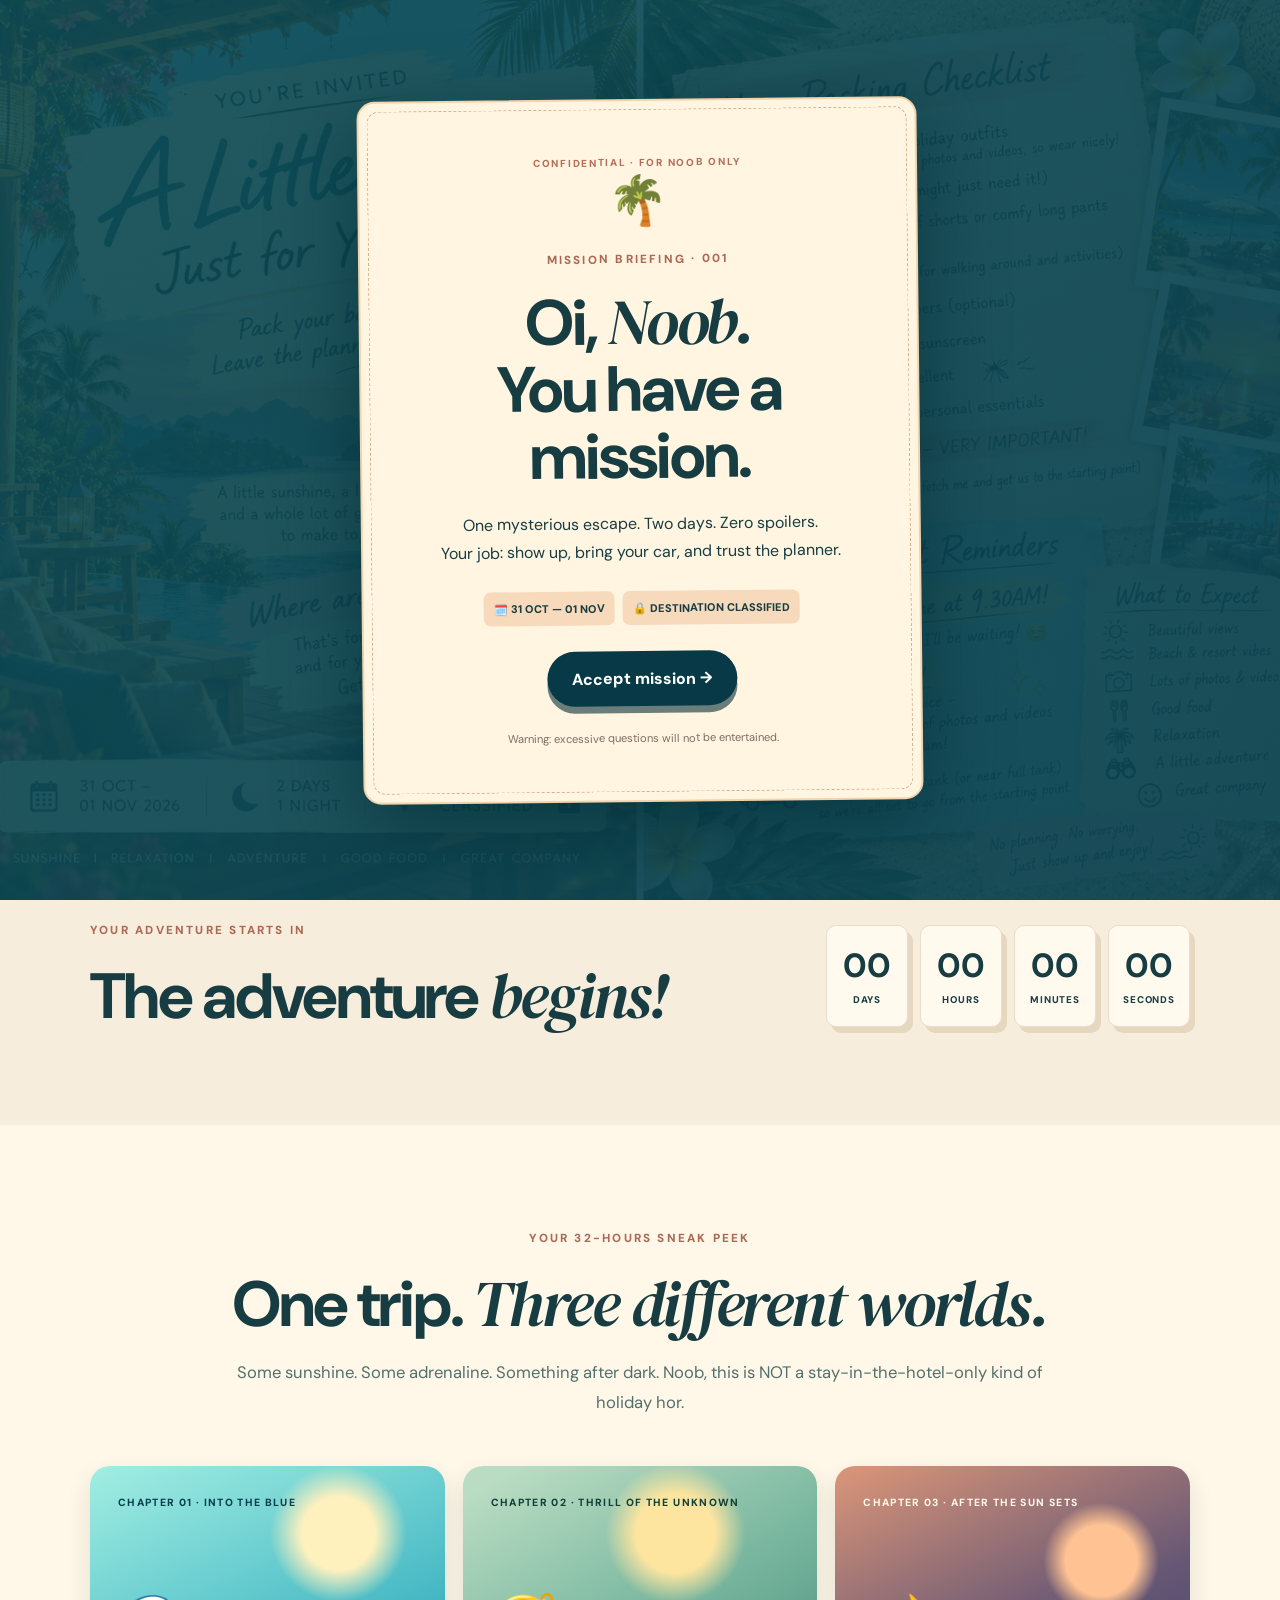
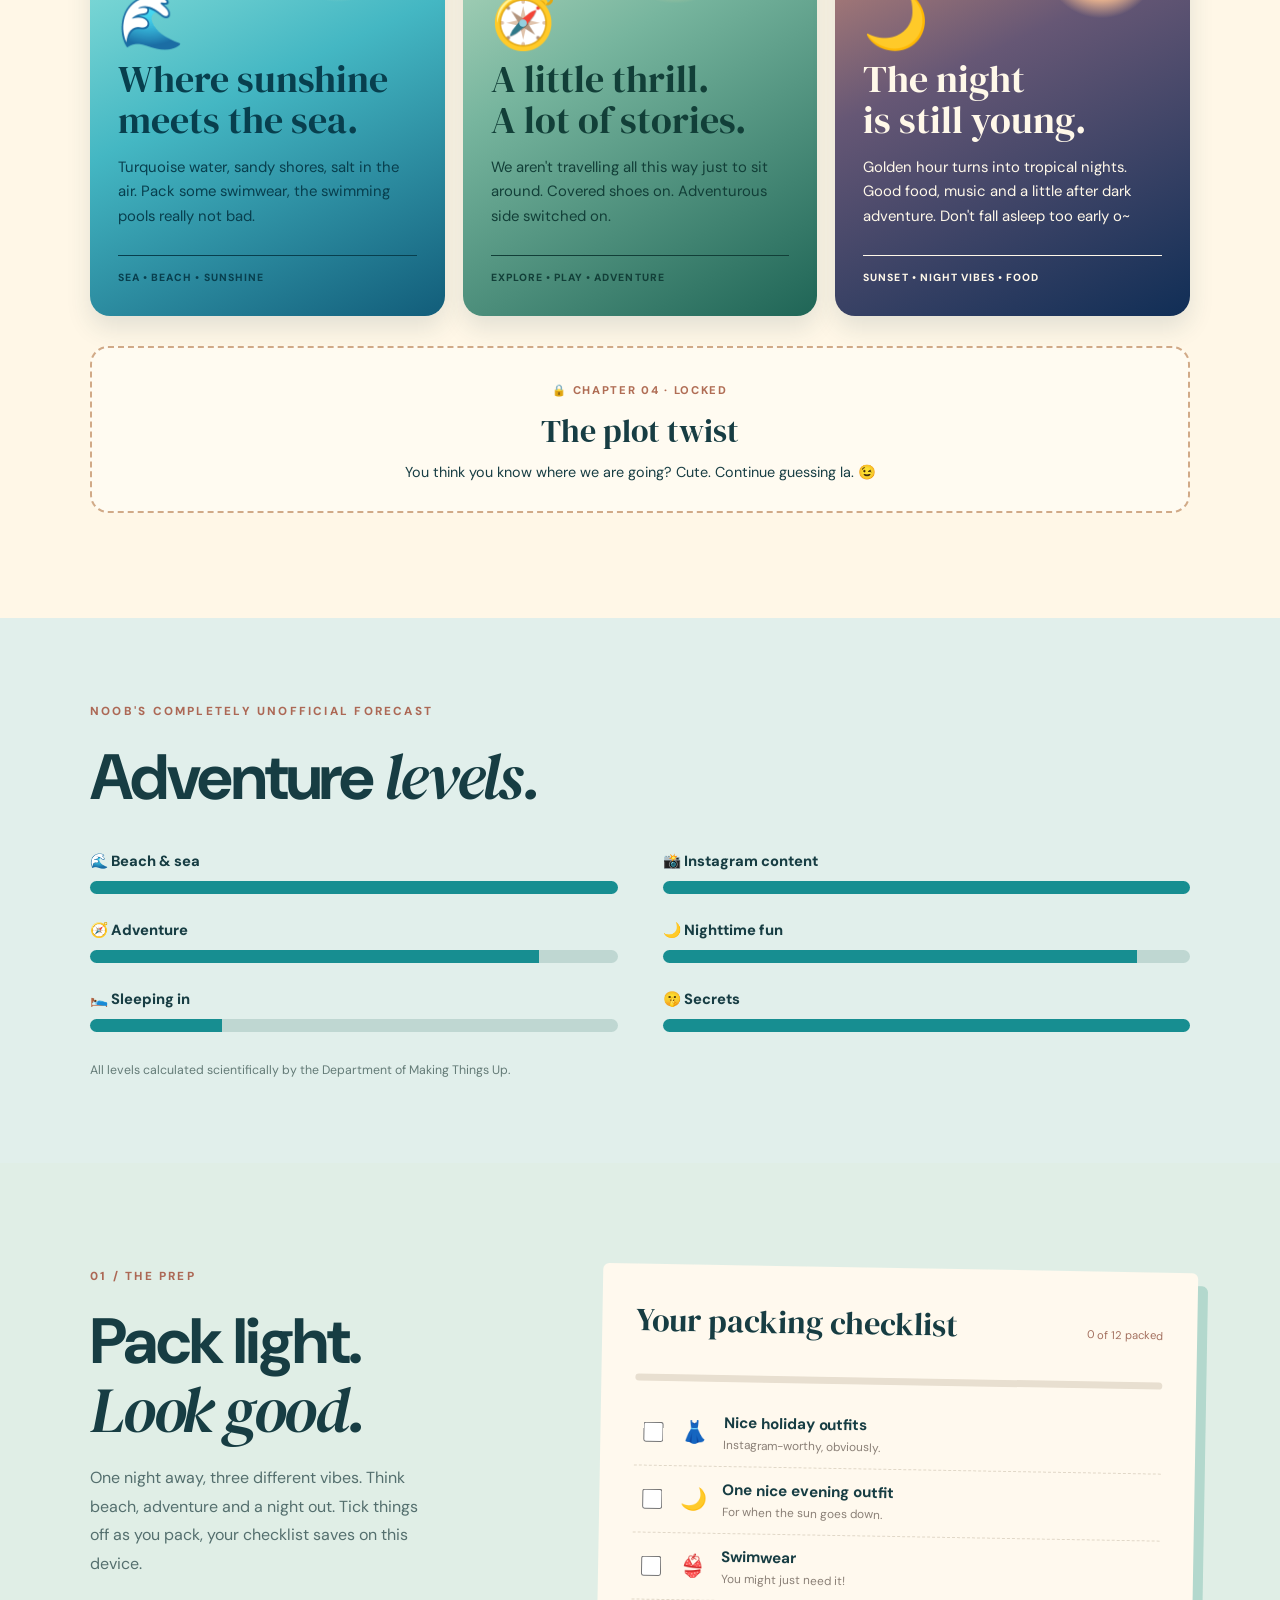
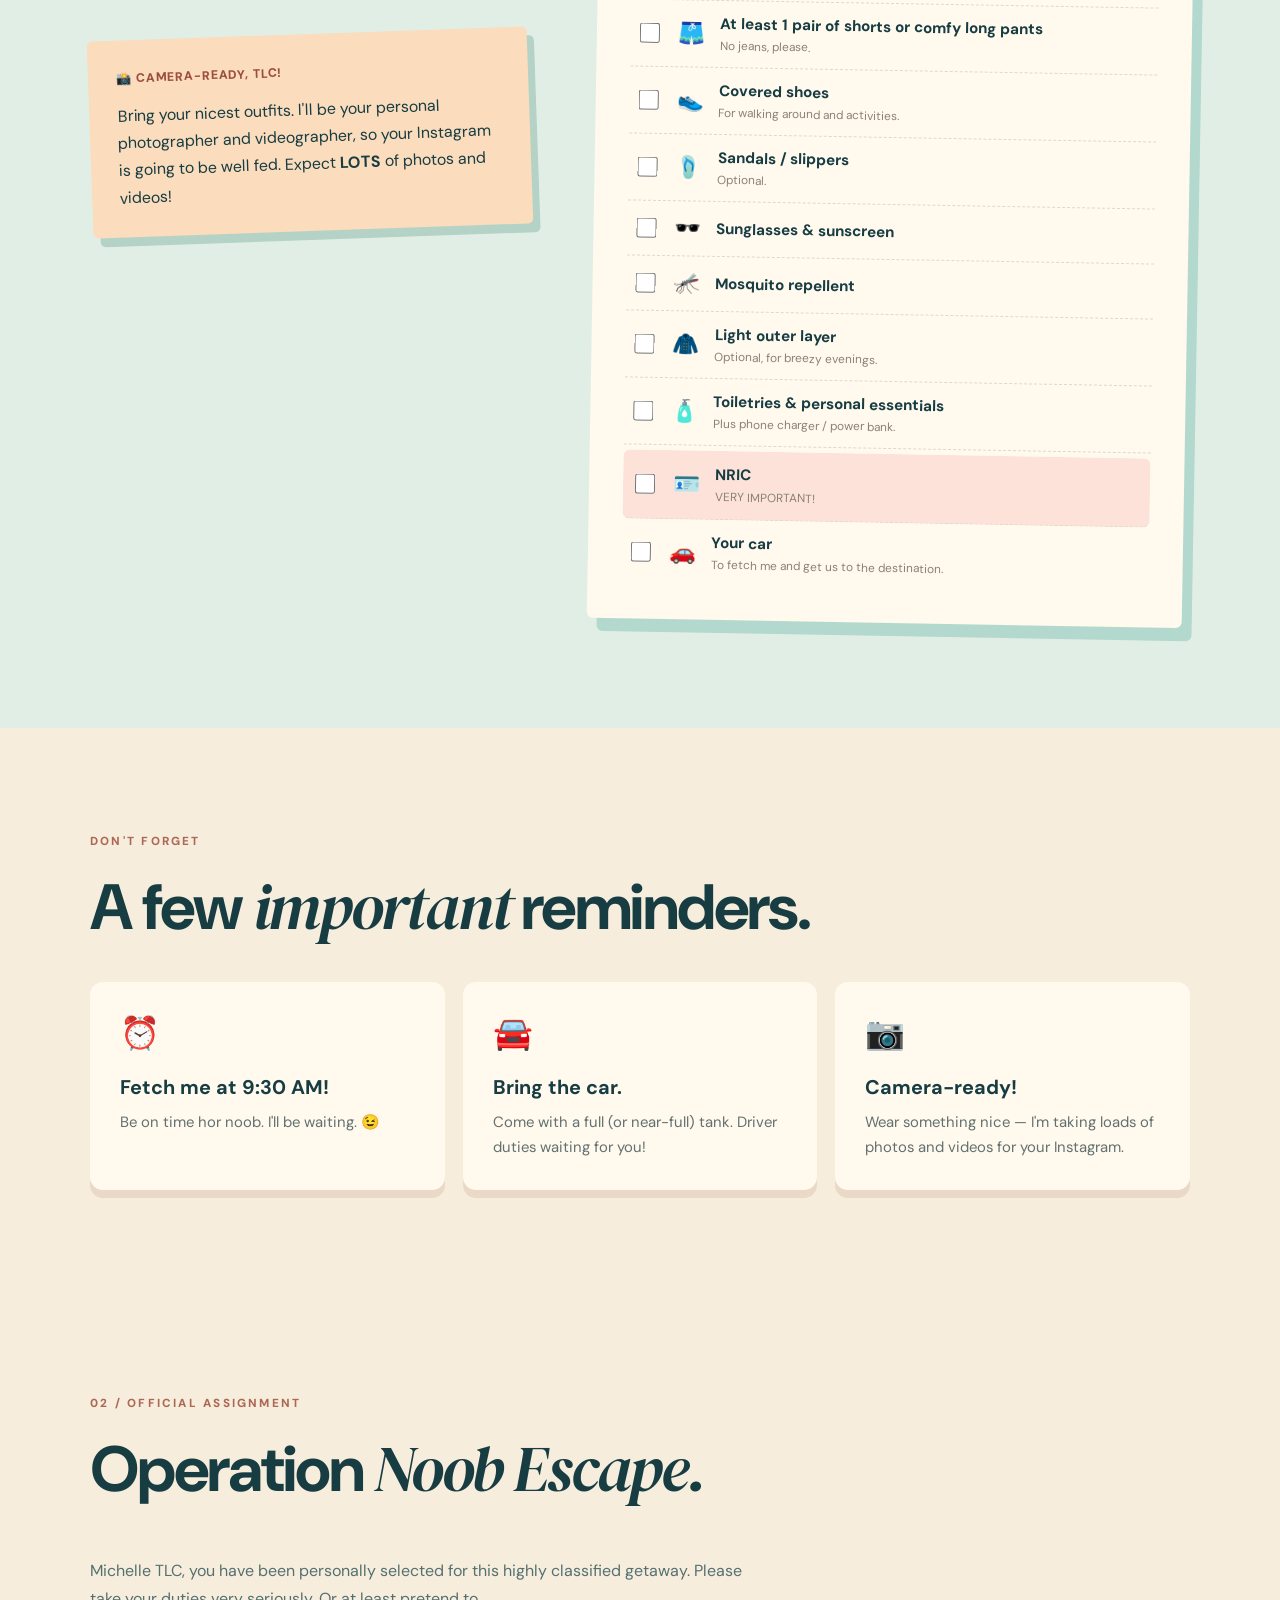
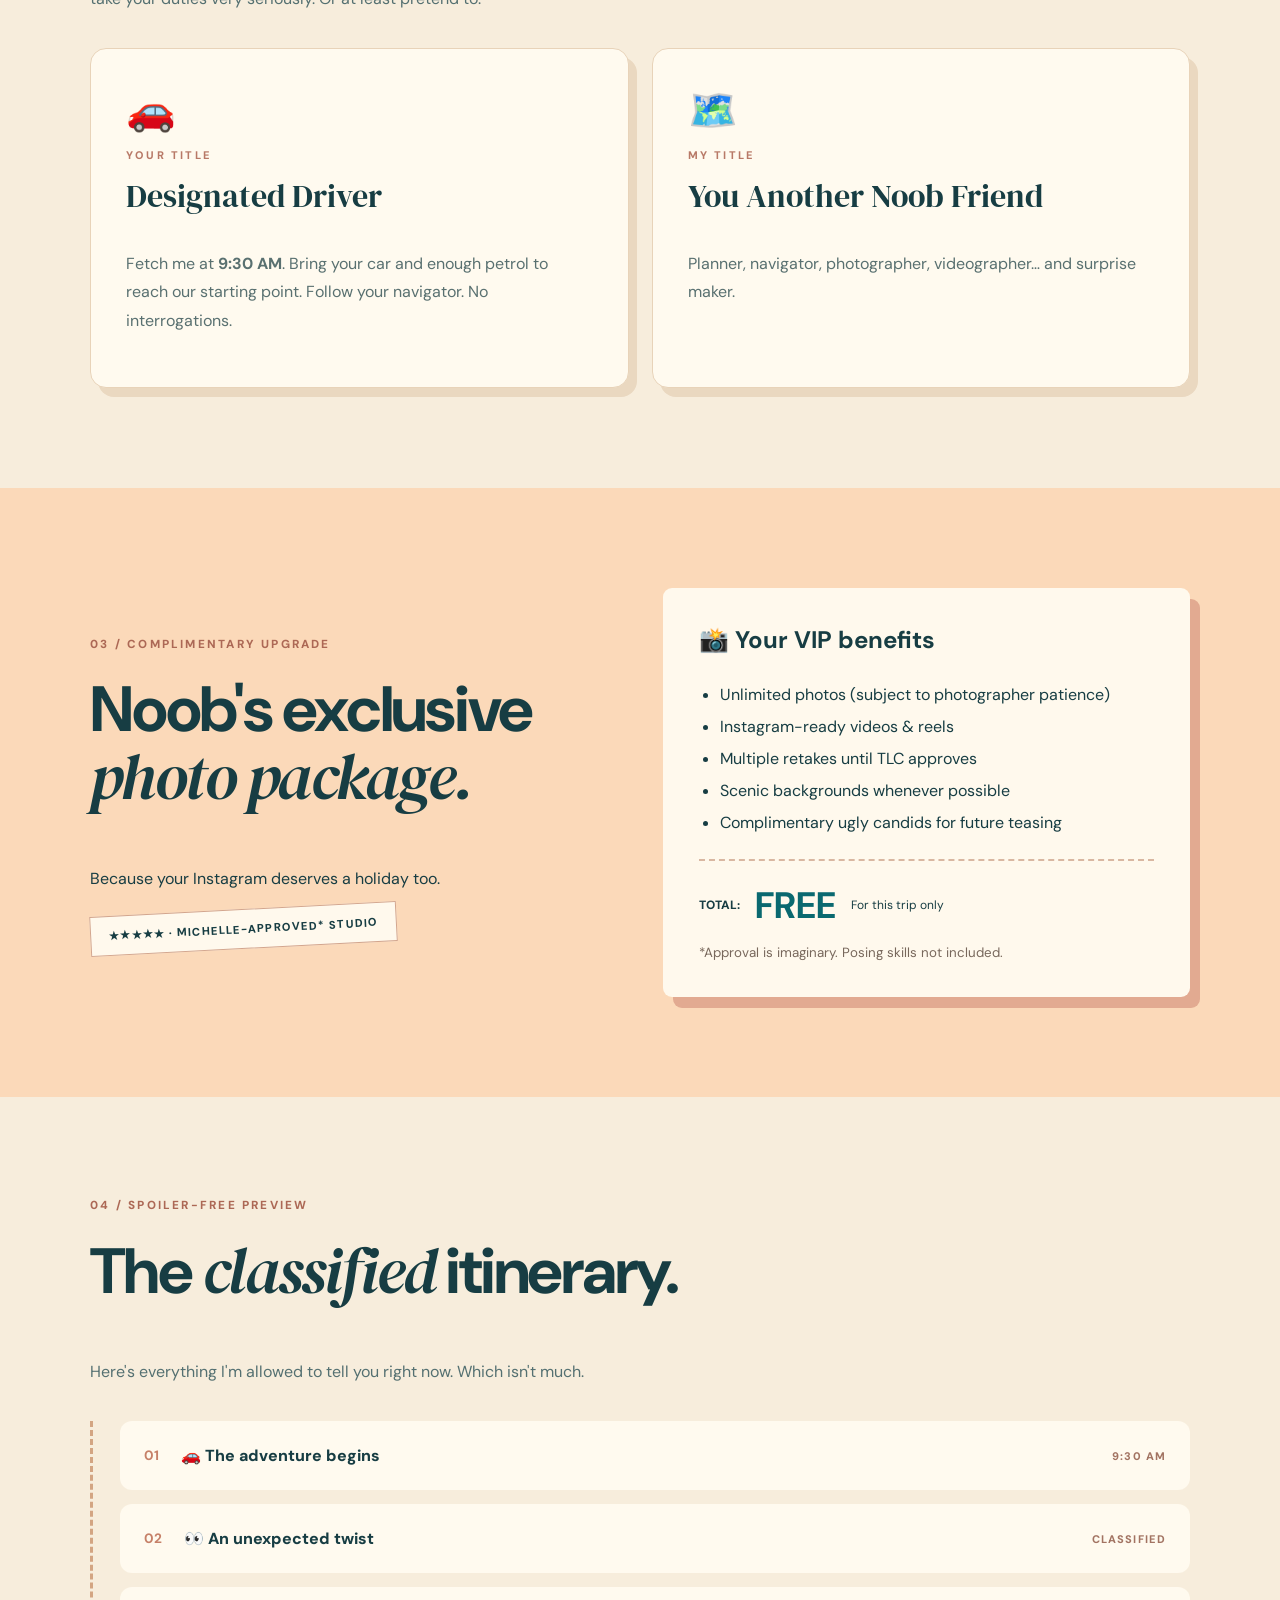
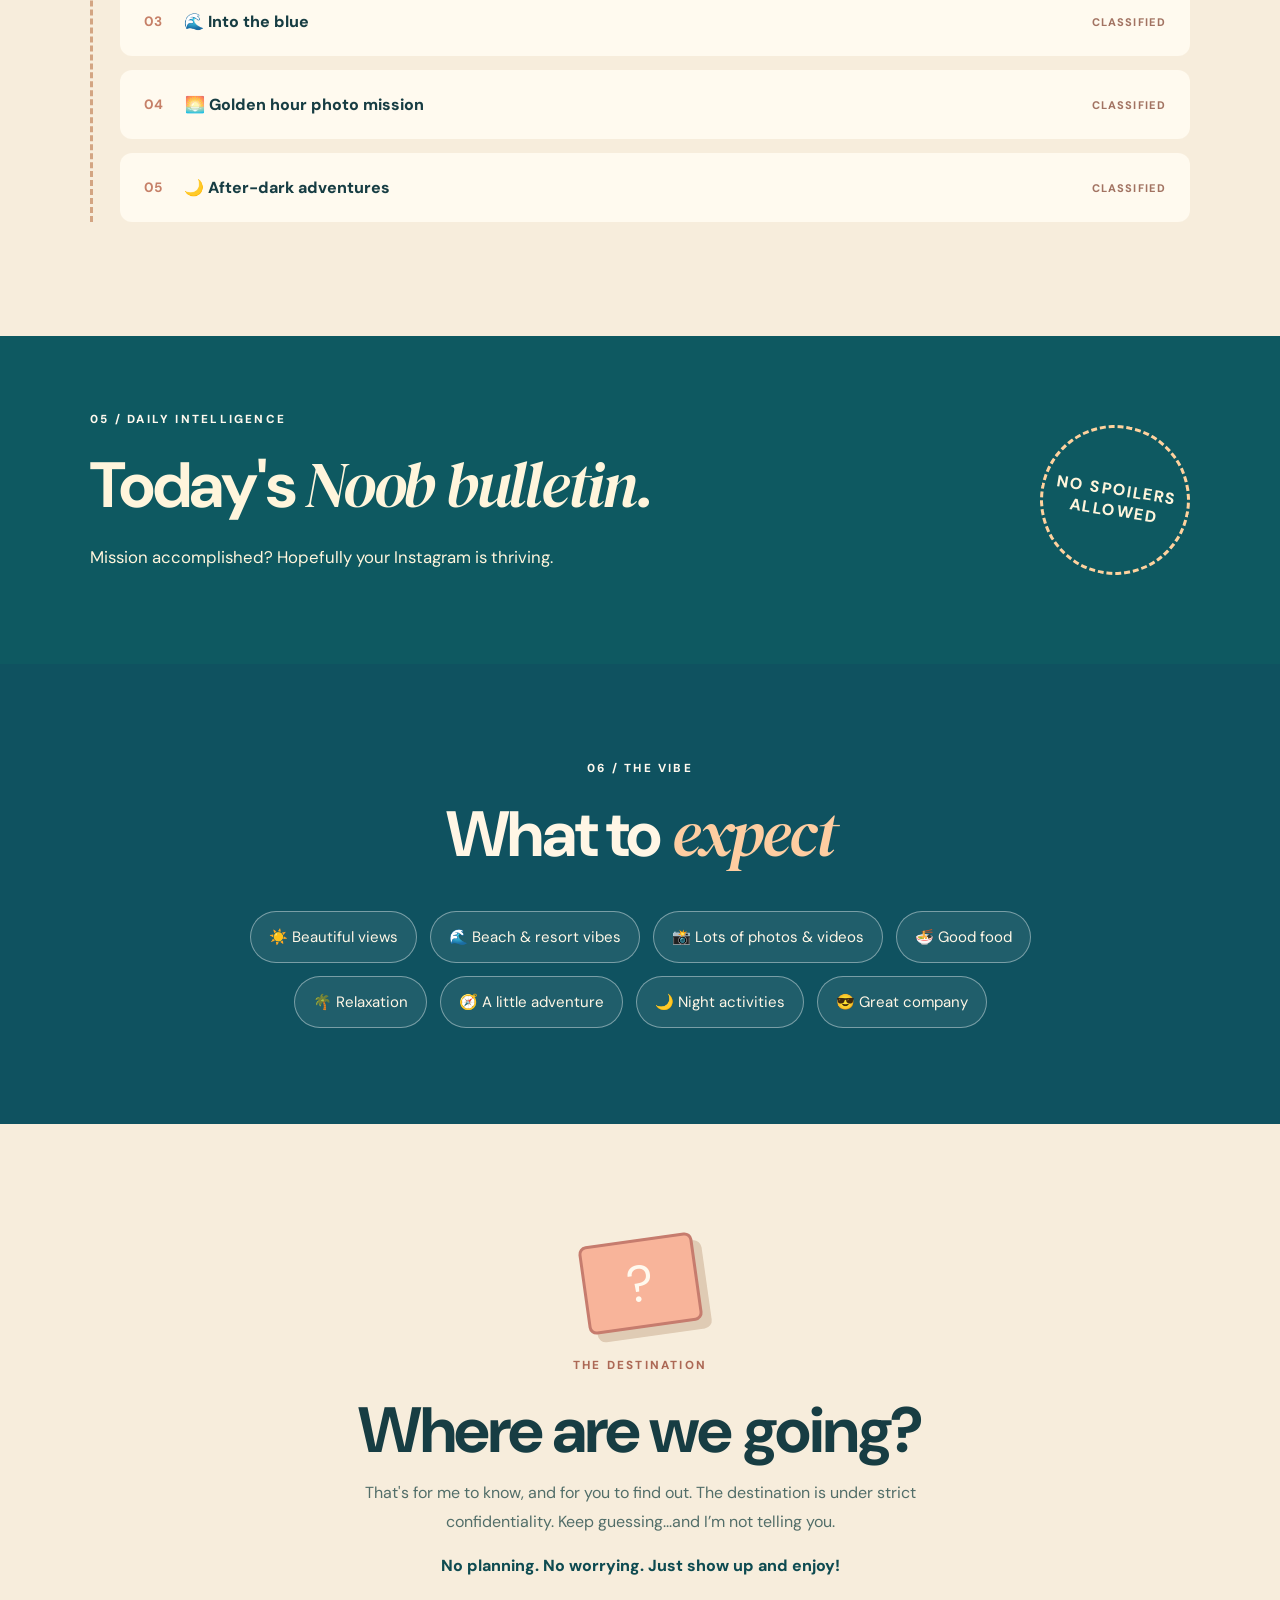
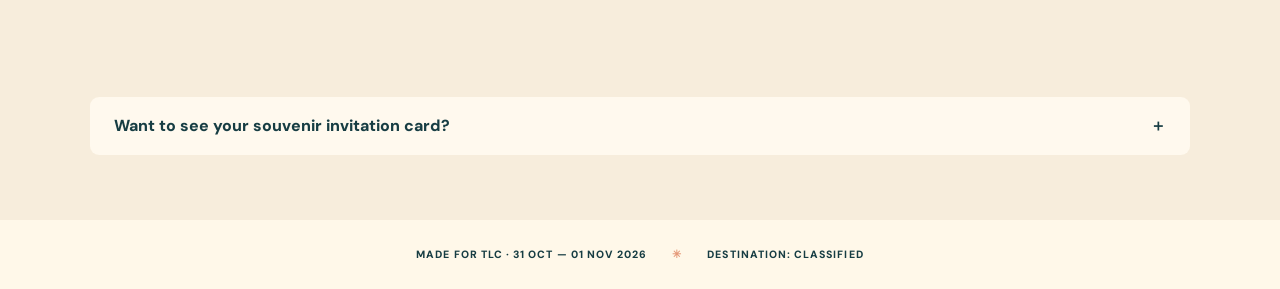
==== commit d3121627: "Update index.html" ====
--- a/index.html
+++ b/index.html
@@ -12,13 +12,13 @@
 <section class="countdown wrap" aria-labelledby="countdown-title"><div><p class="eyebrow dark">YOUR ADVENTURE STARTS IN</p><h2 id="countdown-title">The countdown <em>is on.</em></h2></div><div class="timer" id="timer" role="timer" aria-live="off"><div><b id="days">--</b><small>DAYS</small></div><div><b id="hours">--</b><small>HOURS</small></div><div><b id="minutes">--</b><small>MINUTES</small></div><div><b id="seconds">--</b><small>SECONDS</small></div></div></section>
 
 <section class="worlds-section" id="worlds" aria-labelledby="worlds-title">
- <div class="wrap worlds-intro"><p class="eyebrow dark">YOUR 32-HOUR SNEAK PEEK</p><h2 id="worlds-title">One trip. <em>Three different worlds.</em></h2><p>Some sunshine. Some adrenaline. Something after dark. Noob, this is NOT a stay-in-the-hotel-only kind of holiday hor.</p></div>
+ <div class="wrap worlds-intro"><p class="eyebrow dark">YOUR 32-HOURS SNEAK PEEK</p><h2 id="worlds-title">One trip. <em>Three different worlds.</em></h2><p>Some sunshine. Some adrenaline. Something after dark. Noob, this is NOT a stay-in-the-hotel-only kind of holiday hor.</p></div>
  <div class="world-grid wrap">
-  <article class="world-card blue-world"><div class="world-number">CHAPTER 01 · INTO THE BLUE</div><div class="world-icon">🌊</div><h3>Where sunshine<br>meets the sea.</h3><p>Turquoise water, sandy shores, salt in the air. Pack some swimwear, there's a few nice pools.</p><span class="world-tag">SEA • BEACH • SUNSHINE</span></article>
+  <article class="world-card blue-world"><div class="world-number">CHAPTER 01 · INTO THE BLUE</div><div class="world-icon">🌊</div><h3>Where sunshine<br>meets the sea.</h3><p>Turquoise water, sandy shores, salt in the air. Pack some swimwear, the swimming pools really not bad.</p><span class="world-tag">SEA • BEACH • SUNSHINE</span></article>
   <article class="world-card thrill-world"><div class="world-number">CHAPTER 02 · THRILL OF THE UNKNOWN</div><div class="world-icon">🧭</div><h3>A little thrill.<br>A lot of stories.</h3><p>We aren't travelling all this way just to sit around. Covered shoes on. Adventurous side switched on.</p><span class="world-tag">EXPLORE • PLAY • ADVENTURE</span></article>
-  <article class="world-card night-world"><div class="world-number">CHAPTER 03 · AFTER THE SUN SETS</div><div class="world-icon">🌙</div><h3>The night<br>is still young.</h3><p>Golden hour turns into tropical nights. Good food, music and a little after dark adventure. Don't fall asleep too early o.</p><span class="world-tag">SUNSET • NIGHT VIBES • FOOD</span></article>
+  <article class="world-card night-world"><div class="world-number">CHAPTER 03 · AFTER THE SUN SETS</div><div class="world-icon">🌙</div><h3>The night<br>is still young.</h3><p>Golden hour turns into tropical nights. Good food, music and a little after dark adventure. Don't fall asleep too early o~</p><span class="world-tag">SUNSET • NIGHT VIBES • FOOD</span></article>
  </div>
- <div class="wrap twist-teaser"><span>🔒 CHAPTER 04 · LOCKED</span><strong>The plot twist</strong><p>You think you know how this trip is going to go? Cute. Continue guessing la. 😉</p></div>
+ <div class="wrap twist-teaser"><span>🔒 CHAPTER 04 · LOCKED</span><strong>The plot twist</strong><p>You think you know where we are going? Cute. Continue guessing la. 😉</p></div>
 </section>
 <section class="forecast-section"><div class="wrap"><p class="eyebrow dark">NOOB'S COMPLETELY UNOFFICIAL FORECAST</p><h2>Adventure <em>levels.</em></h2><div class="forecast-grid"><div><span>🌊 Beach & sea</span><b style="--level:100%"></b></div><div><span>📸 Instagram content</span><b style="--level:100%"></b></div><div><span>🧭 Adventure</span><b style="--level:85%"></b></div><div><span>🌙 Nighttime fun</span><b style="--level:90%"></b></div><div><span>🛌 Sleeping in</span><b style="--level:25%"></b></div><div><span>🤫 Secrets</span><b style="--level:100%"></b></div></div><p class="forecast-disclaimer">All levels calculated scientifically by the Department of Making Things Up.</p></div></section>
 <section class="packing-section" id="packing"><div class="wrap grid"><div class="section-intro"><div class="eyebrow dark">01 / THE PREP</div><h2>Pack light.<br><em>Look good.</em></h2><p>One night away, three different vibes. Think beach, adventure and a night out. Tick things off as you pack, your checklist saves on this device.</p><div class="note-card"><span class="sticker">📸 CAMERA-READY, TLC!</span><p>Bring your nicest outfits. I'll be your personal photographer and videographer, so your Instagram is going to be well fed. Expect <strong>LOTS</strong> of photos and videos!</p></div></div><div class="paper checklist"><div class="paper-header"><h3>Your packing checklist</h3><span id="progress">0 of 12 packed</span></div><div class="progress-track"><div id="progress-bar"></div></div><div id="checklist-items">
@@ -36,9 +36,9 @@
 <label><input type="checkbox" data-item="car"><span class="icon">🚗</span><span>Your car<small>To fetch me and get us to the destination.</small></span></label>
 </div></div></div></section>
 <section class="reminders wrap"><div class="eyebrow dark">DON'T FORGET</div><h2>A few <em>important</em> reminders.</h2><div class="reminder-grid"><article class="reminder"><span class="reminder-emoji">⏰</span><h3>Fetch me at 9:30 AM!</h3><p>Be on time hor noob. I'll be waiting. 😉</p></article><article class="reminder"><span class="reminder-emoji">🚘</span><h3>Bring the car.</h3><p>Come with a full (or near-full) tank. Driver duties waiting for you!</p></article><article class="reminder"><span class="reminder-emoji">📷</span><h3>Camera-ready!</h3><p>Wear something nice — I'm taking loads of photos and videos for your Instagram.</p></article></div></section>
-<section class="wrap mission-section" id="mission"><div class="eyebrow dark">02 / OFFICIAL ASSIGNMENT</div><h2>Operation <em>Noob Escape.</em></h2><p class="section-lead">Ah Noob, you have been personally selected for this highly classified getaway. Please take your duties very seriously. Or at least pretend to.</p><div class="mission-grid"><article class="mission-card"><span class="mission-emoji">🚗</span><span class="tiny-label">YOUR TITLE</span><h3>Designated Driver</h3><p>Fetch me at <strong>9:30 AM</strong>. Bring your car and enough petrol to reach our starting point. Follow your navigator. No interrogations.</p></article><article class="mission-card"><span class="mission-emoji">🗺️</span><span class="tiny-label">MY TITLE</span><h3>Chief Mystery Officer</h3><p>Planner, navigator, photographer, videographer… and occasional professional nuisance.</p></article></div></section>
-<section class="perks-section"><div class="wrap perks-grid"><div><div class="eyebrow dark">03 / COMPLIMENTARY UPGRADE</div><h2>Noob's exclusive<br><em>photo package.</em></h2><p>Because your Instagram deserves a holiday too.</p><div class="camera-badge">★★★★★ · MICHELLE-APPROVED* STUDIO</div></div><div class="perks-card"><h3>📸 Your VIP benefits</h3><ul><li>Unlimited photos (subject to photographer patience)</li><li>Instagram-ready videos & reels</li><li>Multiple retakes until TLC approves</li><li>Scenic backgrounds whenever possible</li><li>Complimentary terrible candids for future teasing</li></ul><div class="perk-price">TOTAL: <strong>FREE</strong><span>For this trip only</span></div><small>*Approval is imaginary. Posing skills not included.</small></div></div></section>
-<section class="wrap itinerary-section"><div class="eyebrow dark">04 / SPOILER-FREE PREVIEW</div><h2>The <em>classified</em> itinerary.</h2><p class="section-lead">Here's everything I'm allowed to tell you right now. Which isn't much.</p><div class="stops"><div><b>01</b><span>🚗 The adventure begins</span><i>9:30 AM</i></div><div><b>02</b><span>👀 An unexpected twist</span><i>CLASSIFIED</i></div><div><b>03</b><span>🌊 Into the blue</span><i>CLASSIFIED</i></div><div><b>04</b><span>🌅 Golden-hour photo mission</span><i>CLASSIFIED</i></div><div><b>05</b><span>🌙 After-dark adventures</span><i>CLASSIFIED</i></div></div></section>
+<section class="wrap mission-section" id="mission"><div class="eyebrow dark">02 / OFFICIAL ASSIGNMENT</div><h2>Operation <em>Noob Escape.</em></h2><p class="section-lead">Michelle TLC, you have been personally selected for this highly classified getaway. Please take your duties very seriously. Or at least pretend to.</p><div class="mission-grid"><article class="mission-card"><span class="mission-emoji">🚗</span><span class="tiny-label">YOUR TITLE</span><h3>Designated Driver</h3><p>Fetch me at <strong>9:30 AM</strong>. Bring your car and enough petrol to reach our starting point. Follow your navigator. No interrogations.</p></article><article class="mission-card"><span class="mission-emoji">🗺️</span><span class="tiny-label">MY TITLE</span><h3>You Another Noob Friend</h3><p>Planner, navigator, photographer, videographer… and surprise maker.</p></article></div></section>
+<section class="perks-section"><div class="wrap perks-grid"><div><div class="eyebrow dark">03 / COMPLIMENTARY UPGRADE</div><h2>Noob's exclusive<br><em>photo package.</em></h2><p>Because your Instagram deserves a holiday too.</p><div class="camera-badge">★★★★★ · MICHELLE-APPROVED* STUDIO</div></div><div class="perks-card"><h3>📸 Your VIP benefits</h3><ul><li>Unlimited photos (subject to photographer patience)</li><li>Instagram-ready videos & reels</li><li>Multiple retakes until TLC approves</li><li>Scenic backgrounds whenever possible</li><li>Complimentary ugly candids for future teasing</li></ul><div class="perk-price">TOTAL: <strong>FREE</strong><span>For this trip only</span></div><small>*Approval is imaginary. Posing skills not included.</small></div></div></section>
+<section class="wrap itinerary-section"><div class="eyebrow dark">04 / SPOILER-FREE PREVIEW</div><h2>The <em>classified</em> itinerary.</h2><p class="section-lead">Here's everything I'm allowed to tell you right now. Which isn't much.</p><div class="stops"><div><b>01</b><span>🚗 The adventure begins</span><i>9:30 AM</i></div><div><b>02</b><span>👀 An unexpected twist</span><i>CLASSIFIED</i></div><div><b>03</b><span>🌊 Into the blue</span><i>CLASSIFIED</i></div><div><b>04</b><span>🌅 Golden hour photo mission</span><i>CLASSIFIED</i></div><div><b>05</b><span>🌙 After-dark adventures</span><i>CLASSIFIED</i></div></div></section>
 <section class="daily-section"><div class="wrap daily-inner"><div><div class="eyebrow">05 / DAILY INTELLIGENCE</div><h2>Today's <em>Noob bulletin.</em></h2><p id="daily-hint">Your mystery briefing is loading...</p></div><span class="daily-stamp">NO SPOILERS<br>ALLOWED</span></div></section>
 <section class="expect-section"><div class="wrap"><div class="eyebrow">06 / THE VIBE</div><h2>What to <em>expect</em></h2><div class="vibes"><span>☀️ Beautiful views</span><span>🌊 Beach & resort vibes</span><span>📸 Lots of photos & videos</span><span>🍜 Good food</span><span>🌴 Relaxation</span><span>🧭 A little adventure</span><span>🌙 Night activities</span><span>😎 Great company</span></div></div></section>
 <section class="mystery wrap" id="mystery"><div class="envelope"><span>?</span></div><p class="eyebrow dark">THE DESTINATION</p><h2>Where are we going?</h2><p>That's for me to know, and for you to find out. The destination is under strict confidentiality. Keep guessing...and I’m not telling you.</p><p class="mystery-closer">No planning. No worrying. Just show up and enjoy!</p></section>
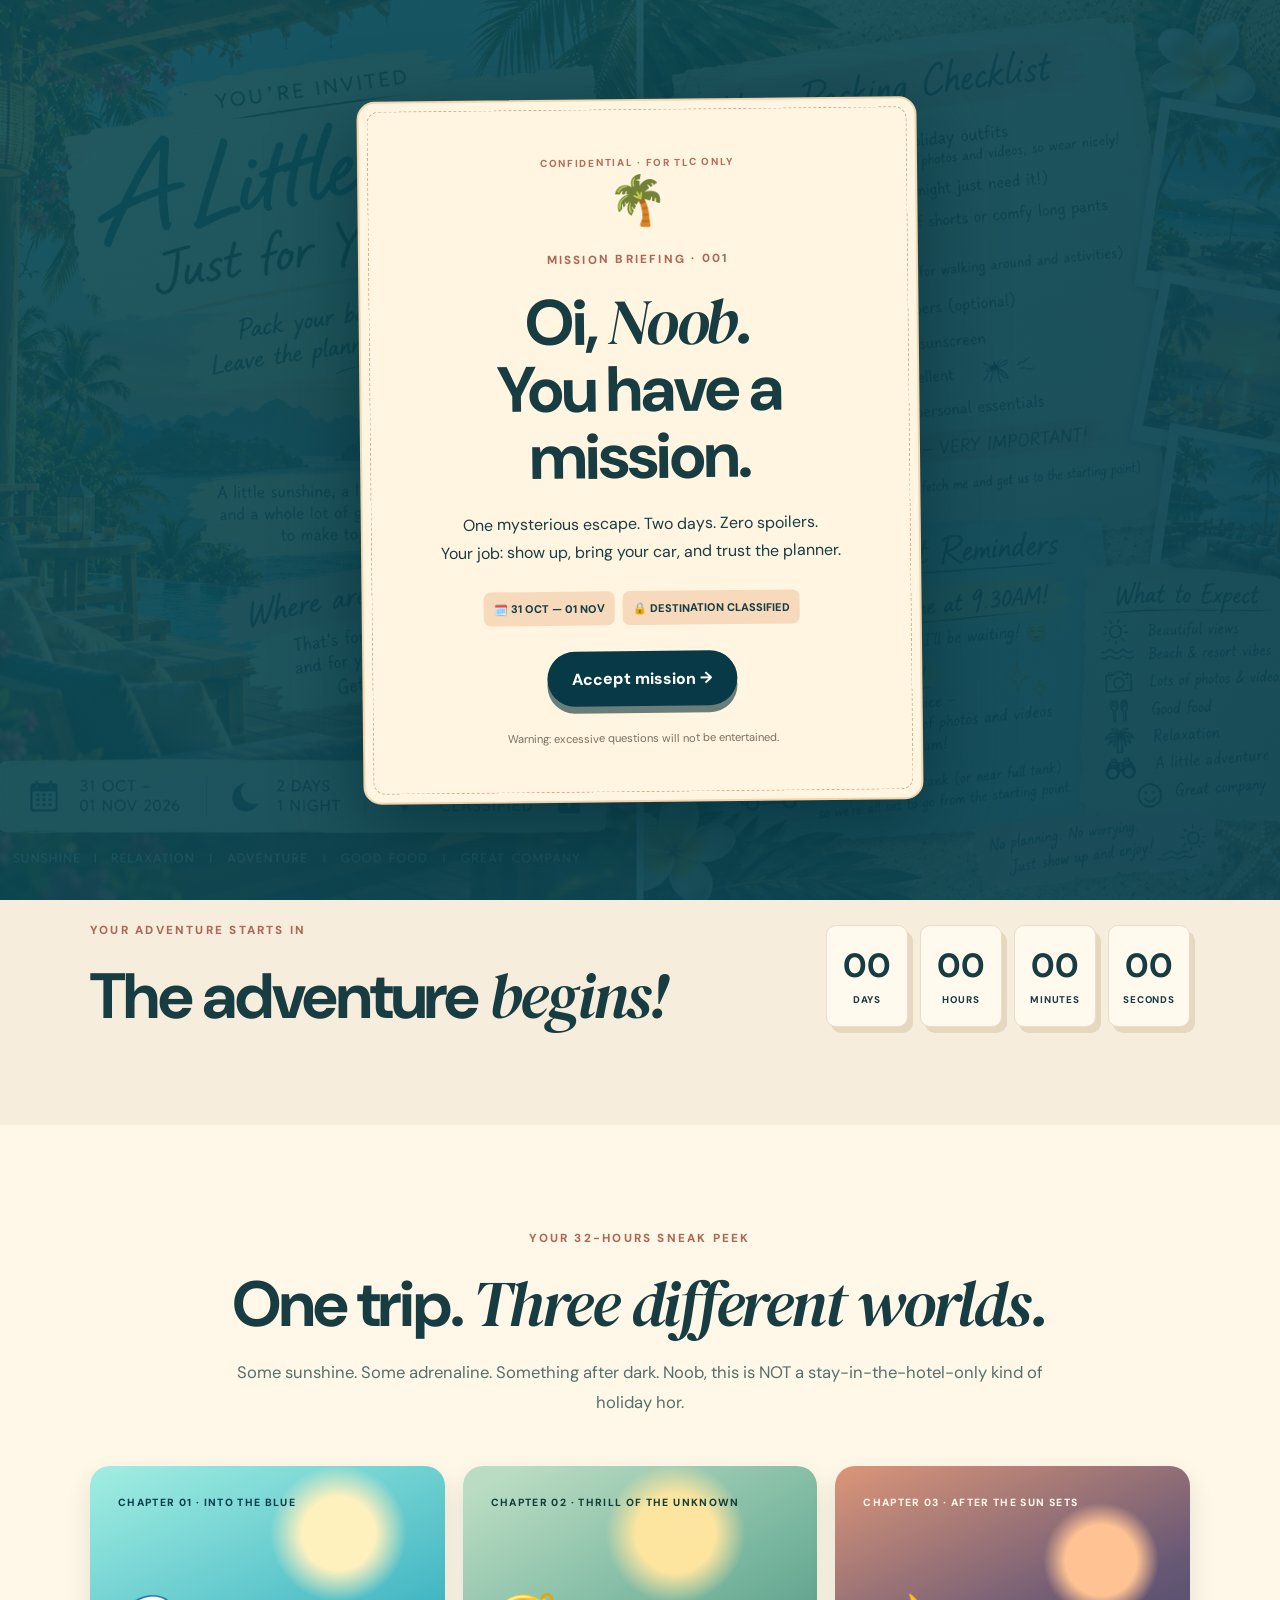
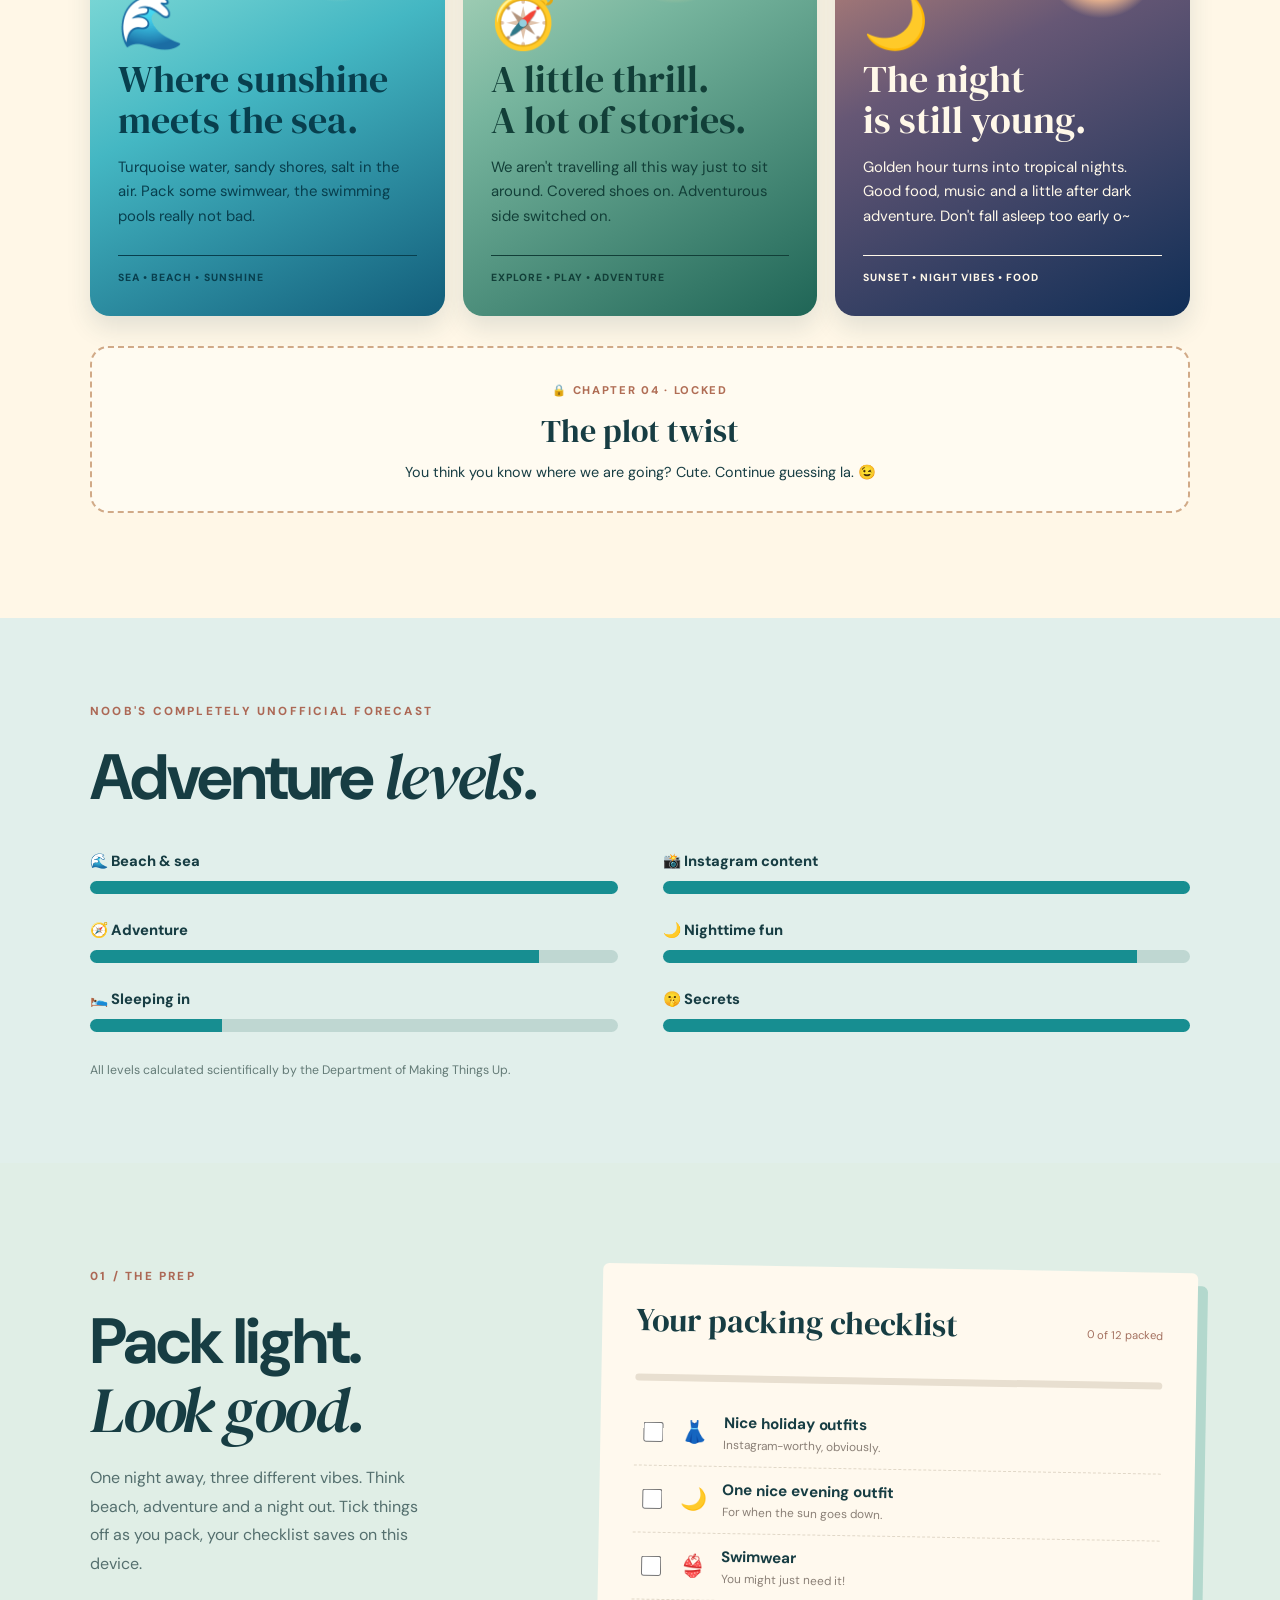
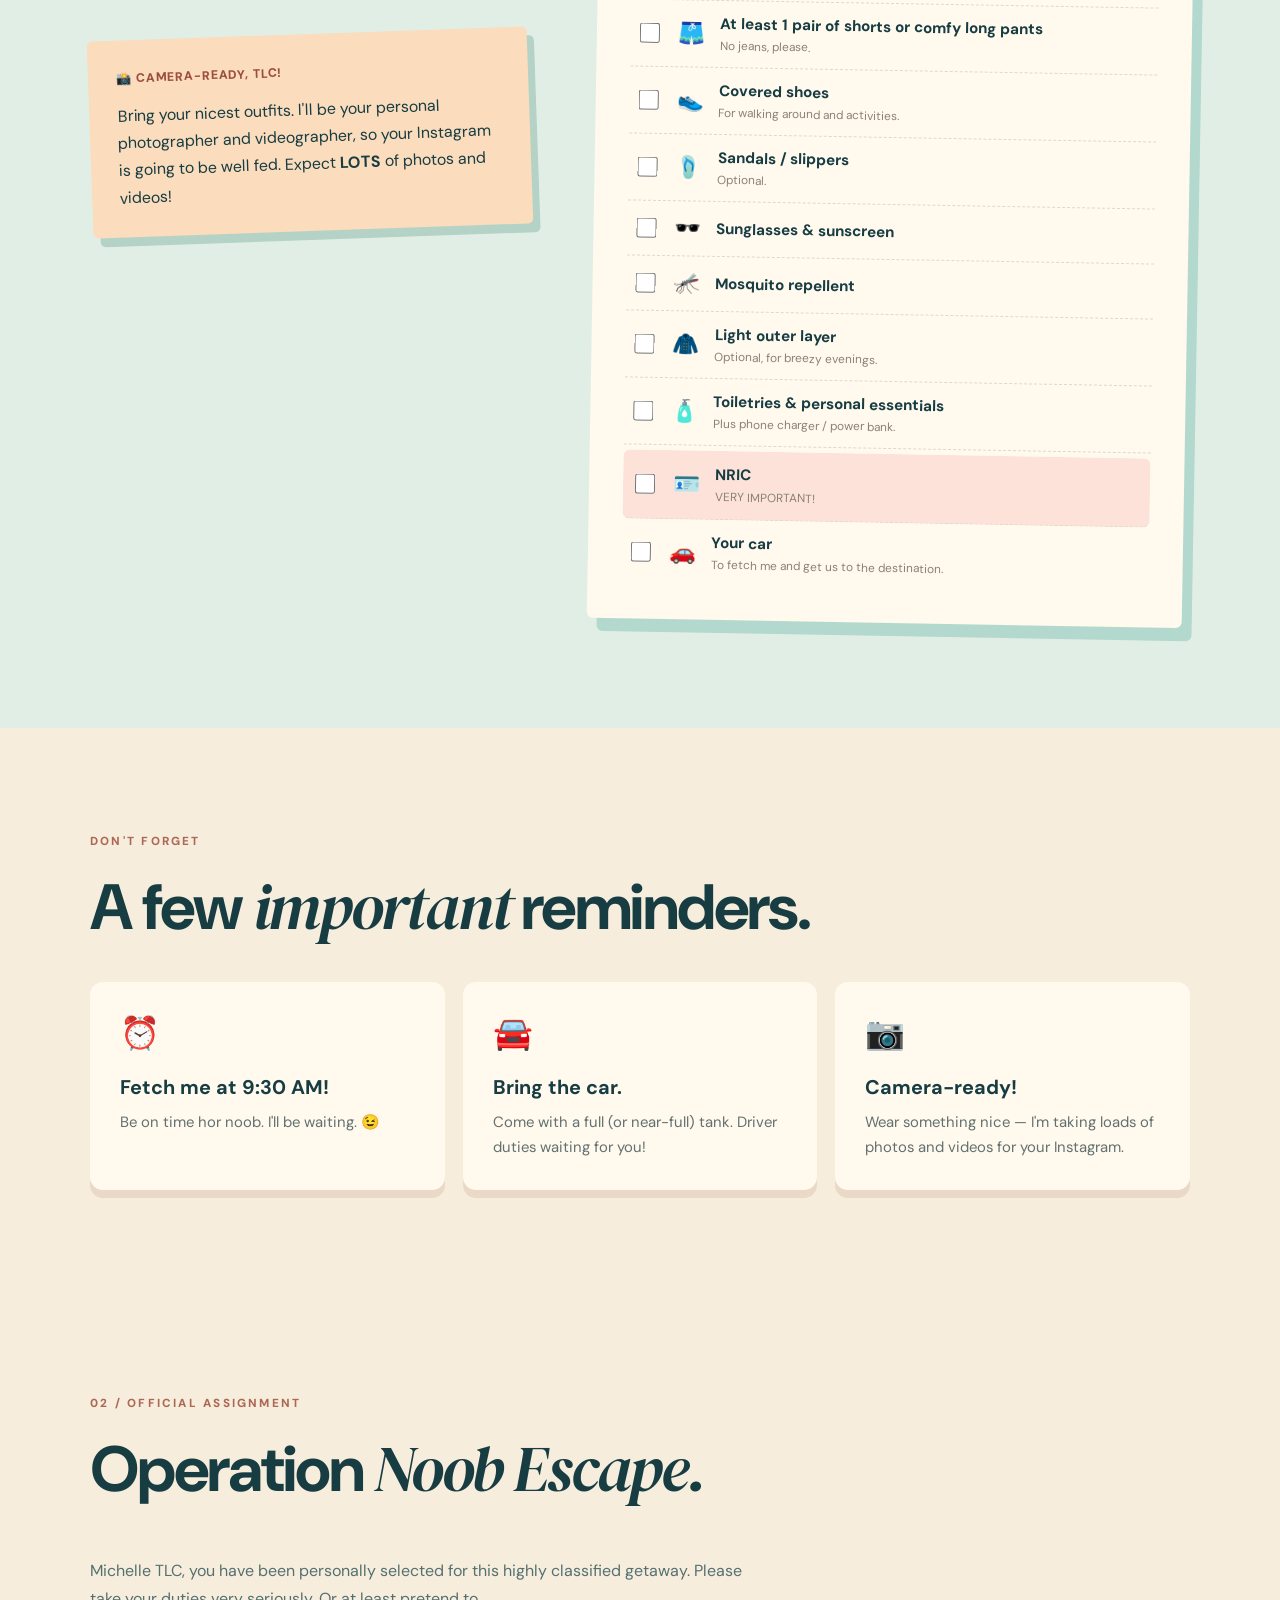
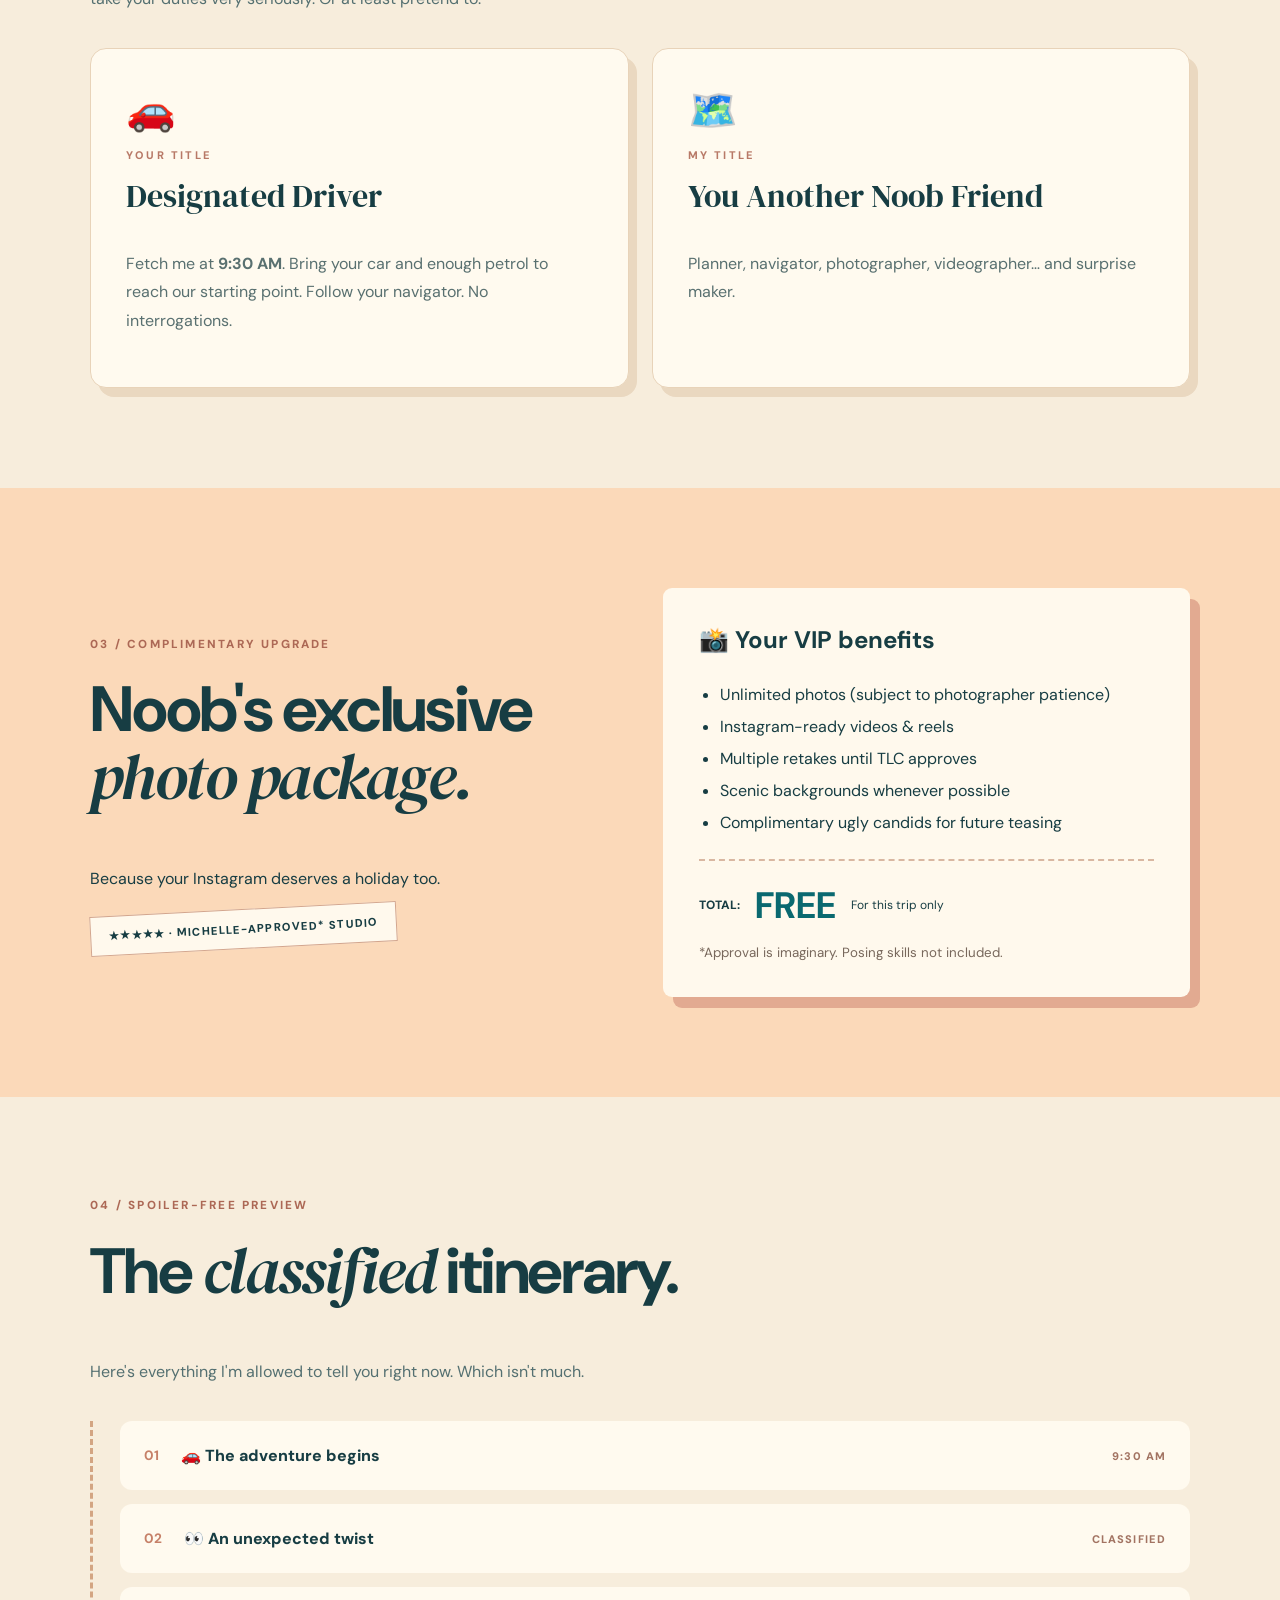
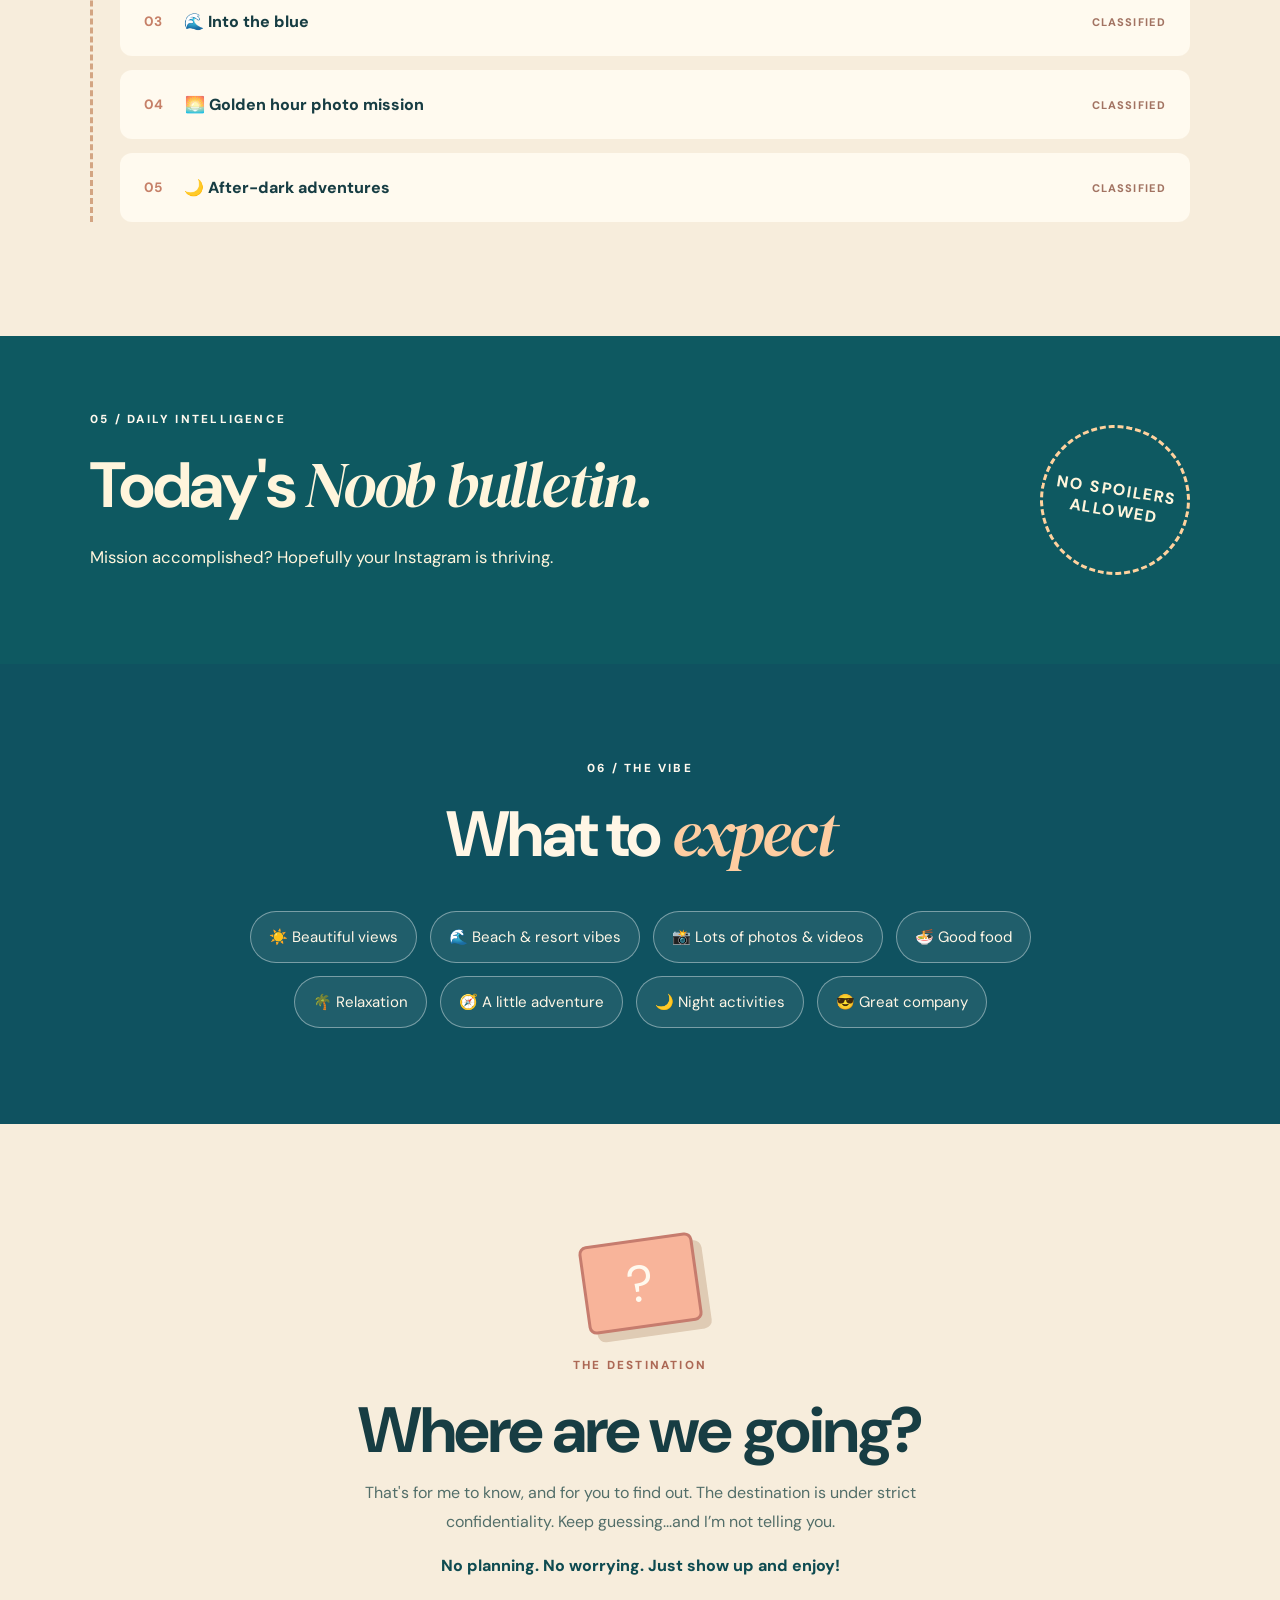
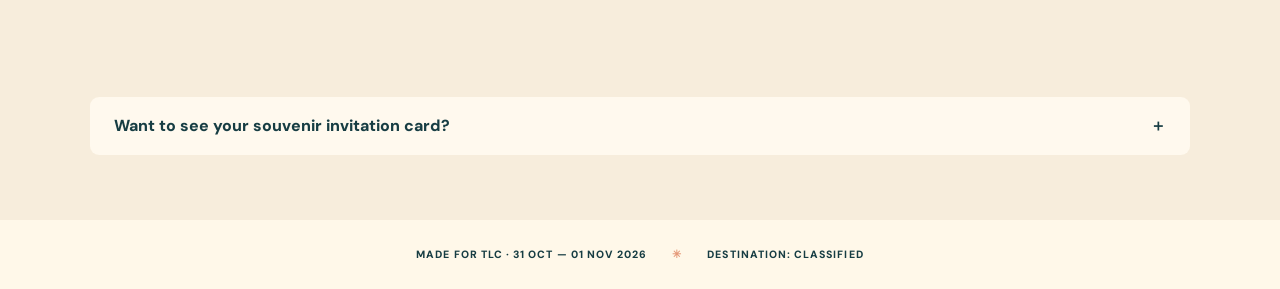
==== commit 78981ecb: "Update index.html" ====
--- a/index.html
+++ b/index.html
@@ -3,7 +3,7 @@
 <body>
 <div class="grain" aria-hidden="true"></div>
 <header class="topbar"><span class="brand">THE MYSTERY ESCAPE CLUB <span aria-hidden="true">✺</span></span><span class="top-pill">31 OCT — 01 NOV 2026</span></header>
-<div class="mission-gate" id="mission-gate" role="dialog" aria-modal="true" aria-labelledby="gate-title"><div class="gate-card"><div class="stamp">CONFIDENTIAL · FOR NOOB ONLY</div><div class="gate-icon">🌴</div><p class="eyebrow dark">MISSION BRIEFING · 001</p><h2 id="gate-title">Oi, <em>Noob.</em><br>You have a mission.</h2><p>One mysterious escape. Two days. Zero spoilers.<br>Your job: show up, bring your car, and trust the planner.</p><div class="gate-meta"><span>🗓️ 31 OCT — 01 NOV</span><span>🔒 DESTINATION CLASSIFIED</span></div><button class="button primary" id="accept-mission" type="button">Accept mission →</button><small>Warning: excessive questions will not be entertained.</small></div></div><div class="toast" id="toast" role="status" aria-live="polite"></div><main>
+<div class="mission-gate" id="mission-gate" role="dialog" aria-modal="true" aria-labelledby="gate-title"><div class="gate-card"><div class="stamp">CONFIDENTIAL · FOR TLC ONLY</div><div class="gate-icon">🌴</div><p class="eyebrow dark">MISSION BRIEFING · 001</p><h2 id="gate-title">Oi, <em>Noob.</em><br>You have a mission.</h2><p>One mysterious escape. Two days. Zero spoilers.<br>Your job: show up, bring your car, and trust the planner.</p><div class="gate-meta"><span>🗓️ 31 OCT — 01 NOV</span><span>🔒 DESTINATION CLASSIFIED</span></div><button class="button primary" id="accept-mission" type="button">Accept mission →</button><small>Warning: excessive questions will not be entertained.</small></div></div><div class="toast" id="toast" role="status" aria-live="polite"></div><main>
 <section class="hero" aria-labelledby="hero-title">
 <div class="leaf leaf-a" aria-hidden="true">✳</div><div class="leaf leaf-b" aria-hidden="true">✳</div>
 <div class="hero-content"><p class="eyebrow">✦ YOU'RE OFFICIALLY INVITED ✦</p><div class="postmark">TOP SECRET<br>NO PEEKING</div><h1 id="hero-title">A Little <em>Escape</em><span>Just for You, <strong id="noob-trigger" title="Noob approved">Noob.</strong></span></h1><p class="hero-sub">Pack your bags. Leave the planning to me.<br><span>A little sunshine, a little adventure, and a whole lot of good stories.</span></p><div class="hero-actions"><a class="button primary" href="#packing">See what to pack <span>↓</span></a><a class="button secondary" href="#worlds">Your adventure <span>↗</span></a></div></div>
